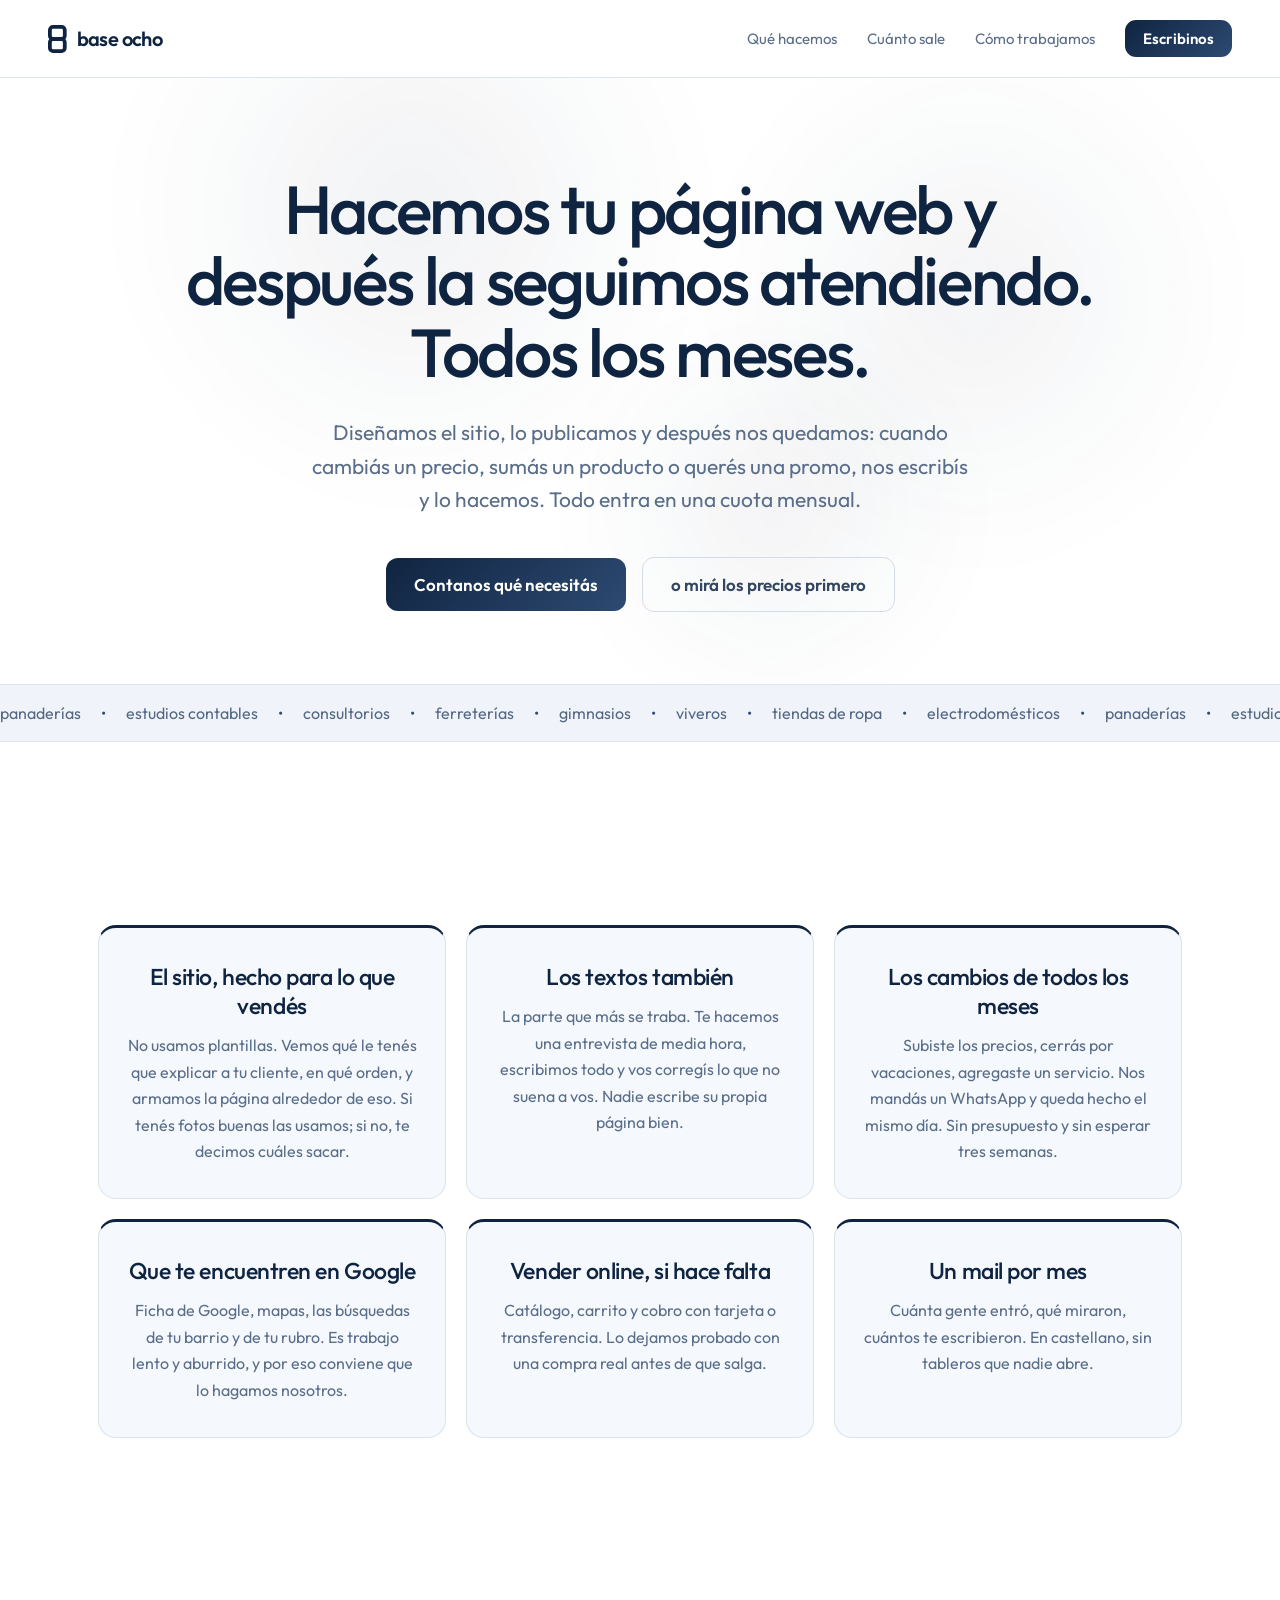
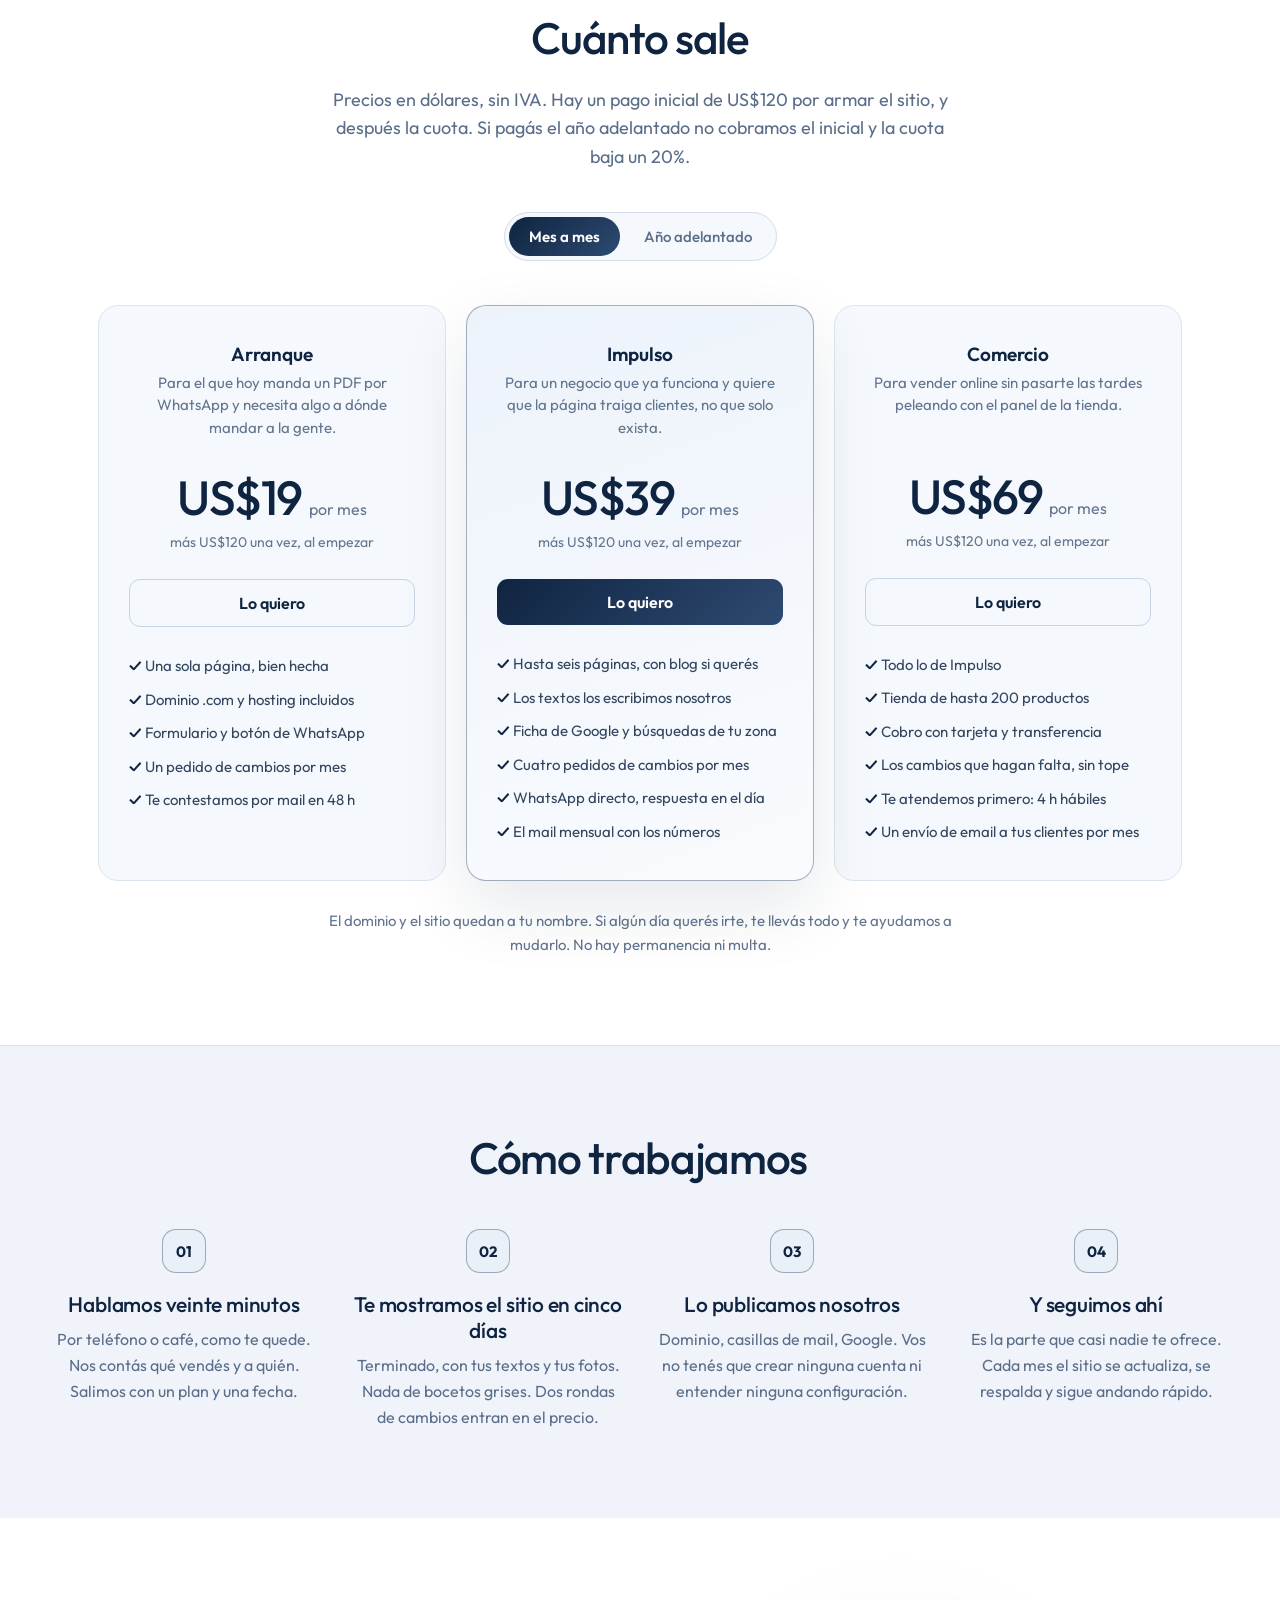
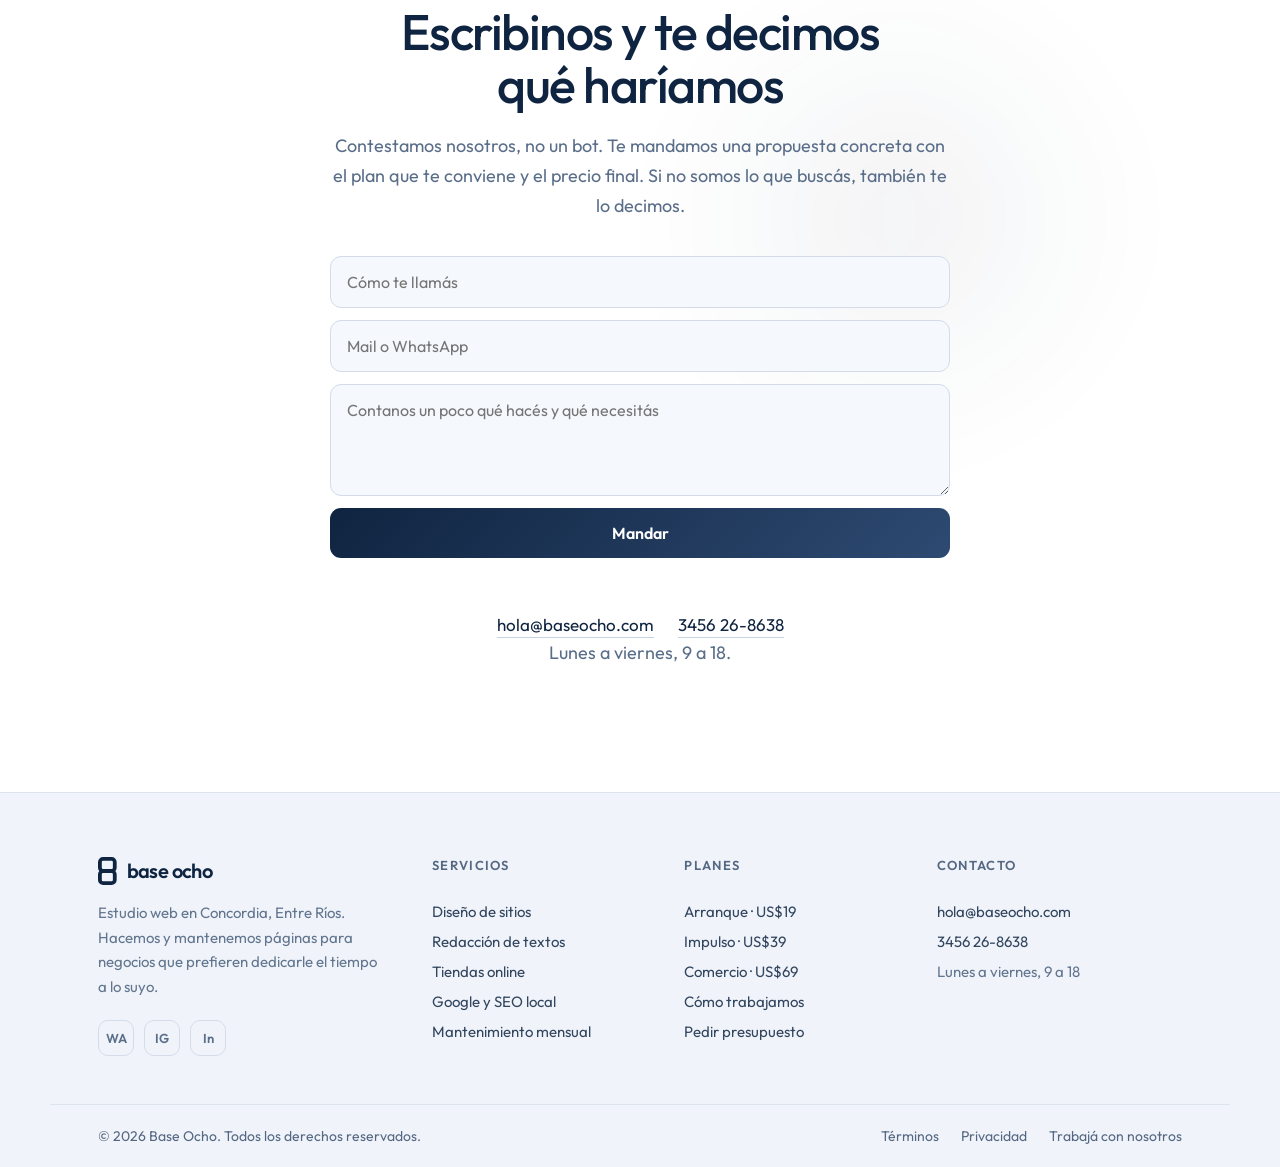
==== index.html @ d62df8c9 "mensaje describiendo los cambios" ====
<!DOCTYPE html>
<html lang="es">
<head>
<meta charset="UTF-8">
<meta name="viewport" content="width=device-width, initial-scale=1.0">
<title>Base Ocho — Sitios web para tu negocio, hechos y mantenidos</title>
<meta name="description" content="Hacemos tu página web y después la seguimos atendiendo, todos los meses. Estudio web en Concordia, Entre Ríos.">
<link rel="preconnect" href="https://fonts.googleapis.com">
<link rel="preconnect" href="https://fonts.gstatic.com" crossorigin>
<link href="https://fonts.googleapis.com/css2?family=Outfit:wght@300;400;500;600;700&display=swap" rel="stylesheet">
<link rel="stylesheet" href="styles.css?v=1">
</head>
<body>

  <header class="site-header">
    <a href="/" class="logo">
      <svg viewBox="0 0 64 96" class="logo-mark" aria-hidden="true">
        <g fill="none" stroke="currentColor" stroke-width="13">
          <rect x="6.5" y="6.5" width="51" height="41" rx="11"></rect>
          <rect x="6.5" y="48.5" width="51" height="41" rx="11"></rect>
        </g>
      </svg>
      <span>base ocho</span>
    </a>
    <nav class="main-nav">
      <a href="/#hacemos">Qué hacemos</a>
      <a href="/#planes">Cuánto sale</a>
      <a href="/#como">Cómo trabajamos</a>
      <a href="/#contacto" class="btn btn-primary btn-small">Escribinos</a>
    </nav>
    <button class="nav-toggle" id="navToggle" aria-label="Abrir menú" aria-expanded="false">
      <span></span><span></span><span></span>
    </button>
  </header>

  <section class="hero">
    <div class="blob blob-a"></div>
    <div class="blob blob-b"></div>
    <div class="blob blob-c"></div>
    <div class="hero-inner">
      <h1 data-reveal>Hacemos tu página web y después <span class="grad-text">la seguimos atendiendo</span>. Todos los meses.</h1>
      <p data-reveal class="hero-lead">Diseñamos el sitio, lo publicamos y después nos quedamos: cuando cambiás un precio, sumás un producto o querés una promo, nos escribís y lo hacemos. Todo entra en una cuota mensual.</p>
      <div data-reveal class="hero-ctas">
        <a href="#contacto" class="btn btn-primary btn-large">Contanos qué necesitás</a>
        <a href="#planes" class="btn btn-ghost btn-large">o mirá los precios primero</a>
      </div>
    </div>
  </section>

  <div class="marquee">
    <div class="marquee-track">
      <div class="marquee-group">
        <span>panaderías</span><span class="dot">•</span>
        <span>estudios contables</span><span class="dot">•</span>
        <span>consultorios</span><span class="dot">•</span>
        <span>ferreterías</span><span class="dot">•</span>
        <span>gimnasios</span><span class="dot">•</span>
        <span>viveros</span><span class="dot">•</span>
        <span>tiendas de ropa</span><span class="dot">•</span>
        <span>electrodomésticos</span><span class="dot">•</span>
      </div>
      <div class="marquee-group" aria-hidden="true">
        <span>panaderías</span><span class="dot">•</span>
        <span>estudios contables</span><span class="dot">•</span>
        <span>consultorios</span><span class="dot">•</span>
        <span>ferreterías</span><span class="dot">•</span>
        <span>gimnasios</span><span class="dot">•</span>
        <span>viveros</span><span class="dot">•</span>
        <span>tiendas de ropa</span><span class="dot">•</span>
        <span>electrodomésticos</span><span class="dot">•</span>
      </div>
    </div>
  </div>

  <section id="hacemos" class="section">
    <h2 data-reveal class="section-title">Qué hacemos</h2>
    <div class="grid grid-3">
      <div data-reveal class="card">
        <h3>El sitio, hecho para lo que vendés</h3>
        <p>No usamos plantillas. Vemos qué le tenés que explicar a tu cliente, en qué orden, y armamos la página alrededor de eso. Si tenés fotos buenas las usamos; si no, te decimos cuáles sacar.</p>
      </div>
      <div data-reveal class="card">
        <h3>Los textos también</h3>
        <p>La parte que más se traba. Te hacemos una entrevista de media hora, escribimos todo y vos corregís lo que no suena a vos. Nadie escribe su propia página bien.</p>
      </div>
      <div data-reveal class="card">
        <h3>Los cambios de todos los meses</h3>
        <p>Subiste los precios, cerrás por vacaciones, agregaste un servicio. Nos mandás un WhatsApp y queda hecho el mismo día. Sin presupuesto y sin esperar tres semanas.</p>
      </div>
      <div data-reveal class="card">
        <h3>Que te encuentren en Google</h3>
        <p>Ficha de Google, mapas, las búsquedas de tu barrio y de tu rubro. Es trabajo lento y aburrido, y por eso conviene que lo hagamos nosotros.</p>
      </div>
      <div data-reveal class="card">
        <h3>Vender online, si hace falta</h3>
        <p>Catálogo, carrito y cobro con tarjeta o transferencia. Lo dejamos probado con una compra real antes de que salga.</p>
      </div>
      <div data-reveal class="card">
        <h3>Un mail por mes</h3>
        <p>Cuánta gente entró, qué miraron, cuántos te escribieron. En castellano, sin tableros que nadie abre.</p>
      </div>
    </div>
  </section>

  <section id="planes" class="section">
    <h2 data-reveal class="section-title">Cuánto sale</h2>
    <p data-reveal class="section-lead">Precios en dólares, sin IVA. Hay un pago inicial de US$120 por armar el sitio, y después la cuota. Si pagás el año adelantado no cobramos el inicial y la cuota baja un 20%.</p>

    <div data-reveal class="billing-toggle" role="group" aria-label="Forma de pago">
      <button type="button" class="toggle-btn is-active" id="btnMensual">Mes a mes</button>
      <button type="button" class="toggle-btn" id="btnAnual">Año adelantado</button>
    </div>

    <div class="grid grid-3 pricing-grid">
      <div data-reveal class="plan-card">
        <h3>Arranque</h3>
        <p class="plan-desc">Para el que hoy manda un PDF por WhatsApp y necesita algo a dónde mandar a la gente.</p>
        <div class="plan-price"><span class="price" data-monthly="US$19" data-annual="US$15">US$19</span><span class="price-period">por mes</span></div>
        <div class="plan-note" data-monthly="más US$120 una vez, al empezar" data-annual="US$180 el año, sin pago inicial">más US$120 una vez, al empezar</div>
        <a href="#contacto" class="btn btn-outline">Lo quiero</a>
        <ul class="plan-features">
          <li>Una sola página, bien hecha</li>
          <li>Dominio .com y hosting incluidos</li>
          <li>Formulario y botón de WhatsApp</li>
          <li>Un pedido de cambios por mes</li>
          <li>Te contestamos por mail en 48 h</li>
        </ul>
      </div>

      <div data-reveal class="plan-card plan-featured">
        <h3>Impulso</h3>
        <p class="plan-desc">Para un negocio que ya funciona y quiere que la página traiga clientes, no que solo exista.</p>
        <div class="plan-price"><span class="price grad-text" data-monthly="US$39" data-annual="US$31">US$39</span><span class="price-period">por mes</span></div>
        <div class="plan-note" data-monthly="más US$120 una vez, al empezar" data-annual="US$372 el año, sin pago inicial">más US$120 una vez, al empezar</div>
        <a href="#contacto" class="btn btn-primary">Lo quiero</a>
        <ul class="plan-features">
          <li>Hasta seis páginas, con blog si querés</li>
          <li>Los textos los escribimos nosotros</li>
          <li>Ficha de Google y búsquedas de tu zona</li>
          <li>Cuatro pedidos de cambios por mes</li>
          <li>WhatsApp directo, respuesta en el día</li>
          <li>El mail mensual con los números</li>
        </ul>
      </div>

      <div data-reveal class="plan-card">
        <h3>Comercio</h3>
        <p class="plan-desc">Para vender online sin pasarte las tardes peleando con el panel de la tienda.</p>
        <div class="plan-price"><span class="price" data-monthly="US$69" data-annual="US$55">US$69</span><span class="price-period">por mes</span></div>
        <div class="plan-note" data-monthly="más US$120 una vez, al empezar" data-annual="US$660 el año, sin pago inicial">más US$120 una vez, al empezar</div>
        <a href="#contacto" class="btn btn-outline">Lo quiero</a>
        <ul class="plan-features">
          <li>Todo lo de Impulso</li>
          <li>Tienda de hasta 200 productos</li>
          <li>Cobro con tarjeta y transferencia</li>
          <li>Los cambios que hagan falta, sin tope</li>
          <li>Te atendemos primero: 4 h hábiles</li>
          <li>Un envío de email a tus clientes por mes</li>
        </ul>
      </div>
    </div>
    <p data-reveal class="plans-footnote">El dominio y el sitio quedan a tu nombre. Si algún día querés irte, te llevás todo y te ayudamos a mudarlo. No hay permanencia ni multa.</p>
  </section>

  <section id="como" class="section section-alt">
    <h2 data-reveal class="section-title">Cómo trabajamos</h2>
    <div class="grid grid-4">
      <div data-reveal class="step">
        <div class="step-num">01</div>
        <h3>Hablamos veinte minutos</h3>
        <p>Por teléfono o café, como te quede. Nos contás qué vendés y a quién. Salimos con un plan y una fecha.</p>
      </div>
      <div data-reveal class="step">
        <div class="step-num">02</div>
        <h3>Te mostramos el sitio en cinco días</h3>
        <p>Terminado, con tus textos y tus fotos. Nada de bocetos grises. Dos rondas de cambios entran en el precio.</p>
      </div>
      <div data-reveal class="step">
        <div class="step-num">03</div>
        <h3>Lo publicamos nosotros</h3>
        <p>Dominio, casillas de mail, Google. Vos no tenés que crear ninguna cuenta ni entender ninguna configuración.</p>
      </div>
      <div data-reveal class="step">
        <div class="step-num">04</div>
        <h3>Y seguimos ahí</h3>
        <p>Es la parte que casi nadie te ofrece. Cada mes el sitio se actualiza, se respalda y sigue andando rápido.</p>
      </div>
    </div>
  </section>

  <section id="contacto" class="section contact-section">
    <div class="blob blob-b contact-blob"></div>
    <div data-reveal class="contact-inner">
      <h2>Escribinos y te decimos qué haríamos</h2>
      <p>Contestamos nosotros, no un bot. Te mandamos una propuesta concreta con el plan que te conviene y el precio final. Si no somos lo que buscás, también te lo decimos.</p>
      <form class="contact-form" id="contactForm">
        <input type="text" name="nombre" placeholder="Cómo te llamás" required>
        <input type="text" name="contacto" placeholder="Mail o WhatsApp" required>
        <textarea name="mensaje" rows="4" placeholder="Contanos un poco qué hacés y qué necesitás" required></textarea>
        <button type="submit" class="btn btn-primary">Mandar</button>
      </form>
      <p class="form-status" id="formStatus" role="status" aria-live="polite"></p>
      <div class="contact-links">
        <a href="mailto:hola@baseocho.com">hola@baseocho.com</a>
        <a href="tel:+5493456268638">3456 26-8638</a>
      </div>
      <p class="contact-hours">Lunes a viernes, 9 a 18.</p>
    </div>
  </section>

  <footer class="site-footer">
    <div class="footer-grid">
      <div class="footer-brand">
        <div class="logo">
          <svg viewBox="0 0 64 96" class="logo-mark" aria-hidden="true">
            <g fill="none" stroke="currentColor" stroke-width="13">
              <rect x="6.5" y="6.5" width="51" height="41" rx="11"></rect>
              <rect x="6.5" y="48.5" width="51" height="41" rx="11"></rect>
            </g>
          </svg>
          <span>base ocho</span>
        </div>
        <p>Estudio web en Concordia, Entre Ríos. Hacemos y mantenemos páginas para negocios que prefieren dedicarle el tiempo a lo suyo.</p>
        <div class="social-links">
          <a href="/#contacto" aria-label="WhatsApp">WA</a>
          <a href="/#contacto" aria-label="Instagram">IG</a>
          <a href="/#contacto" aria-label="LinkedIn">In</a>
        </div>
      </div>
      <div class="footer-col">
        <div class="footer-heading">Servicios</div>
        <a href="/#hacemos">Diseño de sitios</a>
        <a href="/#hacemos">Redacción de textos</a>
        <a href="/#hacemos">Tiendas online</a>
        <a href="/#hacemos">Google y SEO local</a>
        <a href="/#hacemos">Mantenimiento mensual</a>
      </div>
      <div class="footer-col">
        <div class="footer-heading">Planes</div>
        <a href="/#planes">Arranque · US$19</a>
        <a href="/#planes">Impulso · US$39</a>
        <a href="/#planes">Comercio · US$69</a>
        <a href="/#como">Cómo trabajamos</a>
        <a href="/#contacto">Pedir presupuesto</a>
      </div>
      <div class="footer-col">
        <div class="footer-heading">Contacto</div>
        <a href="mailto:hola@baseocho.com">hola@baseocho.com</a>
        <a href="tel:+5493456268638">3456 26-8638</a>
        <span class="muted">Lunes a viernes, 9 a 18</span>
      </div>
    </div>
    <div class="footer-bottom">
      <span>© 2026 Base Ocho. Todos los derechos reservados.</span>
      <div class="footer-bottom-links">
        <a href="/terminos">Términos</a>
        <a href="/privacidad">Privacidad</a>
        <a href="/trabaja-con-nosotros">Trabajá con nosotros</a>
      </div>
    </div>
  </footer>

  <script src="script.js?v=1"></script>
</body>
</html>
---- styles.css ----
:root {
  --navy: #0F2440;
  --navy-2: #2E4A72;
  --accent: #2E4A72;
  --accent-2: #0F2440;
  --accent-soft: #E9F0F8;
  --accent-line: rgba(15,36,64,0.35);
  --bg: #FFFFFF;
  --bg-alt: #F0F4FA;
  --panel: #F5F8FC;
  --panel-hover: #E9F0F8;
  --border: #DCE4EE;
  --border-2: #D3DCE8;
  --border-3: #C9D4E2;
  --text-muted-1: #5A6E8A;
  --text-muted-2: #63768F;
  --text-muted-3: #33465F;
  --text-muted-4: #556883;
  --radius: 18px;
}

* { margin: 0; padding: 0; box-sizing: border-box; }

html { scroll-behavior: smooth; }

body {
  background: var(--bg);
  color: var(--navy);
  font-family: 'Outfit', Helvetica, Arial, sans-serif;
  -webkit-font-smoothing: antialiased;
  overflow-x: hidden;
}

a { color: var(--navy); }
a:hover { color: var(--navy-2); }
::selection { background: var(--navy); color: #FFFFFF; }

img, svg { display: block; max-width: 100%; }

.grad-text {
  color: var(--accent-2);
}

/* Buttons */
.btn {
  display: inline-flex;
  align-items: center;
  justify-content: center;
  text-decoration: none;
  font-family: inherit;
  font-weight: 600;
  border-radius: 11px;
  cursor: pointer;
  border: none;
  transition: transform .25s, box-shadow .25s, background .25s, border-color .25s, color .25s;
}
.btn-primary {
  background: linear-gradient(135deg, var(--navy), var(--navy-2));
  color: #FFFFFF;
}
.btn-primary:hover { transform: translateY(-2px); box-shadow: 0 14px 30px rgba(15,36,64,0.16); color: #FFFFFF; }
.btn-outline {
  border: 1px solid var(--border-3);
  color: var(--navy);
  background: transparent;
}
.btn-outline:hover { border-color: var(--navy); background: rgba(15,36,64,0.08); color: var(--navy); }
.btn-ghost {
  border: 1px solid var(--border-2);
  color: #33465F;
  background: transparent;
}
.btn-ghost:hover { border-color: var(--navy); transform: translateY(-3px); background: rgba(15,36,64,0.08); color: var(--navy); }
.btn-small { padding: 9px 18px; font-size: 15px; }
.btn-large { padding: 16px 28px; font-size: 17px; border-radius: 12px; }
.plan-card .btn { display: block; text-align: center; width: 100%; padding: 13px; font-size: 16px; margin-bottom: 28px; }

/* Header */
.site-header {
  display: flex;
  align-items: center;
  justify-content: space-between;
  gap: 24px;
  padding: 20px 48px;
  position: sticky;
  top: 0;
  background: rgba(255,255,255,0.88);
  backdrop-filter: blur(14px);
  border-bottom: 1px solid var(--border);
  z-index: 30;
}
.logo {
  display: flex;
  align-items: center;
  gap: 10px;
  text-decoration: none;
  color: var(--navy);
}
.logo-mark { height: 28px; width: auto; color: var(--navy); }
.logo span { font-size: 20px; font-weight: 600; letter-spacing: -0.03em; color: var(--navy); }

.main-nav { display: flex; align-items: center; gap: 30px; font-size: 15px; }
.main-nav a:not(.btn) { color: var(--text-muted-1); text-decoration: none; transition: color .25s; }
.main-nav a:not(.btn):hover { color: var(--navy); }

.nav-toggle {
  display: none;
  flex-direction: column;
  justify-content: center;
  gap: 5px;
  width: 34px;
  height: 34px;
  background: none;
  border: none;
  cursor: pointer;
}
.nav-toggle span { display: block; height: 2px; background: var(--navy); border-radius: 2px; }

/* Hero */
.hero { position: relative; overflow: hidden; }
.blob {
  position: absolute;
  border-radius: 50%;
  filter: blur(30px);
  pointer-events: none;
  background: radial-gradient(circle, rgba(15,36,64,0.06), transparent 68%);
}
.blob-a { top: -180px; left: 8%; width: 620px; height: 620px; animation: floatA 19s ease-in-out infinite; }
.blob-b { top: -60px; right: 2%; width: 560px; height: 560px; background: radial-gradient(circle, rgba(15,36,64,0.05), transparent 68%); animation: floatB 23s ease-in-out infinite; }
.blob-c { top: 220px; left: 44%; width: 420px; height: 420px; background: radial-gradient(circle, rgba(15,36,64,0.05), transparent 70%); animation: floatB 27s ease-in-out infinite; }
.contact-blob { top: 40px; right: 6%; width: 520px; height: 520px; background: radial-gradient(circle, rgba(15,36,64,0.05), transparent 70%); animation: floatB 21s ease-in-out infinite; }

@keyframes floatA { 0%,100% { transform: translate3d(0,0,0) scale(1); } 50% { transform: translate3d(60px,-40px,0) scale(1.12); } }
@keyframes floatB { 0%,100% { transform: translate3d(0,0,0) scale(1.05); } 50% { transform: translate3d(-70px,50px,0) scale(0.92); } }

.hero-inner {
  position: relative;
  max-width: 1180px;
  margin: 0 auto;
  padding: 96px 48px 72px;
  text-align: center;
  z-index: 1;
}
.hero-inner h1 {
  font-size: clamp(34px, 5.5vw, 68px);
  line-height: 1.05;
  letter-spacing: -0.035em;
  font-weight: 500;
  margin: 0 auto 28px;
  max-width: 920px;
  text-wrap: pretty;
}
.hero-lead {
  font-size: clamp(16px, 2vw, 21px);
  line-height: 1.6;
  color: var(--text-muted-1);
  margin: 0 auto 40px;
  max-width: 660px;
}
.hero-ctas { display: flex; gap: 16px; align-items: center; flex-wrap: wrap; justify-content: center; }

/* Marquee */
.marquee {
  border-top: 1px solid var(--border);
  border-bottom: 1px solid var(--border);
  overflow: hidden;
  padding: 18px 0;
  background: var(--bg-alt);
}
.marquee-track { display: flex; width: max-content; animation: marquee 34s linear infinite; }
.marquee-group { display: flex; gap: 12px; padding-right: 12px; font-size: 16px; color: var(--text-muted-4); white-space: nowrap; }
.marquee-group .dot { color: var(--accent); margin: 0 8px; }
@keyframes marquee { from { transform: translateX(0); } to { transform: translateX(-50%); } }

/* Sections */
.section { max-width: 1180px; margin: 0 auto; padding: 88px 48px; }
.section-alt { max-width: none; background: var(--bg-alt); border-top: 1px solid var(--border); }
.section-alt > * { max-width: 1180px; margin-left: auto; margin-right: auto; }
.section-title {
  font-size: clamp(30px, 4vw, 44px);
  line-height: 1.08;
  letter-spacing: -0.03em;
  font-weight: 500;
  margin: 0 0 48px;
  text-align: center;
}
.section-lead {
  font-size: 18px;
  color: var(--text-muted-1);
  margin: -24px auto 40px;
  max-width: 620px;
  line-height: 1.6;
  text-align: center;
}

.grid { display: grid; gap: 20px; }
.grid-3 { grid-template-columns: repeat(3, 1fr); }
.grid-4 { grid-template-columns: repeat(4, 1fr); gap: 36px; }

.card {
  background: var(--panel);
  border: 1px solid var(--border);
  border-top: 3px solid var(--navy);
  border-radius: var(--radius);
  padding: 34px 28px;
  text-align: center;
  transition: transform .3s, background .3s;
}
.card:hover { transform: translateY(-6px); background: var(--panel-hover); }
.card h3 { font-size: 23px; font-weight: 500; margin: 0 0 12px; letter-spacing: -0.02em; }
.card p { font-size: 16px; line-height: 1.65; color: var(--text-muted-1); text-wrap: pretty; }

/* Pricing */
.billing-toggle {
  display: flex;
  gap: 4px;
  border: 1px solid var(--border-2);
  background: var(--panel);
  border-radius: 999px;
  padding: 4px;
  width: fit-content;
  margin: 0 auto 44px;
}
.toggle-btn {
  font-size: 15px;
  padding: 10px 20px;
  border: none;
  border-radius: 999px;
  cursor: pointer;
  font-family: inherit;
  font-weight: 500;
  background: transparent;
  color: var(--text-muted-1);
  transition: background .25s, color .25s;
}
.toggle-btn.is-active {
  background: linear-gradient(135deg, var(--navy), var(--navy-2));
  color: #FFFFFF;
  font-weight: 600;
}

.pricing-grid { align-items: stretch; }
.plan-card {
  background: var(--panel);
  border: 1px solid var(--border);
  border-radius: 20px;
  padding: 36px 30px;
  text-align: center;
  transition: transform .3s, border-color .3s;
  display: flex;
  flex-direction: column;
}
.plan-card:hover { transform: translateY(-6px); border-color: var(--navy); }
.plan-card h3 { font-size: 19px; font-weight: 600; margin: 0 0 6px; color: var(--navy); }
.plan-desc { font-size: 15px; color: var(--text-muted-2); margin: 0 0 28px; line-height: 1.5; min-height: 66px; }
.plan-price { display: flex; align-items: baseline; gap: 7px; justify-content: center; }
.plan-price .price { font-size: 48px; font-weight: 500; letter-spacing: -0.03em; }
.price-period { font-size: 16px; color: var(--text-muted-2); }
.plan-note { font-size: 14px; color: var(--text-muted-2); margin: 6px 0 28px; }
.plan-features { list-style: none; display: grid; gap: 11px; font-size: 15px; color: var(--text-muted-3); line-height: 1.5; text-align: left; }
.plan-features li::before { content: "✓ "; color: var(--accent-2); font-weight: 700; }

.plan-featured {
  position: relative;
  background: linear-gradient(160deg, #EDF3FB, #F9FBFE);
  border: 1px solid var(--accent-line);
  box-shadow: 0 26px 70px rgba(15,36,64,0.10);
}
.plan-featured:hover { transform: translateY(-8px); }

.plans-footnote {
  font-size: 15px;
  color: var(--text-muted-2);
  margin: 28px auto 0;
  max-width: 640px;
  line-height: 1.6;
  text-align: center;
}

/* Steps */
.step-num {
  width: 44px;
  height: 44px;
  margin: 0 auto 18px;
  border-radius: 14px;
  background: var(--accent-soft);
  border: 1px solid var(--accent-line);
  color: var(--accent-2);
  font-size: 15px;
  font-weight: 700;
  display: flex;
  align-items: center;
  justify-content: center;
}
.step { text-align: center; }
.step h3 { font-size: 21px; font-weight: 500; margin: 0 0 10px; letter-spacing: -0.01em; }
.step p { font-size: 16px; line-height: 1.6; color: var(--text-muted-1); }

/* Contact */
.contact-section { position: relative; overflow: hidden; }
.contact-inner { position: relative; max-width: 620px; margin: 0 auto; text-align: center; z-index: 1; }
.contact-inner h2 {
  font-size: clamp(28px, 4.5vw, 50px);
  line-height: 1.05;
  letter-spacing: -0.03em;
  font-weight: 500;
  margin: 0 0 20px;
  text-wrap: pretty;
}
.contact-inner > p { font-size: 18px; line-height: 1.65; color: var(--text-muted-1); margin: 0 0 36px; text-wrap: pretty; }

.contact-form { display: grid; gap: 12px; text-align: left; }
.contact-form input, .contact-form textarea {
  background: var(--panel);
  border: 1px solid var(--border-2);
  border-radius: 11px;
  padding: 15px 16px;
  font-size: 16px;
  color: var(--navy);
  font-family: inherit;
  outline: none;
  transition: border-color .25s, background .25s;
}
.contact-form input:focus, .contact-form textarea:focus { border-color: var(--navy); background: var(--panel-hover); }
.contact-form textarea { resize: vertical; }
.contact-form button { padding: 15px; font-size: 16px; }

.form-status { min-height: 20px; margin-top: 12px; font-size: 15px; color: var(--navy-2); }

.contact-links { display: flex; gap: 24px; justify-content: center; flex-wrap: wrap; font-size: 17px; color: var(--text-muted-3); margin-top: 32px; }
.contact-links a { text-decoration: none; border-bottom: 1px solid var(--border-3); padding-bottom: 2px; transition: color .25s, border-color .25s; }
.contact-links a:hover { color: var(--navy); border-color: var(--navy); }
.contact-hours { color: var(--text-muted-2); font-size: 15px; margin: 14px 0 0; }

/* Simple content pages (términos, privacidad, trabajá con nosotros) */
.page-hero {
  max-width: 760px;
  margin: 0 auto;
  padding: 64px 48px 8px;
  text-align: center;
}
.page-hero h1 {
  font-size: clamp(30px, 4vw, 44px);
  line-height: 1.1;
  letter-spacing: -0.03em;
  font-weight: 500;
  margin: 0 0 12px;
}
.page-hero .page-updated { font-size: 14px; color: var(--text-muted-2); }

.legal-content {
  max-width: 760px;
  margin: 0 auto;
  padding: 40px 48px 96px;
  font-size: 16px;
  line-height: 1.7;
  color: var(--text-muted-3);
}
.legal-content h2 {
  font-size: 21px;
  font-weight: 600;
  color: var(--navy);
  letter-spacing: -0.01em;
  margin: 40px 0 12px;
}
.legal-content h2:first-child { margin-top: 0; }
.legal-content p { margin: 0 0 16px; }
.legal-content ul { margin: 0 0 16px; padding-left: 20px; }
.legal-content li { margin-bottom: 8px; }
.legal-content a { color: var(--navy); text-decoration: underline; text-decoration-color: var(--border-3); }
.legal-content a:hover { text-decoration-color: var(--navy); }

.page-cta {
  max-width: 760px;
  margin: 0 auto;
  padding: 0 48px 64px;
  text-align: center;
}

@media (max-width: 720px) {
  .page-hero, .legal-content, .page-cta { padding-left: 20px; padding-right: 20px; }
}

/* Footer */
.site-footer { border-top: 1px solid var(--border); background: var(--bg-alt); }
.footer-grid {
  max-width: 1180px;
  margin: 0 auto;
  padding: 64px 48px 0;
  display: grid;
  grid-template-columns: 1.4fr 1fr 1fr 1.2fr;
  gap: 48px;
  text-align: left;
}
.footer-brand .logo { margin-bottom: 16px; }
.footer-brand p { font-size: 15px; line-height: 1.65; color: var(--text-muted-2); margin: 0 0 20px; max-width: 280px; }
.social-links { display: flex; gap: 10px; }
.social-links a {
  width: 36px; height: 36px;
  border-radius: 10px;
  border: 1px solid var(--border-2);
  color: var(--text-muted-1);
  font-size: 13px;
  font-weight: 600;
  display: flex; align-items: center; justify-content: center;
  text-decoration: none;
  transition: border-color .25s, color .25s, transform .25s;
}
.social-links a:hover { border-color: var(--navy); color: var(--navy); transform: translateY(-2px); }

.footer-heading { font-size: 13px; letter-spacing: 0.1em; text-transform: uppercase; color: var(--text-muted-4); font-weight: 600; margin-bottom: 18px; }
.footer-col { display: flex; flex-direction: column; gap: 11px; font-size: 15px; }
.footer-col a { color: var(--text-muted-3); text-decoration: none; transition: color .25s; }
.footer-col a:hover { color: var(--navy); }
.footer-col .muted { color: var(--text-muted-2); }

.footer-bottom {
  max-width: 1180px;
  margin: 48px auto 0;
  padding: 22px 48px;
  border-top: 1px solid var(--border);
  display: flex;
  justify-content: space-between;
  align-items: center;
  gap: 20px;
  flex-wrap: wrap;
  font-size: 14px;
  color: var(--text-muted-4);
}
.footer-bottom-links { display: flex; gap: 22px; }
.footer-bottom-links a { color: var(--text-muted-4); text-decoration: none; transition: color .25s; }
.footer-bottom-links a:hover { color: var(--text-muted-3); }

/* Reveal-on-scroll */
[data-reveal] {
  opacity: 0;
  transform: translateY(22px);
  transition: opacity .7s cubic-bezier(.2,.7,.3,1), transform .7s cubic-bezier(.2,.7,.3,1);
}
[data-reveal].is-visible { opacity: 1; transform: none; }

@media (prefers-reduced-motion: reduce) {
  .blob, .marquee-track { animation: none; }
  [data-reveal] { opacity: 1; transform: none; transition: none; }
}

/* Responsive */
@media (max-width: 900px) {
  .grid-3 { grid-template-columns: 1fr 1fr; }
  .grid-4 { grid-template-columns: 1fr 1fr; }
  .footer-grid { grid-template-columns: 1fr 1fr; }
}

@media (max-width: 720px) {
  .site-header { padding: 16px 20px; }
  .main-nav { display: none; }
  .nav-toggle { display: flex; }
  .site-header.nav-open .main-nav {
    display: flex;
    position: absolute;
    top: 100%; left: 0; right: 0;
    flex-direction: column;
    align-items: flex-start;
    gap: 4px;
    background: #FFFFFF;
    border-bottom: 1px solid var(--border);
    padding: 16px 20px 20px;
  }
  .site-header.nav-open .main-nav a:not(.btn) { padding: 8px 0; width: 100%; }
  .site-header.nav-open .main-nav .btn { margin-top: 8px; }

  .hero-inner { padding: 56px 20px 48px; }
  .section { padding: 64px 20px; }
  .section-lead { margin-top: 0; }
  .grid-3, .grid-4 { grid-template-columns: 1fr; }
  .footer-grid { grid-template-columns: 1fr; padding: 48px 20px 0; }
  .footer-bottom { padding: 22px 20px; }
}
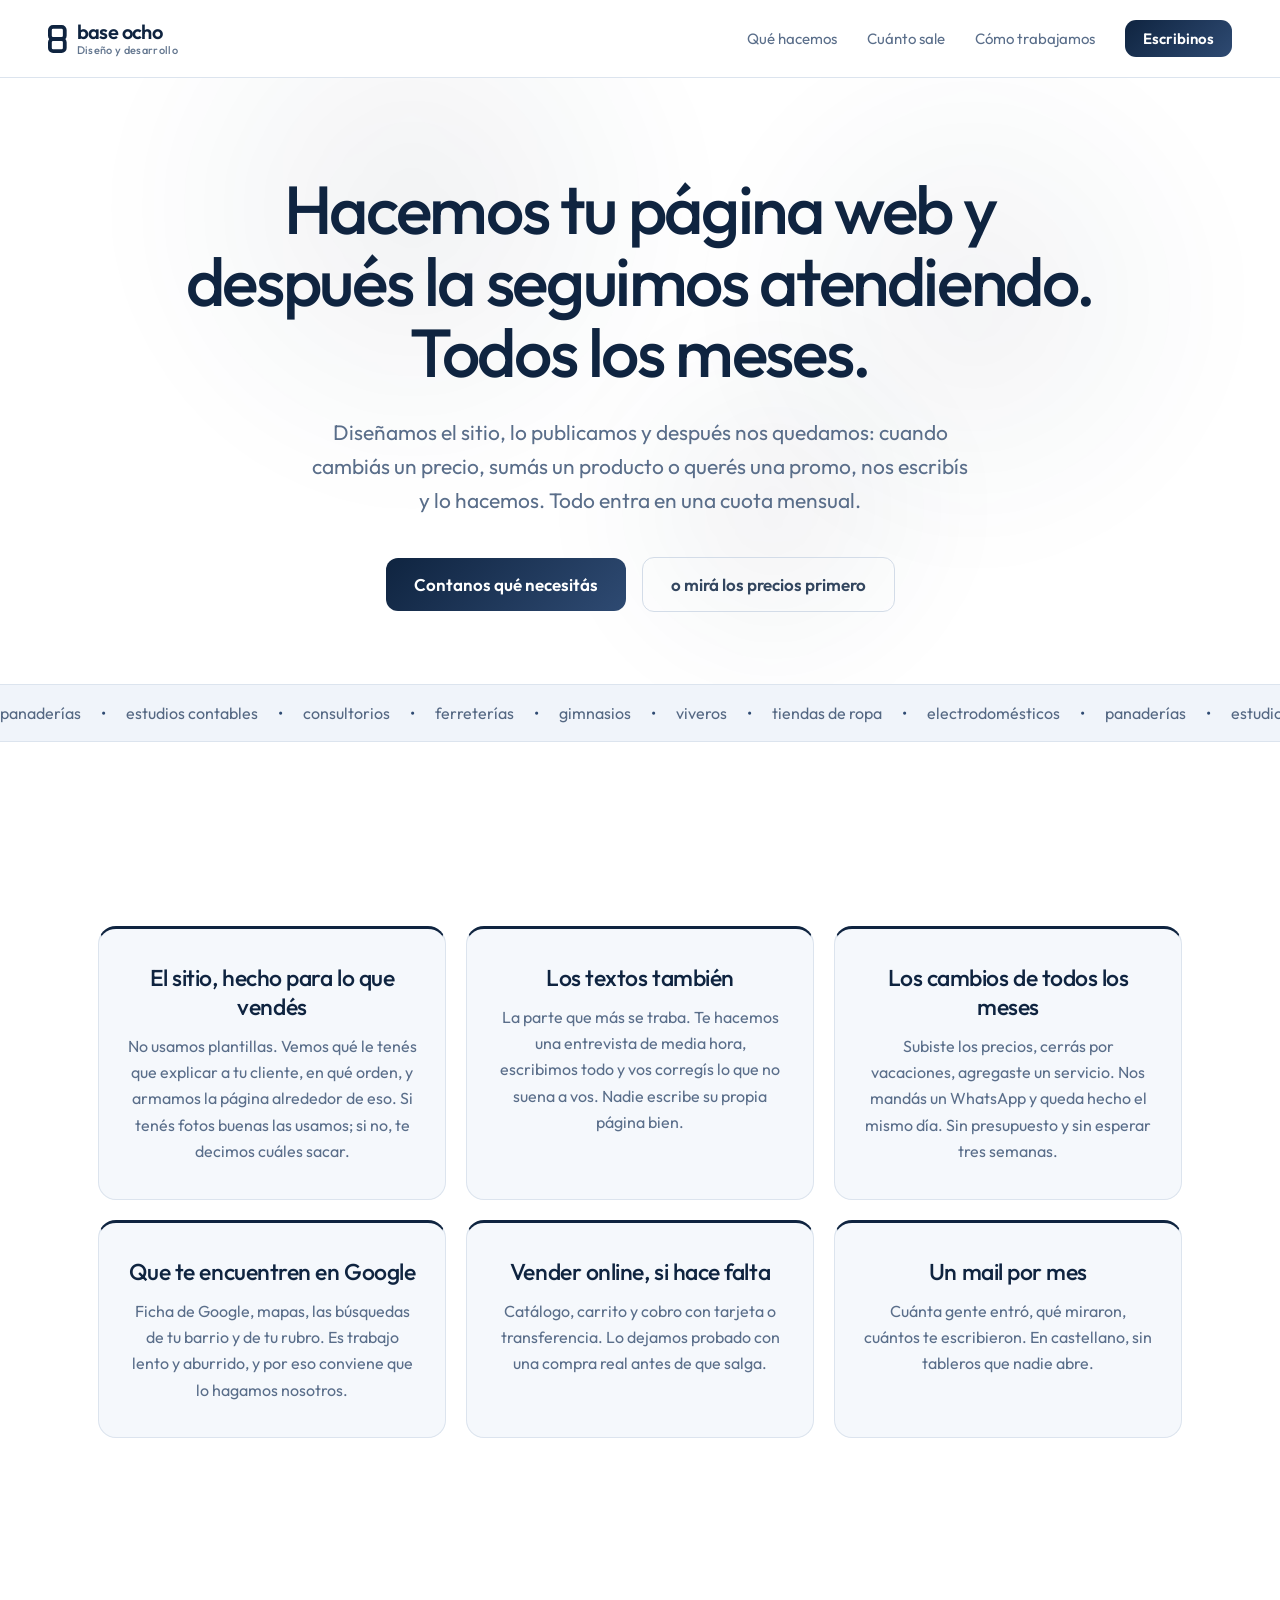
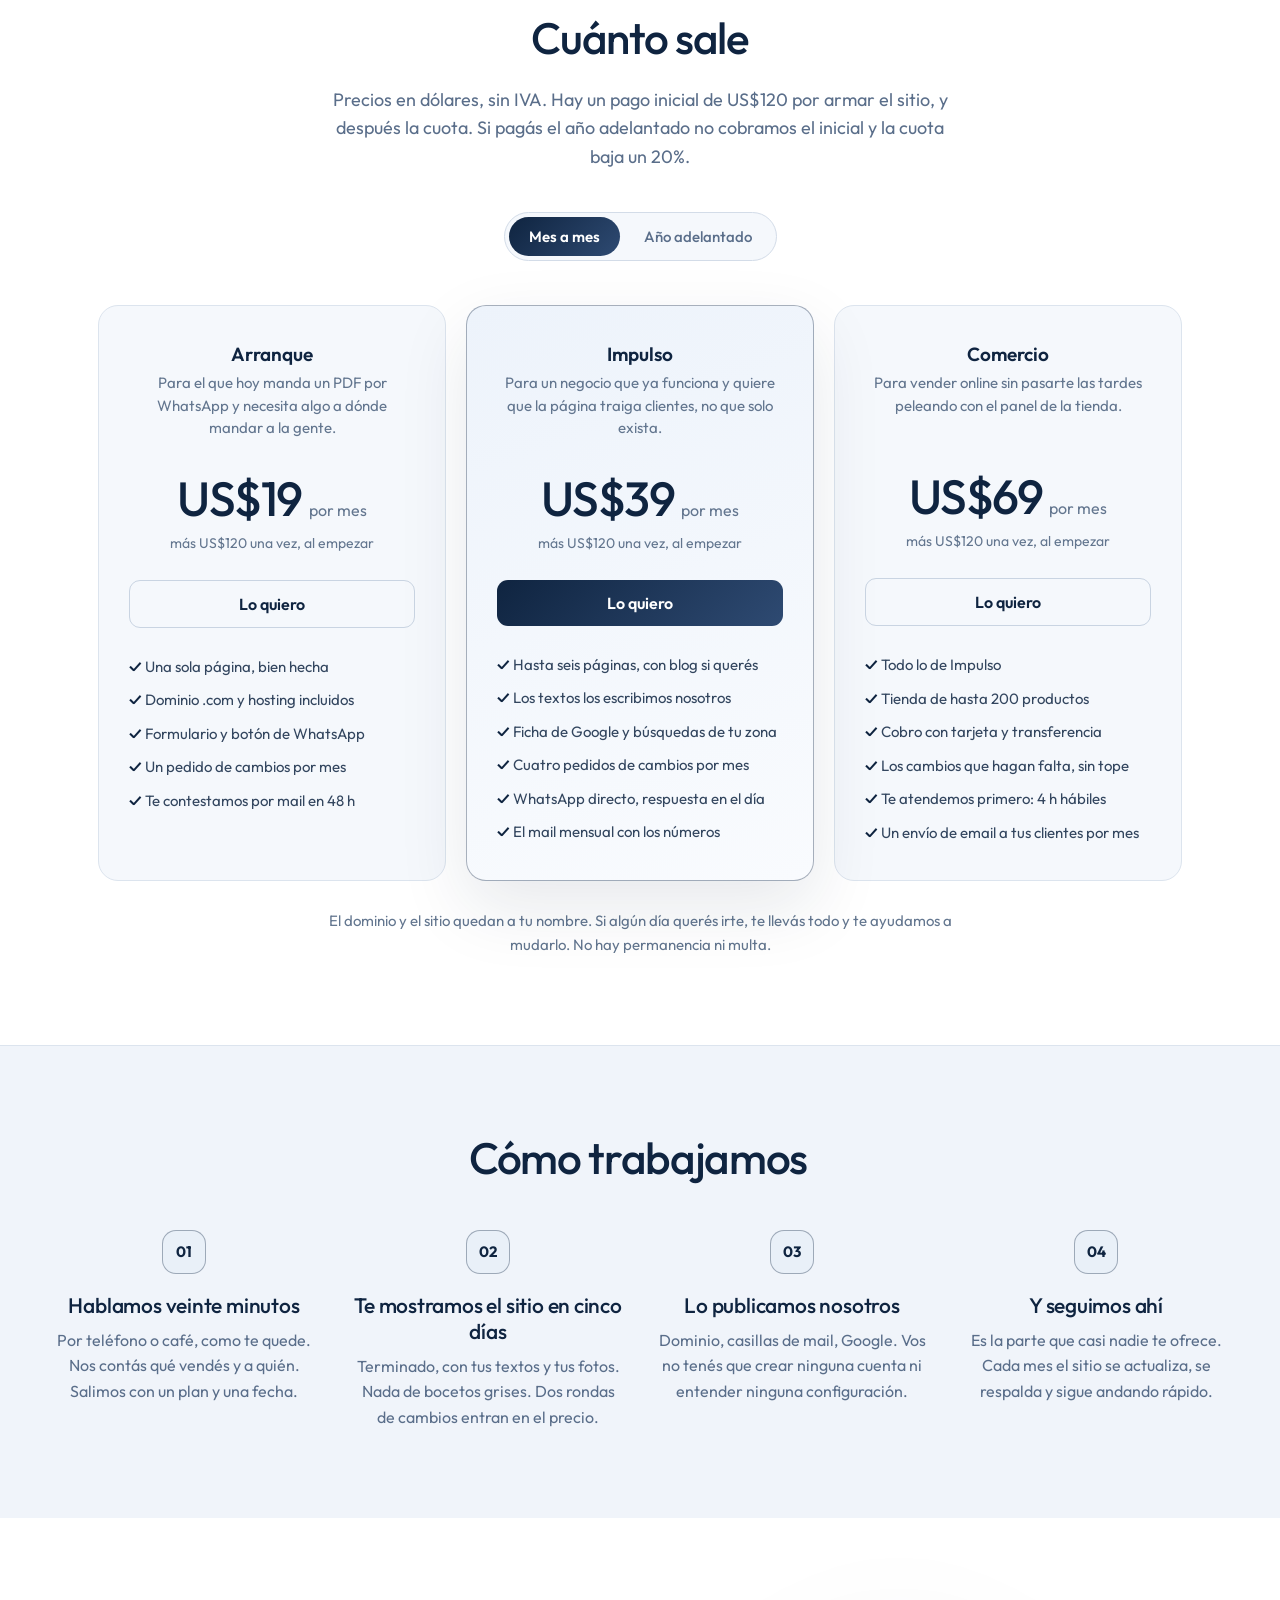
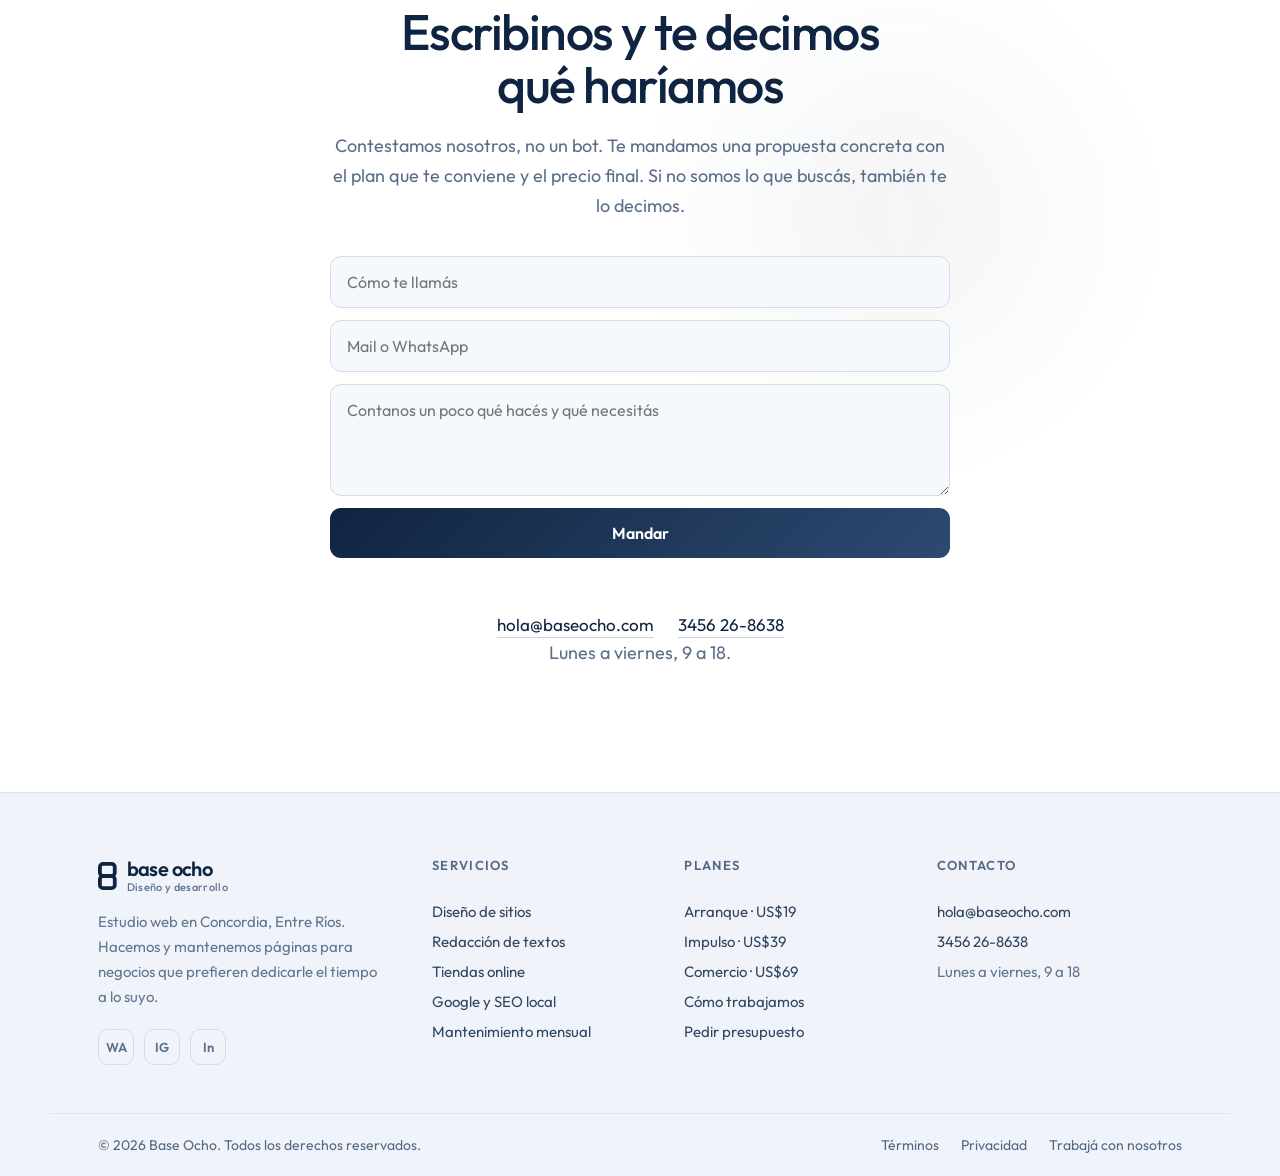
==== commit 94034c28: "Agrega tagline de diseño y desarrollo al logo" ====
--- a/index.html
+++ b/index.html
@@ -8,7 +8,7 @@
 <link rel="preconnect" href="https://fonts.googleapis.com">
 <link rel="preconnect" href="https://fonts.gstatic.com" crossorigin>
 <link href="https://fonts.googleapis.com/css2?family=Outfit:wght@300;400;500;600;700&display=swap" rel="stylesheet">
-<link rel="stylesheet" href="styles.css?v=1">
+<link rel="stylesheet" href="styles.css?v=2">
 </head>
 <body>
 
@@ -20,7 +20,7 @@
           <rect x="6.5" y="48.5" width="51" height="41" rx="11"></rect>
         </g>
       </svg>
-      <span>base ocho</span>
+      <span class="logo-text"><span class="logo-name">base ocho</span><span class="logo-tagline">Diseño y desarrollo</span></span>
     </a>
     <nav class="main-nav">
       <a href="/#hacemos">Qué hacemos</a>
@@ -218,7 +218,7 @@
               <rect x="6.5" y="48.5" width="51" height="41" rx="11"></rect>
             </g>
           </svg>
-          <span>base ocho</span>
+          <span class="logo-text"><span class="logo-name">base ocho</span><span class="logo-tagline">Diseño y desarrollo</span></span>
         </div>
         <p>Estudio web en Concordia, Entre Ríos. Hacemos y mantenemos páginas para negocios que prefieren dedicarle el tiempo a lo suyo.</p>
         <div class="social-links">
--- a/styles.css
+++ b/styles.css
@@ -96,8 +96,10 @@
   text-decoration: none;
   color: var(--navy);
 }
-.logo-mark { height: 28px; width: auto; color: var(--navy); }
-.logo span { font-size: 20px; font-weight: 600; letter-spacing: -0.03em; color: var(--navy); }
+.logo-mark { height: 28px; width: auto; color: var(--navy); flex-shrink: 0; }
+.logo-text { display: flex; flex-direction: column; line-height: 1.2; }
+.logo-name { font-size: 20px; font-weight: 600; letter-spacing: -0.03em; color: var(--navy); }
+.logo-tagline { font-size: 11px; font-weight: 500; letter-spacing: 0.03em; color: var(--text-muted-2); }
 
 .main-nav { display: flex; align-items: center; gap: 30px; font-size: 15px; }
 .main-nav a:not(.btn) { color: var(--text-muted-1); text-decoration: none; transition: color .25s; }
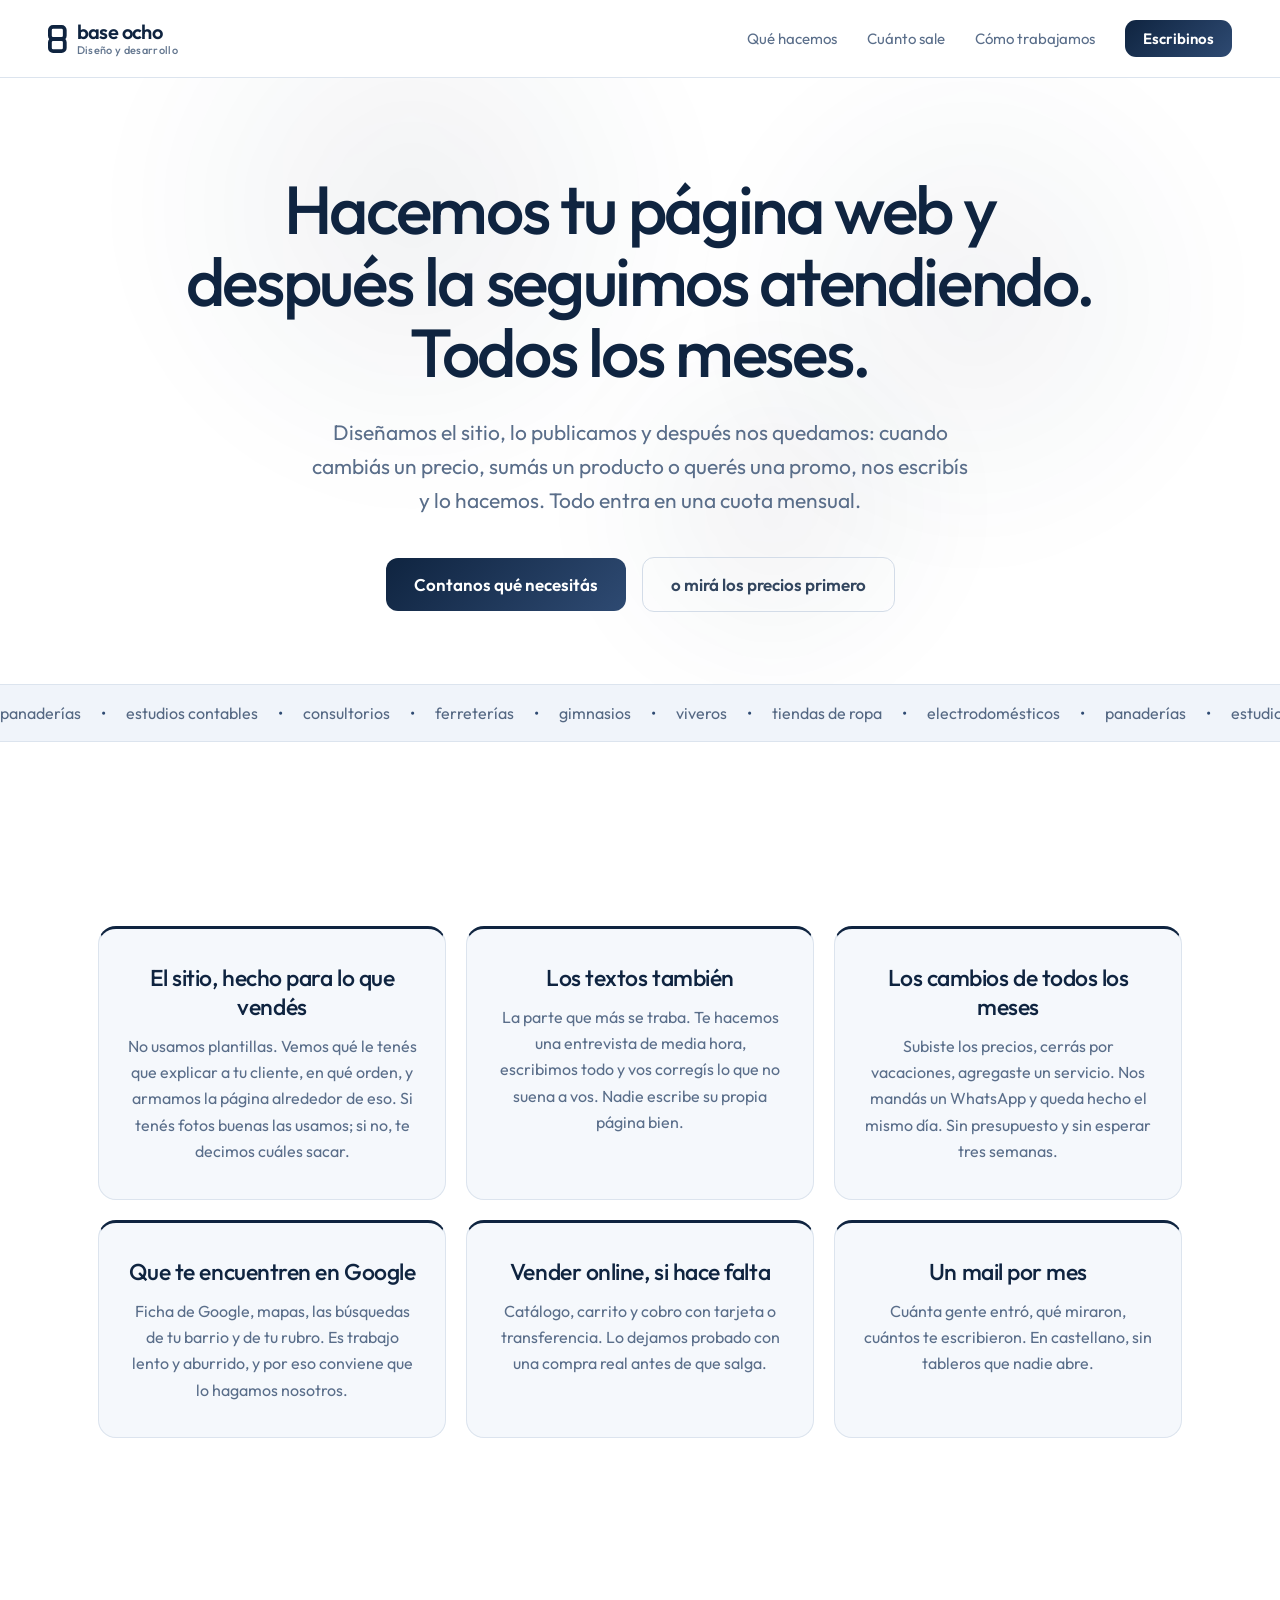
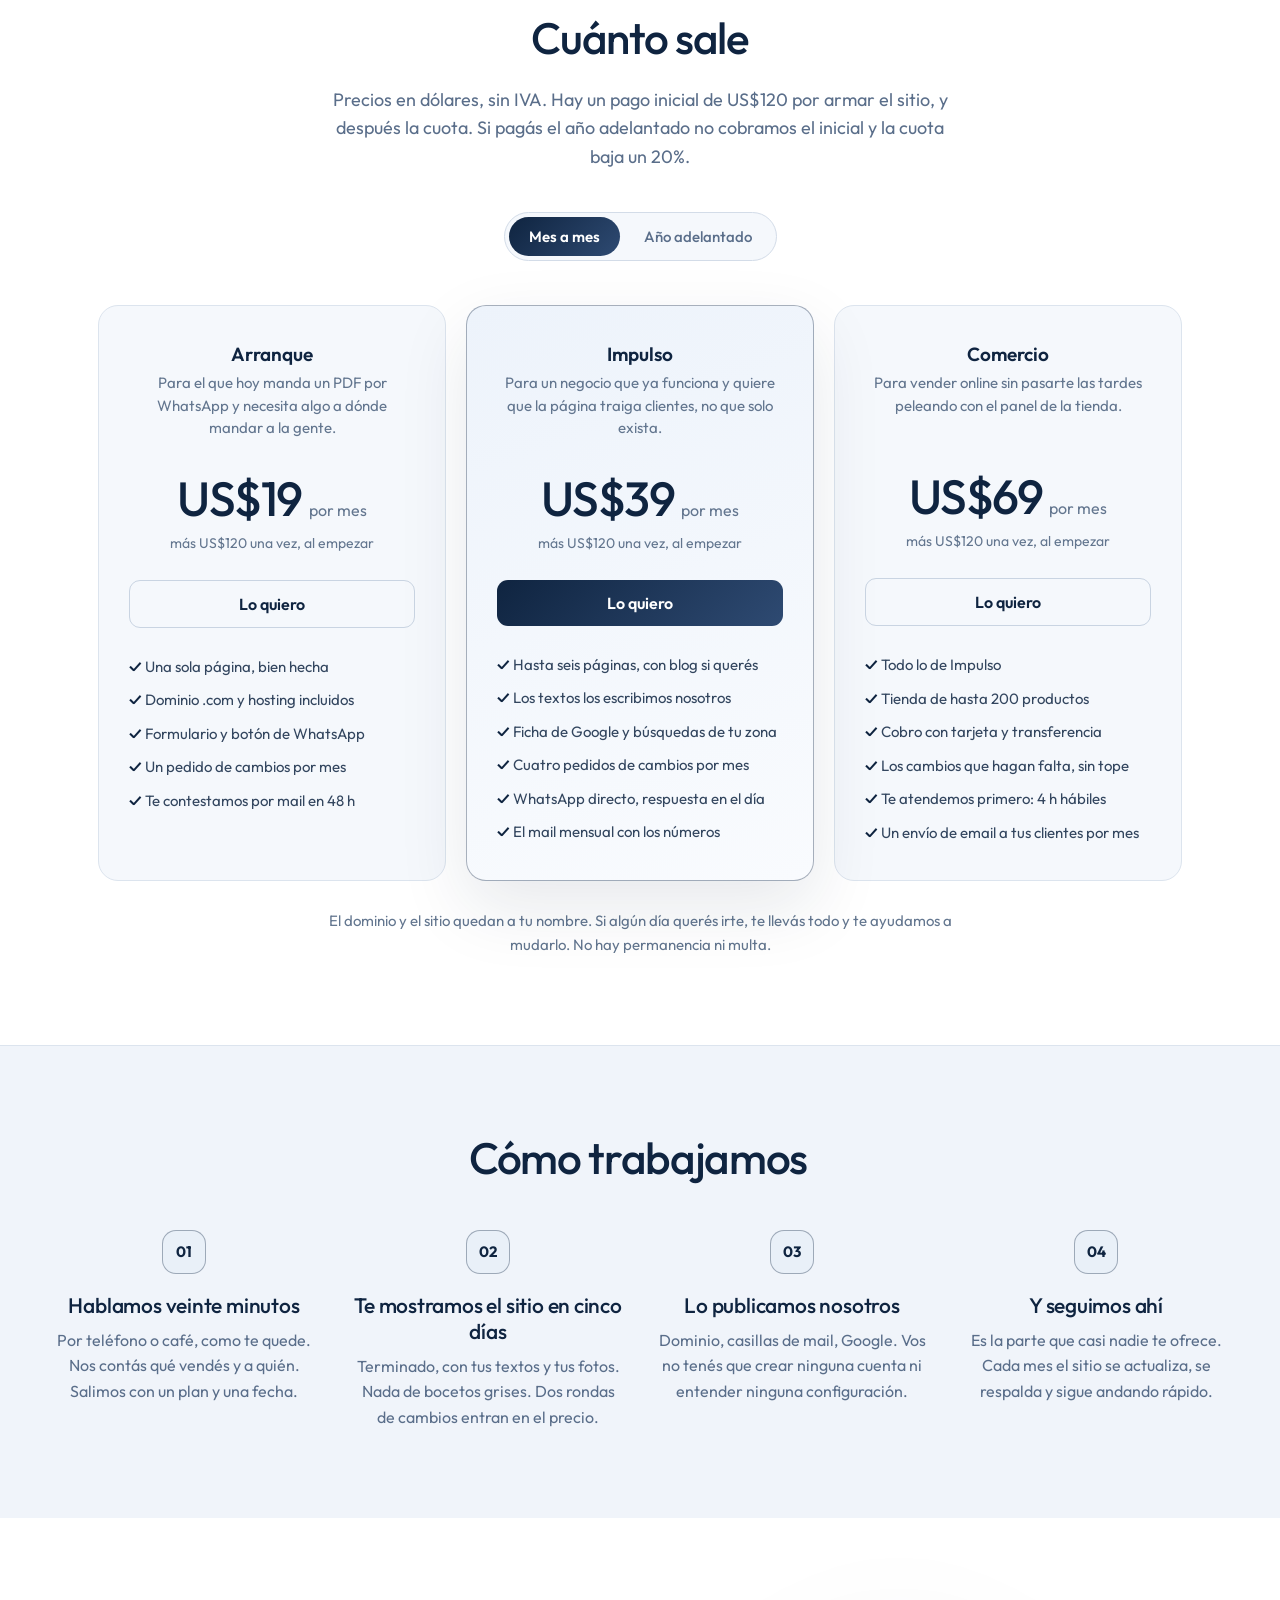
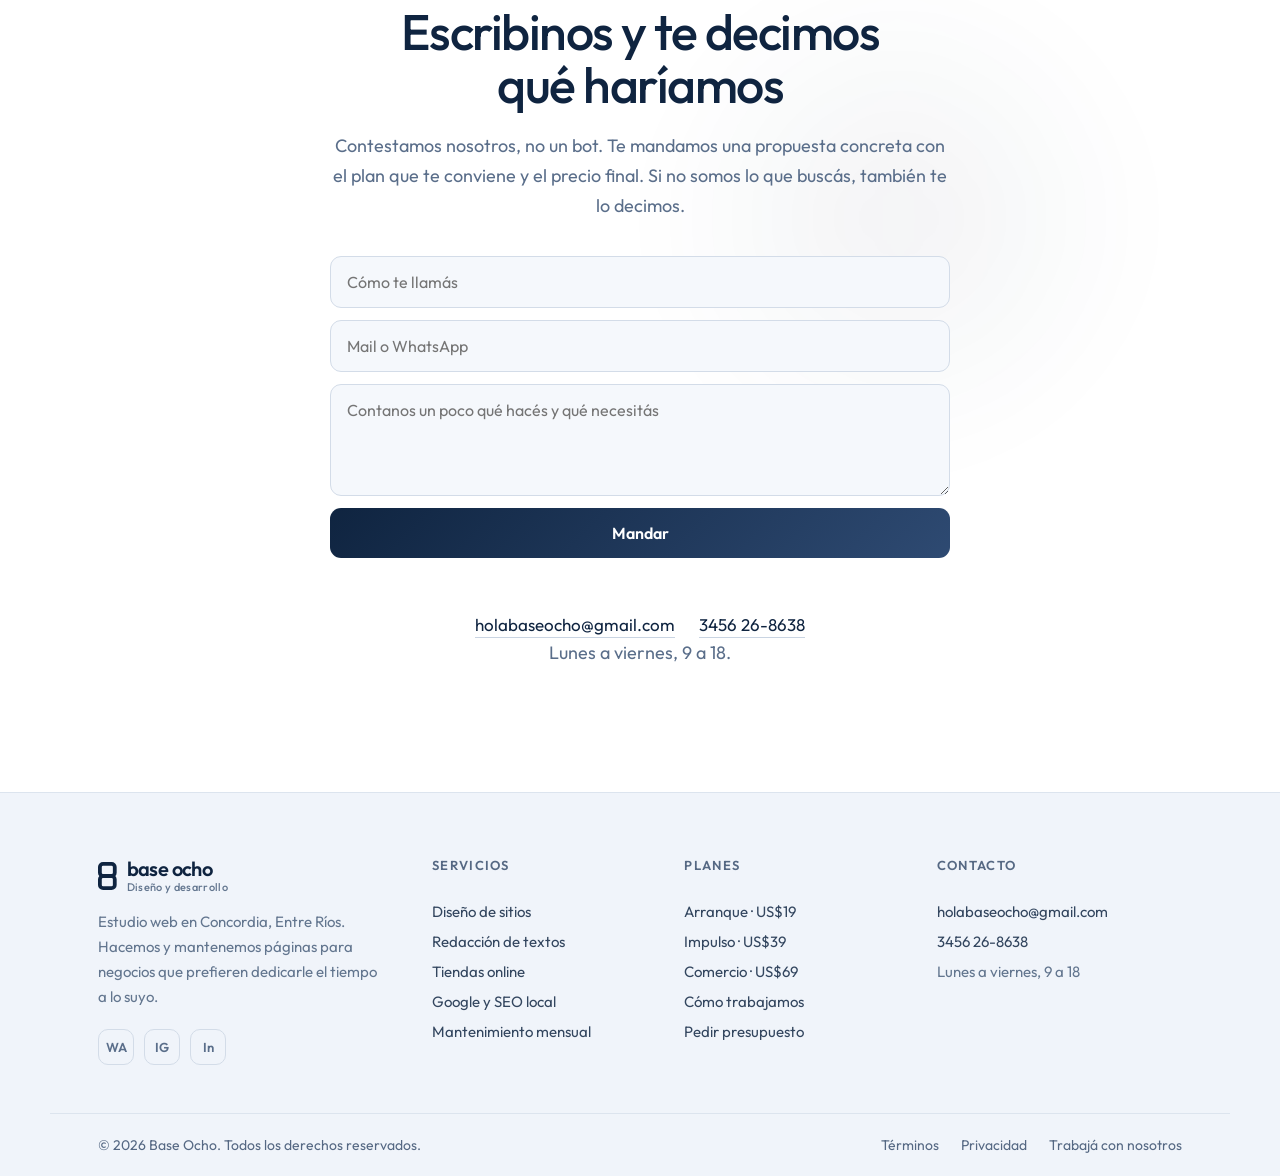
==== commit ef5addde: "cambio de gmail" ====
--- a/index.html
+++ b/index.html
@@ -201,7 +201,7 @@
       </form>
       <p class="form-status" id="formStatus" role="status" aria-live="polite"></p>
       <div class="contact-links">
-        <a href="mailto:hola@baseocho.com">hola@baseocho.com</a>
+        <a href="mailto:holabaseocho@gmail.com">holabaseocho@gmail.com</a>
         <a href="tel:+5493456268638">3456 26-8638</a>
       </div>
       <p class="contact-hours">Lunes a viernes, 9 a 18.</p>
@@ -245,7 +245,7 @@
       </div>
       <div class="footer-col">
         <div class="footer-heading">Contacto</div>
-        <a href="mailto:hola@baseocho.com">hola@baseocho.com</a>
+        <a href="mailto:holabaseocho@gmail.com">holabaseocho@gmail.com</a>
         <a href="tel:+5493456268638">3456 26-8638</a>
         <span class="muted">Lunes a viernes, 9 a 18</span>
       </div>
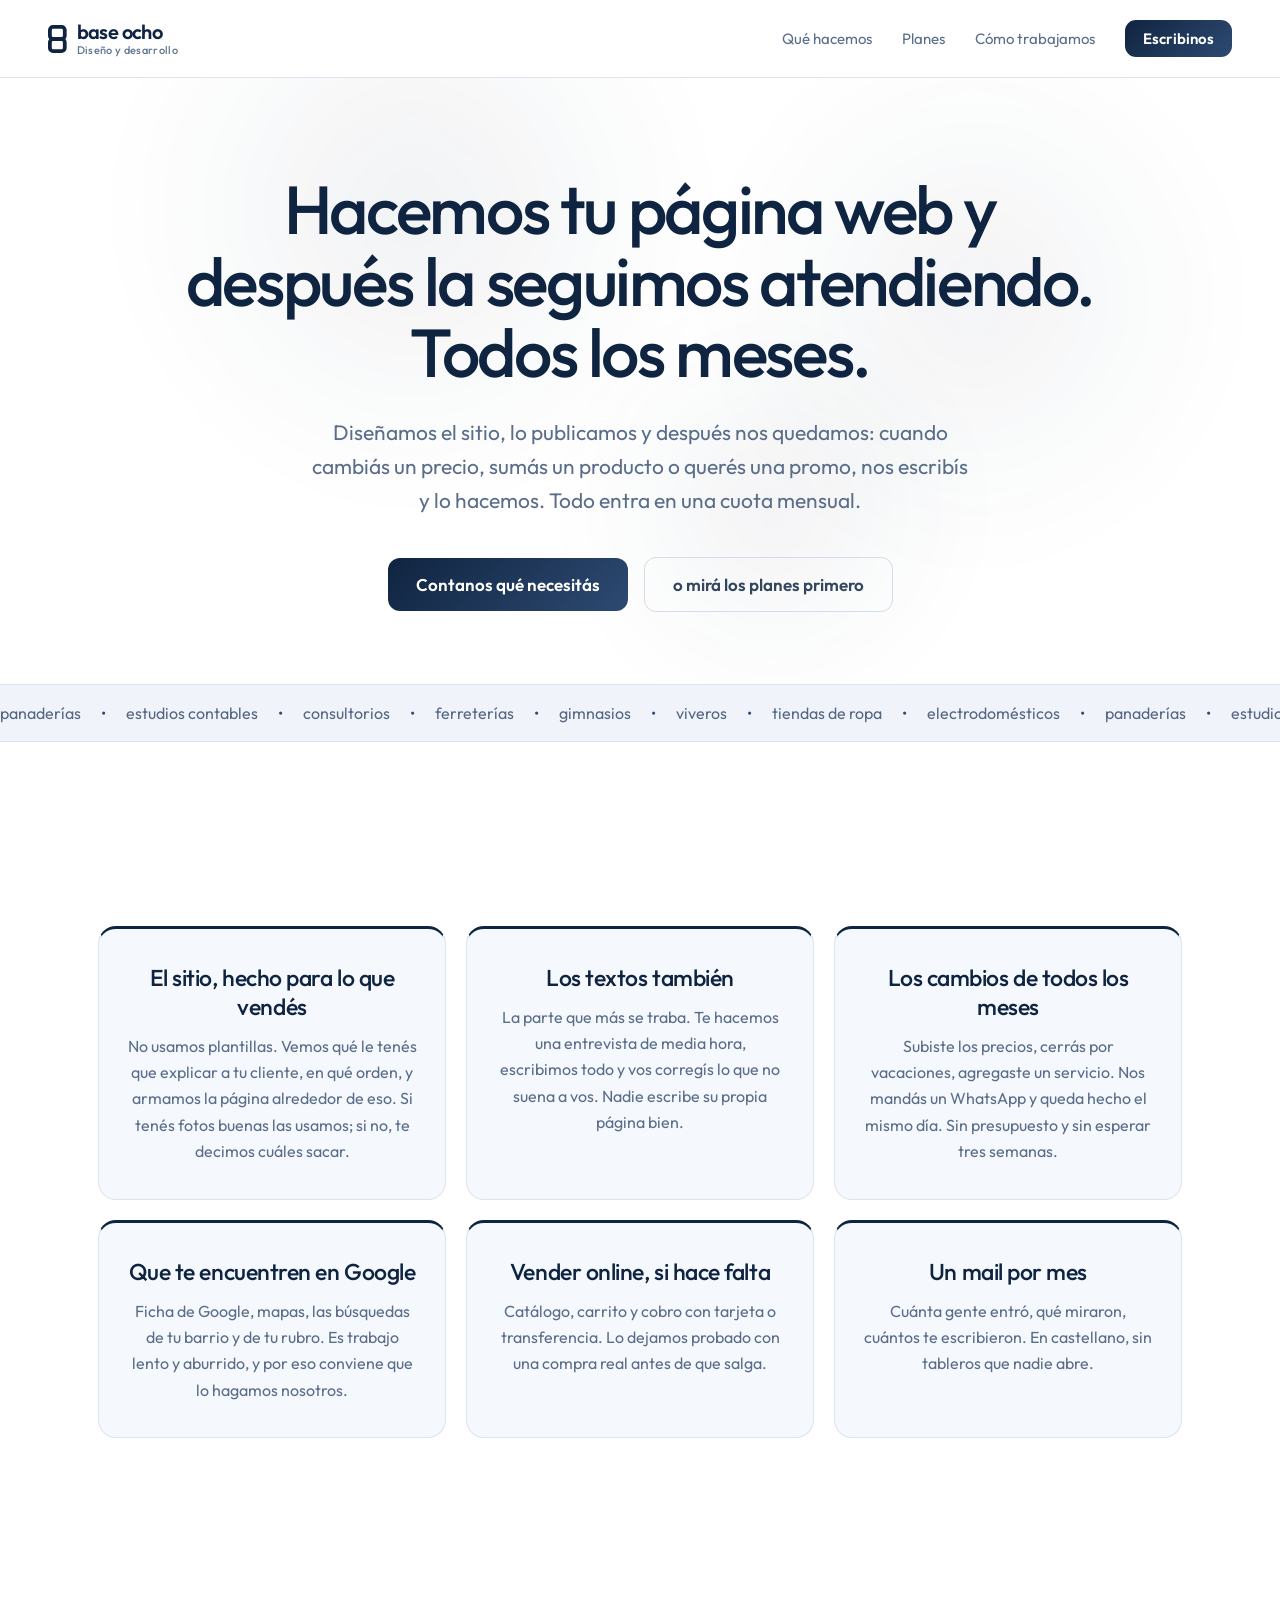
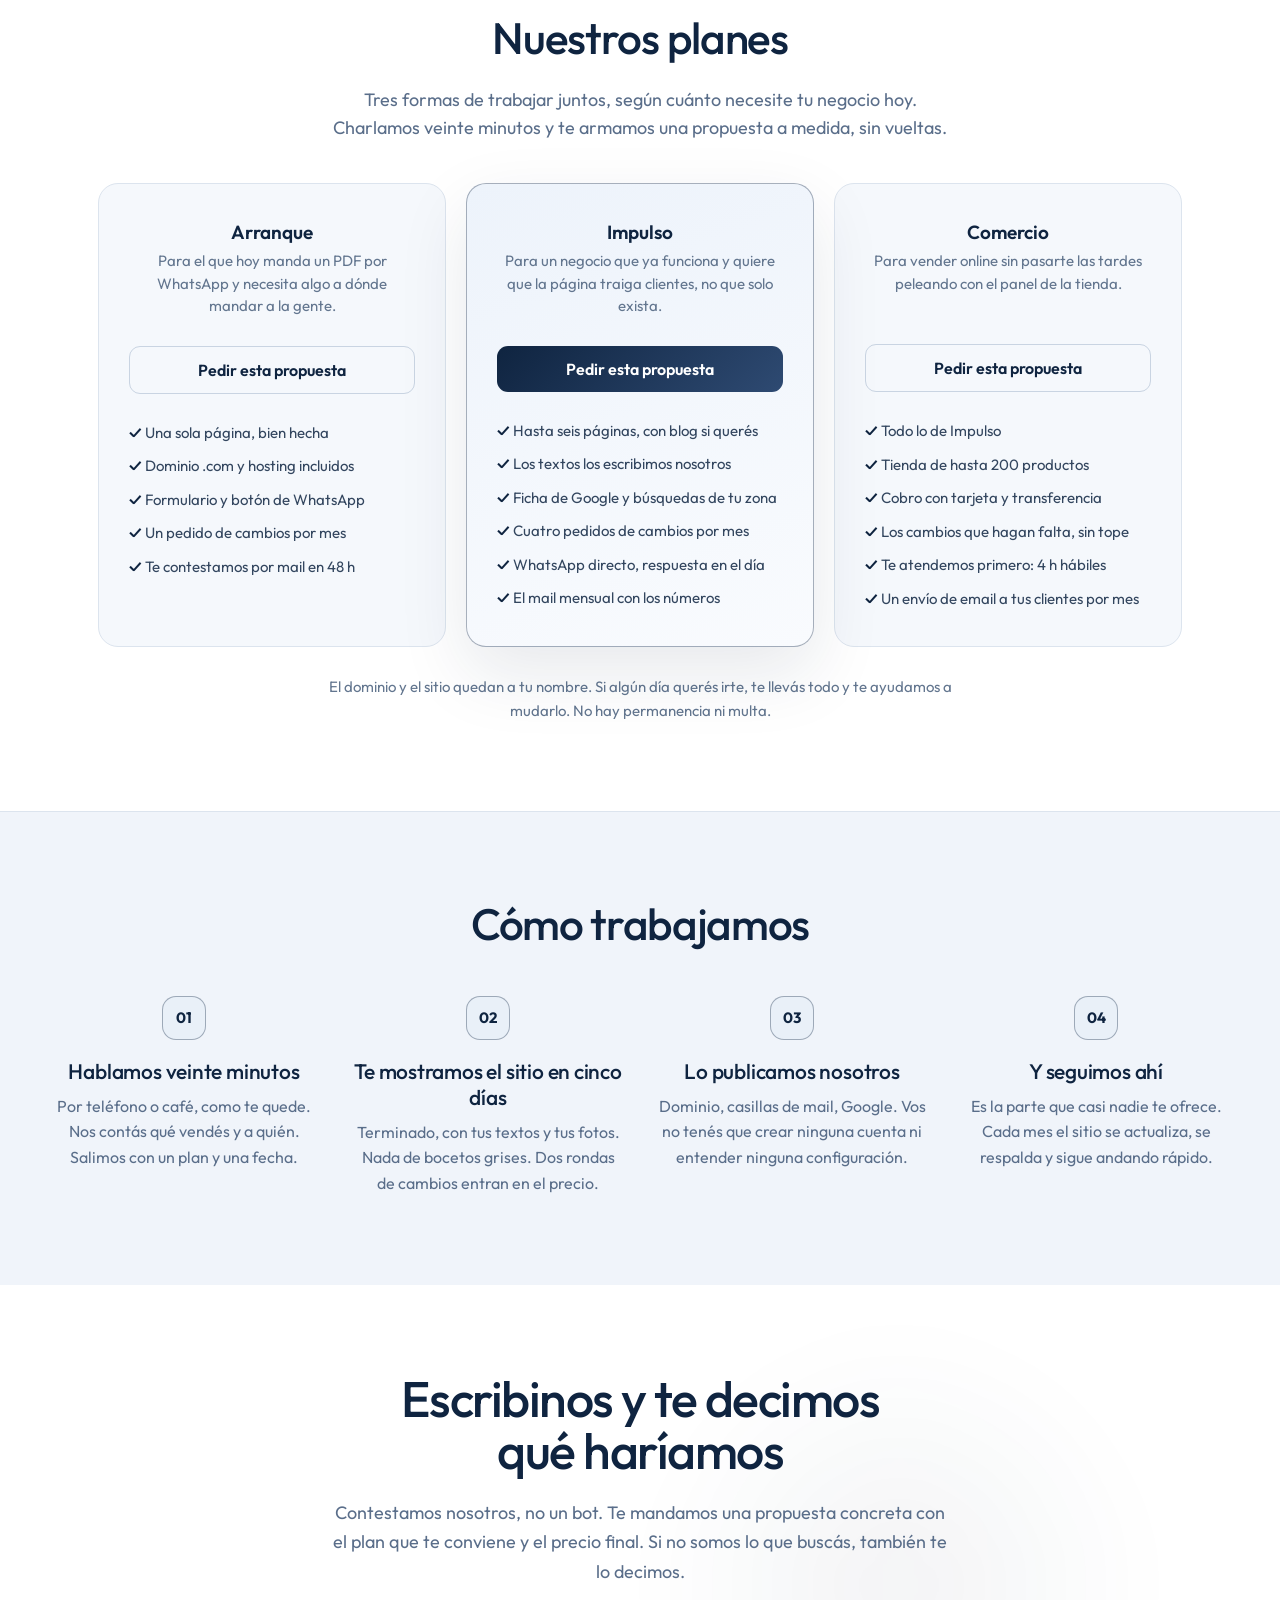
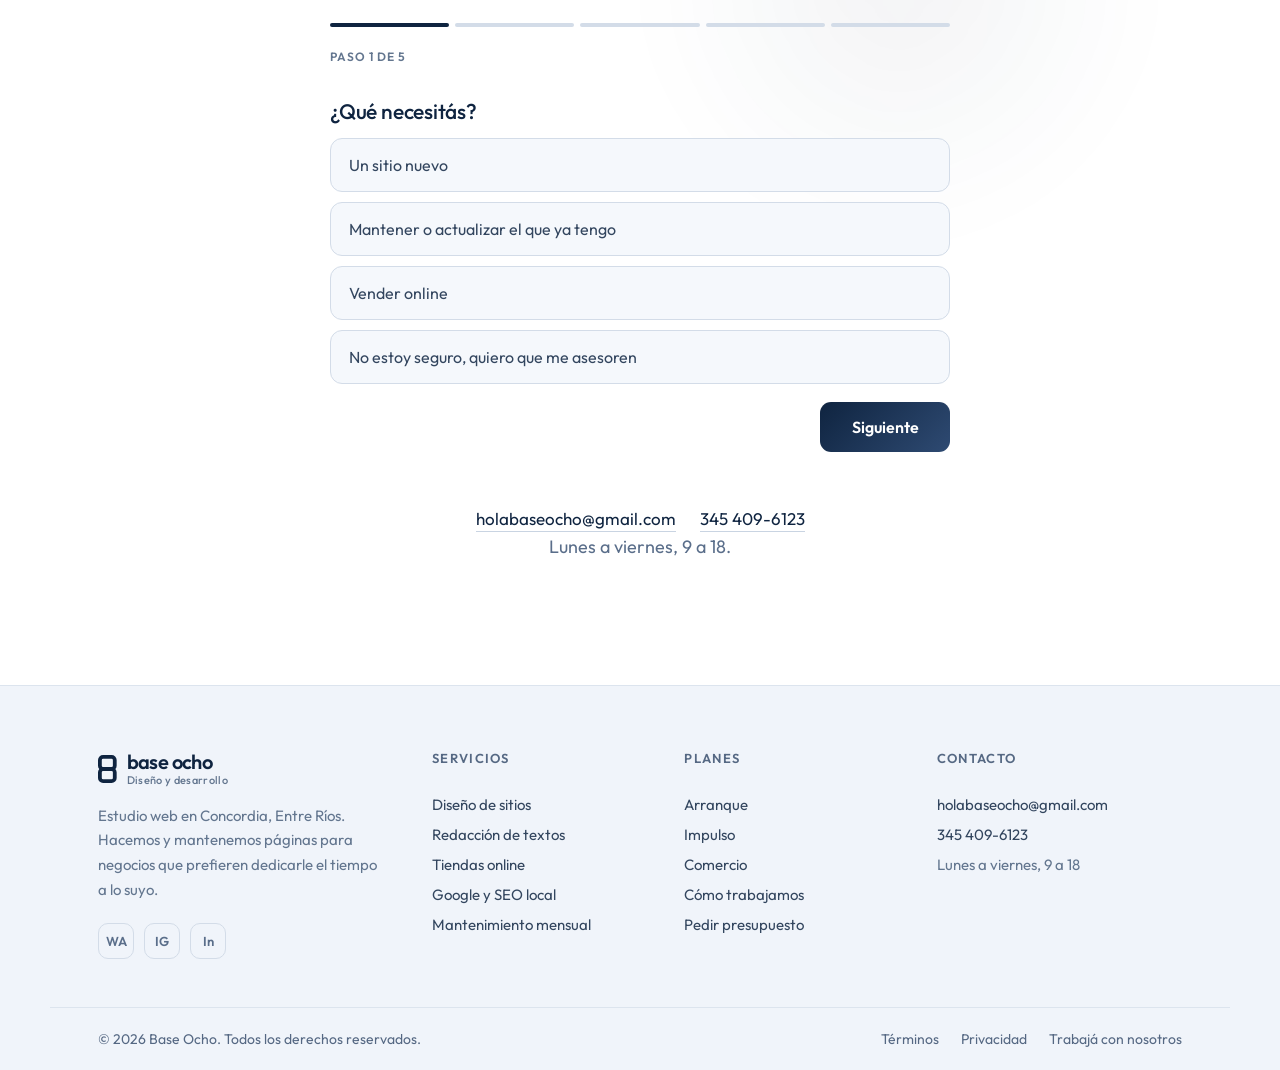
==== commit c06aed11: "Wizard de contacto, planes sin precios y ajustes varios" ====
--- a/index.html
+++ b/index.html
@@ -8,7 +8,7 @@
 <link rel="preconnect" href="https://fonts.googleapis.com">
 <link rel="preconnect" href="https://fonts.gstatic.com" crossorigin>
 <link href="https://fonts.googleapis.com/css2?family=Outfit:wght@300;400;500;600;700&display=swap" rel="stylesheet">
-<link rel="stylesheet" href="styles.css?v=2">
+<link rel="stylesheet" href="styles.css?v=8">
 </head>
 <body>
 
@@ -24,7 +24,7 @@
     </a>
     <nav class="main-nav">
       <a href="/#hacemos">Qué hacemos</a>
-      <a href="/#planes">Cuánto sale</a>
+      <a href="/#planes">Planes</a>
       <a href="/#como">Cómo trabajamos</a>
       <a href="/#contacto" class="btn btn-primary btn-small">Escribinos</a>
     </nav>
@@ -42,7 +42,7 @@
       <p data-reveal class="hero-lead">Diseñamos el sitio, lo publicamos y después nos quedamos: cuando cambiás un precio, sumás un producto o querés una promo, nos escribís y lo hacemos. Todo entra en una cuota mensual.</p>
       <div data-reveal class="hero-ctas">
         <a href="#contacto" class="btn btn-primary btn-large">Contanos qué necesitás</a>
-        <a href="#planes" class="btn btn-ghost btn-large">o mirá los precios primero</a>
+        <a href="#planes" class="btn btn-ghost btn-large">o mirá los planes primero</a>
       </div>
     </div>
   </section>
@@ -103,21 +103,14 @@
   </section>
 
   <section id="planes" class="section">
-    <h2 data-reveal class="section-title">Cuánto sale</h2>
-    <p data-reveal class="section-lead">Precios en dólares, sin IVA. Hay un pago inicial de US$120 por armar el sitio, y después la cuota. Si pagás el año adelantado no cobramos el inicial y la cuota baja un 20%.</p>
-
-    <div data-reveal class="billing-toggle" role="group" aria-label="Forma de pago">
-      <button type="button" class="toggle-btn is-active" id="btnMensual">Mes a mes</button>
-      <button type="button" class="toggle-btn" id="btnAnual">Año adelantado</button>
-    </div>
+    <h2 data-reveal class="section-title">Nuestros planes</h2>
+    <p data-reveal class="section-lead">Tres formas de trabajar juntos, según cuánto necesite tu negocio hoy. Charlamos veinte minutos y te armamos una propuesta a medida, sin vueltas.</p>
 
     <div class="grid grid-3 pricing-grid">
       <div data-reveal class="plan-card">
         <h3>Arranque</h3>
         <p class="plan-desc">Para el que hoy manda un PDF por WhatsApp y necesita algo a dónde mandar a la gente.</p>
-        <div class="plan-price"><span class="price" data-monthly="US$19" data-annual="US$15">US$19</span><span class="price-period">por mes</span></div>
-        <div class="plan-note" data-monthly="más US$120 una vez, al empezar" data-annual="US$180 el año, sin pago inicial">más US$120 una vez, al empezar</div>
-        <a href="#contacto" class="btn btn-outline">Lo quiero</a>
+        <a href="#contacto" class="btn btn-outline">Pedir esta propuesta</a>
         <ul class="plan-features">
           <li>Una sola página, bien hecha</li>
           <li>Dominio .com y hosting incluidos</li>
@@ -130,9 +123,7 @@
       <div data-reveal class="plan-card plan-featured">
         <h3>Impulso</h3>
         <p class="plan-desc">Para un negocio que ya funciona y quiere que la página traiga clientes, no que solo exista.</p>
-        <div class="plan-price"><span class="price grad-text" data-monthly="US$39" data-annual="US$31">US$39</span><span class="price-period">por mes</span></div>
-        <div class="plan-note" data-monthly="más US$120 una vez, al empezar" data-annual="US$372 el año, sin pago inicial">más US$120 una vez, al empezar</div>
-        <a href="#contacto" class="btn btn-primary">Lo quiero</a>
+        <a href="#contacto" class="btn btn-primary">Pedir esta propuesta</a>
         <ul class="plan-features">
           <li>Hasta seis páginas, con blog si querés</li>
           <li>Los textos los escribimos nosotros</li>
@@ -146,9 +137,7 @@
       <div data-reveal class="plan-card">
         <h3>Comercio</h3>
         <p class="plan-desc">Para vender online sin pasarte las tardes peleando con el panel de la tienda.</p>
-        <div class="plan-price"><span class="price" data-monthly="US$69" data-annual="US$55">US$69</span><span class="price-period">por mes</span></div>
-        <div class="plan-note" data-monthly="más US$120 una vez, al empezar" data-annual="US$660 el año, sin pago inicial">más US$120 una vez, al empezar</div>
-        <a href="#contacto" class="btn btn-outline">Lo quiero</a>
+        <a href="#contacto" class="btn btn-outline">Pedir esta propuesta</a>
         <ul class="plan-features">
           <li>Todo lo de Impulso</li>
           <li>Tienda de hasta 200 productos</li>
@@ -193,16 +182,96 @@
     <div data-reveal class="contact-inner">
       <h2>Escribinos y te decimos qué haríamos</h2>
       <p>Contestamos nosotros, no un bot. Te mandamos una propuesta concreta con el plan que te conviene y el precio final. Si no somos lo que buscás, también te lo decimos.</p>
-      <form class="contact-form" id="contactForm">
-        <input type="text" name="nombre" placeholder="Cómo te llamás" required>
-        <input type="text" name="contacto" placeholder="Mail o WhatsApp" required>
-        <textarea name="mensaje" rows="4" placeholder="Contanos un poco qué hacés y qué necesitás" required></textarea>
-        <button type="submit" class="btn btn-primary">Mandar</button>
+      <form class="contact-form wizard" id="contactForm" novalidate>
+        <input type="hidden" name="access_key" value="8f75791f-07d0-4b7a-9c3c-5be227e70bc4">
+        <input type="hidden" name="subject" value="Nuevo mensaje desde el sitio de Base Ocho">
+        <input type="checkbox" name="botcheck" tabindex="-1" autocomplete="off" aria-hidden="true" style="display:none">
+
+        <div class="wizard-progress" aria-hidden="true">
+          <span class="segment is-filled"></span>
+          <span class="segment"></span>
+          <span class="segment"></span>
+          <span class="segment"></span>
+          <span class="segment"></span>
+        </div>
+        <p class="wizard-step-count">Paso <span id="wizardStepNum">1</span> de 5</p>
+
+        <div class="wizard-step is-active" data-step="1">
+          <h3 class="wizard-question">¿Qué necesitás?</h3>
+          <div class="option-cards">
+            <label class="option-card">
+              <input type="radio" name="necesita" value="Un sitio nuevo" required>
+              <span>Un sitio nuevo</span>
+            </label>
+            <label class="option-card">
+              <input type="radio" name="necesita" value="Mantener o actualizar el que ya tengo">
+              <span>Mantener o actualizar el que ya tengo</span>
+            </label>
+            <label class="option-card">
+              <input type="radio" name="necesita" value="Vender online">
+              <span>Vender online</span>
+            </label>
+            <label class="option-card">
+              <input type="radio" name="necesita" value="No estoy seguro, quiero que me asesoren">
+              <span>No estoy seguro, quiero que me asesoren</span>
+            </label>
+          </div>
+          <div class="wizard-nav">
+            <span></span>
+            <button type="button" class="btn btn-primary wizard-next">Siguiente</button>
+          </div>
+        </div>
+
+        <div class="wizard-step" data-step="2">
+          <h3 class="wizard-question">¿Ya tenés un sitio web?</h3>
+          <div class="option-cards">
+            <label class="option-card">
+              <input type="radio" name="tiene_sitio" value="Sí" required>
+              <span>Sí</span>
+            </label>
+            <label class="option-card">
+              <input type="radio" name="tiene_sitio" value="No">
+              <span>No</span>
+            </label>
+          </div>
+          <div class="wizard-nav">
+            <button type="button" class="btn btn-ghost wizard-back">Atrás</button>
+            <button type="button" class="btn btn-primary wizard-next">Siguiente</button>
+          </div>
+        </div>
+
+        <div class="wizard-step" data-step="3">
+          <h3 class="wizard-question">¿A qué se dedica tu negocio?</h3>
+          <input type="text" name="negocio" placeholder="Ej: panadería, estudio contable, gimnasio…" required>
+          <div class="wizard-nav">
+            <button type="button" class="btn btn-ghost wizard-back">Atrás</button>
+            <button type="button" class="btn btn-primary wizard-next">Siguiente</button>
+          </div>
+        </div>
+
+        <div class="wizard-step" data-step="4">
+          <h3 class="wizard-question">Contanos algo más <span class="wizard-optional">(opcional)</span></h3>
+          <textarea name="mensaje" rows="4" placeholder="Cualquier detalle que te sirva compartir"></textarea>
+          <div class="wizard-nav">
+            <button type="button" class="btn btn-ghost wizard-back">Atrás</button>
+            <button type="button" class="btn btn-primary wizard-next">Siguiente</button>
+          </div>
+        </div>
+
+        <div class="wizard-step" data-step="5">
+          <h3 class="wizard-question">Por último, ¿cómo te contactamos?</h3>
+          <input type="text" name="nombre" placeholder="Cómo te llamás" required>
+          <input type="text" name="contacto" placeholder="Mail o WhatsApp" required>
+          <div class="wizard-nav">
+            <button type="button" class="btn btn-ghost wizard-back">Atrás</button>
+            <button type="submit" class="btn btn-primary">Mandar</button>
+          </div>
+        </div>
       </form>
       <p class="form-status" id="formStatus" role="status" aria-live="polite"></p>
       <div class="contact-links">
         <a href="mailto:holabaseocho@gmail.com">holabaseocho@gmail.com</a>
-        <a href="tel:+5493456268638">3456 26-8638</a>
+        <a href="tel:+5493454096123">345 409-6123</a>
       </div>
       <p class="contact-hours">Lunes a viernes, 9 a 18.</p>
     </div>
@@ -237,16 +306,16 @@
       </div>
       <div class="footer-col">
         <div class="footer-heading">Planes</div>
-        <a href="/#planes">Arranque · US$19</a>
-        <a href="/#planes">Impulso · US$39</a>
-        <a href="/#planes">Comercio · US$69</a>
+        <a href="/#planes">Arranque</a>
+        <a href="/#planes">Impulso</a>
+        <a href="/#planes">Comercio</a>
         <a href="/#como">Cómo trabajamos</a>
         <a href="/#contacto">Pedir presupuesto</a>
       </div>
       <div class="footer-col">
         <div class="footer-heading">Contacto</div>
         <a href="mailto:holabaseocho@gmail.com">holabaseocho@gmail.com</a>
-        <a href="tel:+5493456268638">3456 26-8638</a>
+        <a href="tel:+5493454096123">345 409-6123</a>
         <span class="muted">Lunes a viernes, 9 a 18</span>
       </div>
     </div>
@@ -260,6 +329,6 @@
     </div>
   </footer>
 
-  <script src="script.js?v=1"></script>
+  <script src="script.js?v=4"></script>
 </body>
 </html>
--- a/styles.css
+++ b/styles.css
@@ -183,7 +183,7 @@
   line-height: 1.08;
   letter-spacing: -0.03em;
   font-weight: 500;
-  margin: 0 0 48px;
+  margin: 0 auto 48px;
   text-align: center;
 }
 .section-lead {
@@ -213,34 +213,6 @@
 .card p { font-size: 16px; line-height: 1.65; color: var(--text-muted-1); text-wrap: pretty; }
 
 /* Pricing */
-.billing-toggle {
-  display: flex;
-  gap: 4px;
-  border: 1px solid var(--border-2);
-  background: var(--panel);
-  border-radius: 999px;
-  padding: 4px;
-  width: fit-content;
-  margin: 0 auto 44px;
-}
-.toggle-btn {
-  font-size: 15px;
-  padding: 10px 20px;
-  border: none;
-  border-radius: 999px;
-  cursor: pointer;
-  font-family: inherit;
-  font-weight: 500;
-  background: transparent;
-  color: var(--text-muted-1);
-  transition: background .25s, color .25s;
-}
-.toggle-btn.is-active {
-  background: linear-gradient(135deg, var(--navy), var(--navy-2));
-  color: #FFFFFF;
-  font-weight: 600;
-}
-
 .pricing-grid { align-items: stretch; }
 .plan-card {
   background: var(--panel);
@@ -255,10 +227,6 @@
 .plan-card:hover { transform: translateY(-6px); border-color: var(--navy); }
 .plan-card h3 { font-size: 19px; font-weight: 600; margin: 0 0 6px; color: var(--navy); }
 .plan-desc { font-size: 15px; color: var(--text-muted-2); margin: 0 0 28px; line-height: 1.5; min-height: 66px; }
-.plan-price { display: flex; align-items: baseline; gap: 7px; justify-content: center; }
-.plan-price .price { font-size: 48px; font-weight: 500; letter-spacing: -0.03em; }
-.price-period { font-size: 16px; color: var(--text-muted-2); }
-.plan-note { font-size: 14px; color: var(--text-muted-2); margin: 6px 0 28px; }
 .plan-features { list-style: none; display: grid; gap: 11px; font-size: 15px; color: var(--text-muted-3); line-height: 1.5; text-align: left; }
 .plan-features li::before { content: "✓ "; color: var(--accent-2); font-weight: 700; }
 
@@ -327,7 +295,54 @@
 .contact-form textarea { resize: vertical; }
 .contact-form button { padding: 15px; font-size: 16px; }
 
+/* Wizard */
+.wizard-progress { display: flex; gap: 6px; margin-bottom: 10px; }
+.wizard-progress .segment { flex: 1; height: 4px; border-radius: 999px; background: var(--border-2); transition: background .3s; }
+.wizard-progress .segment.is-filled { background: var(--navy); }
+.wizard-step-count {
+  font-size: 12px;
+  font-weight: 600;
+  color: var(--text-muted-2);
+  letter-spacing: 0.08em;
+  text-transform: uppercase;
+  margin: 0 0 22px;
+}
+
+.wizard-step { display: none; }
+.wizard-step.is-active { display: grid; gap: 14px; animation: wizard-in .35s ease; }
+@keyframes wizard-in { from { opacity: 0; transform: translateY(8px); } to { opacity: 1; transform: none; } }
+.wizard-question { font-size: 21px; font-weight: 500; color: var(--navy); margin: 0; letter-spacing: -0.01em; }
+.wizard-optional { font-size: 14px; font-weight: 400; color: var(--text-muted-2); }
+
+.option-cards { display: grid; gap: 10px; }
+.option-card { position: relative; }
+.option-card input[type="radio"] { position: absolute; inset: 0; opacity: 0; margin: 0; cursor: pointer; }
+.option-card span {
+  display: block;
+  padding: 16px 18px;
+  border: 1px solid var(--border-2);
+  border-radius: 12px;
+  background: var(--panel);
+  font-size: 16px;
+  color: var(--text-muted-3);
+  transition: border-color .2s, background .2s, color .2s;
+}
+.option-card input[type="radio"]:checked + span {
+  border-color: var(--navy);
+  background: var(--navy);
+  color: #FFFFFF;
+  font-weight: 600;
+}
+.option-card input[type="radio"]:focus-visible + span { outline: 2px solid var(--navy); outline-offset: 2px; }
+
+.wizard-nav { display: flex; justify-content: space-between; align-items: center; margin-top: 4px; }
+.wizard-nav .btn { min-width: 130px; }
+
+.wizard-step.shake { animation: wizard-shake .3s; }
+@keyframes wizard-shake { 25% { transform: translateX(-6px); } 75% { transform: translateX(6px); } }
+
 .form-status { min-height: 20px; margin-top: 12px; font-size: 15px; color: var(--navy-2); }
+.form-status.is-success { font-size: 18px; font-weight: 600; color: var(--navy); }
 
 .contact-links { display: flex; gap: 24px; justify-content: center; flex-wrap: wrap; font-size: 17px; color: var(--text-muted-3); margin-top: 32px; }
 .contact-links a { text-decoration: none; border-bottom: 1px solid var(--border-3); padding-bottom: 2px; transition: color .25s, border-color .25s; }
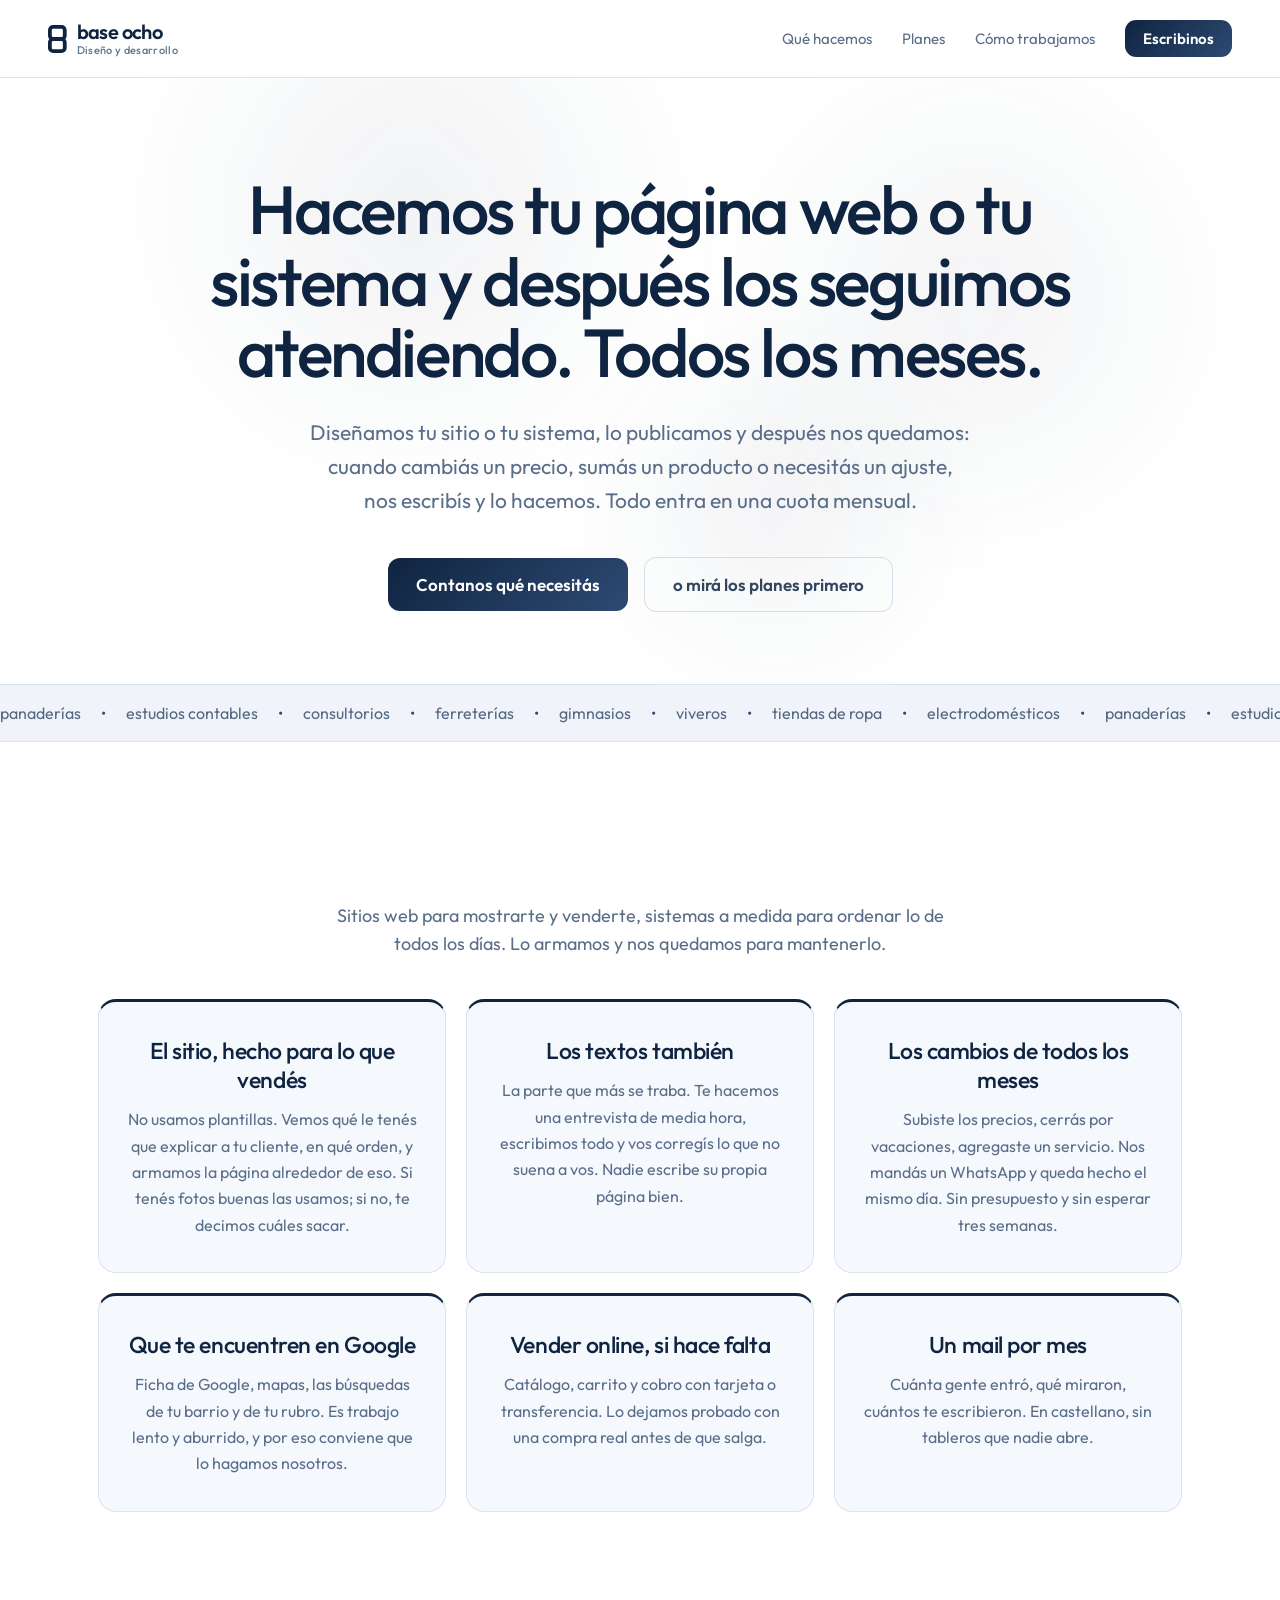
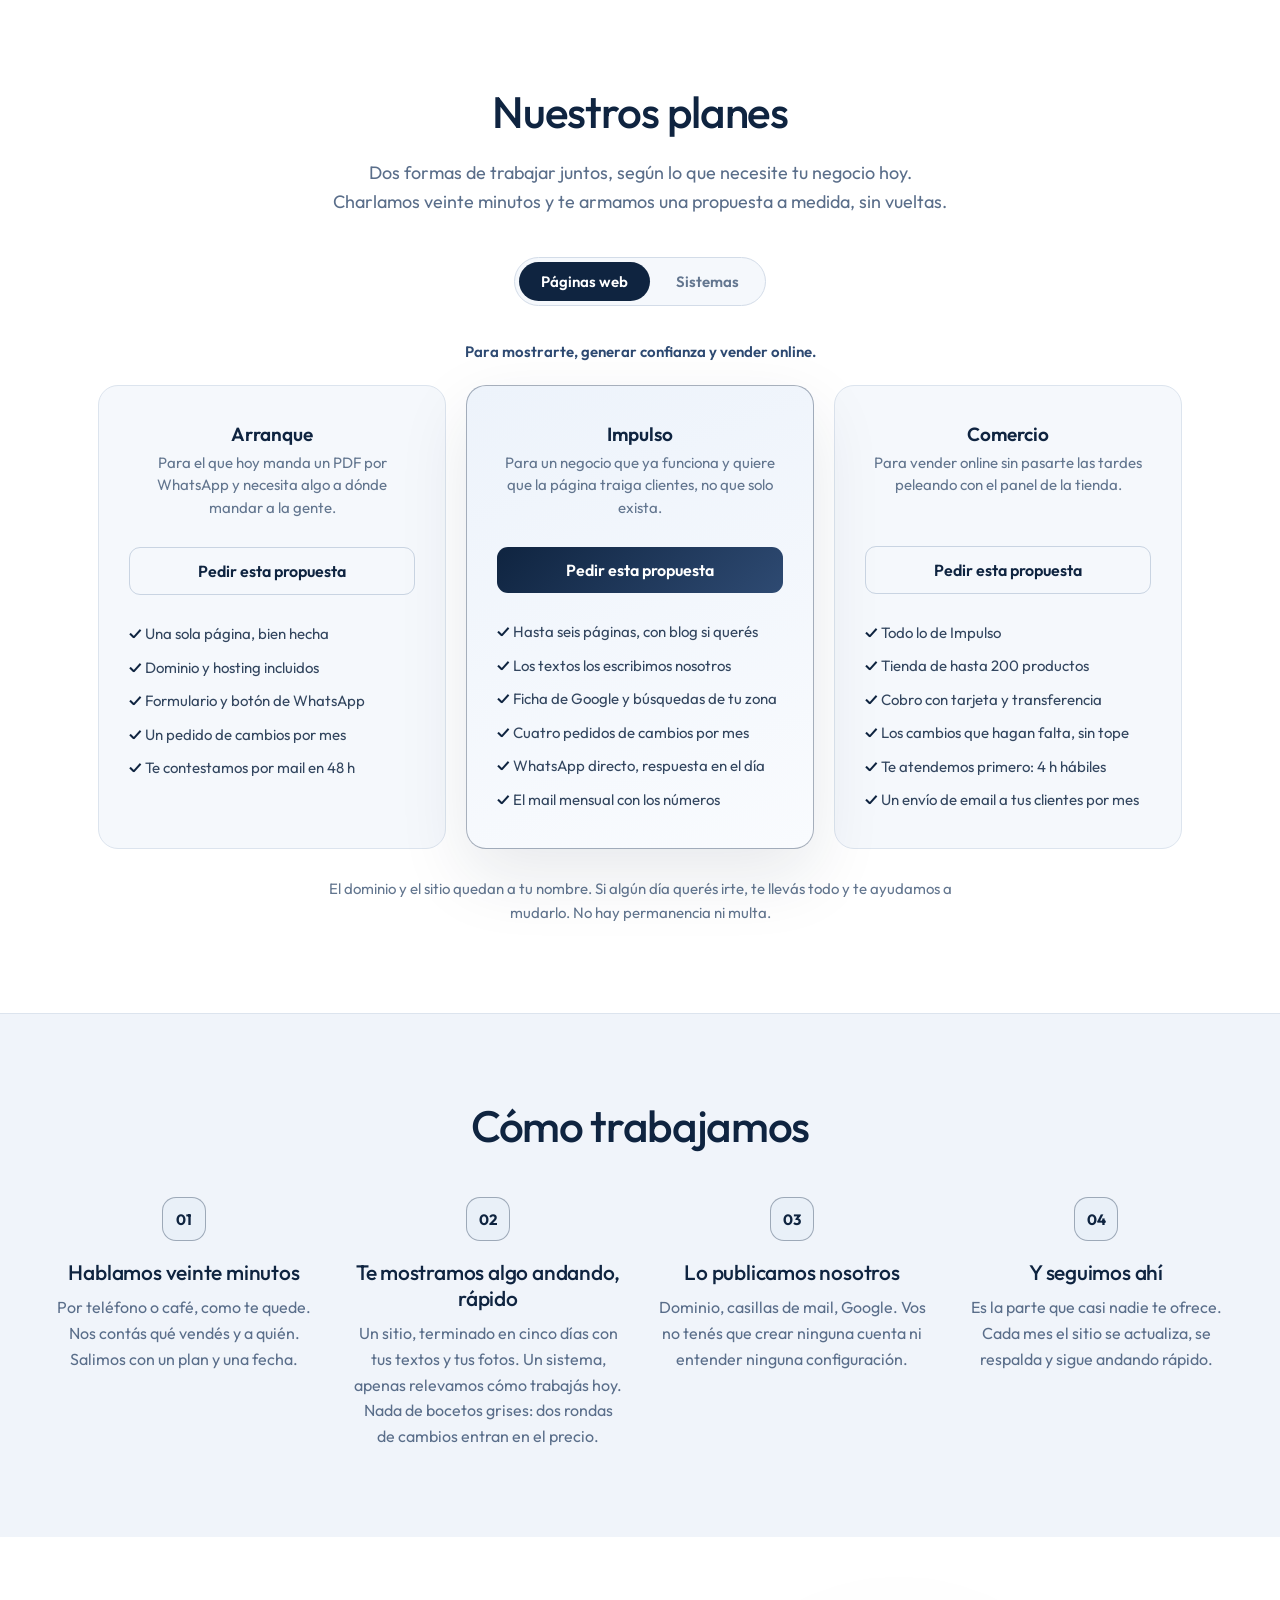
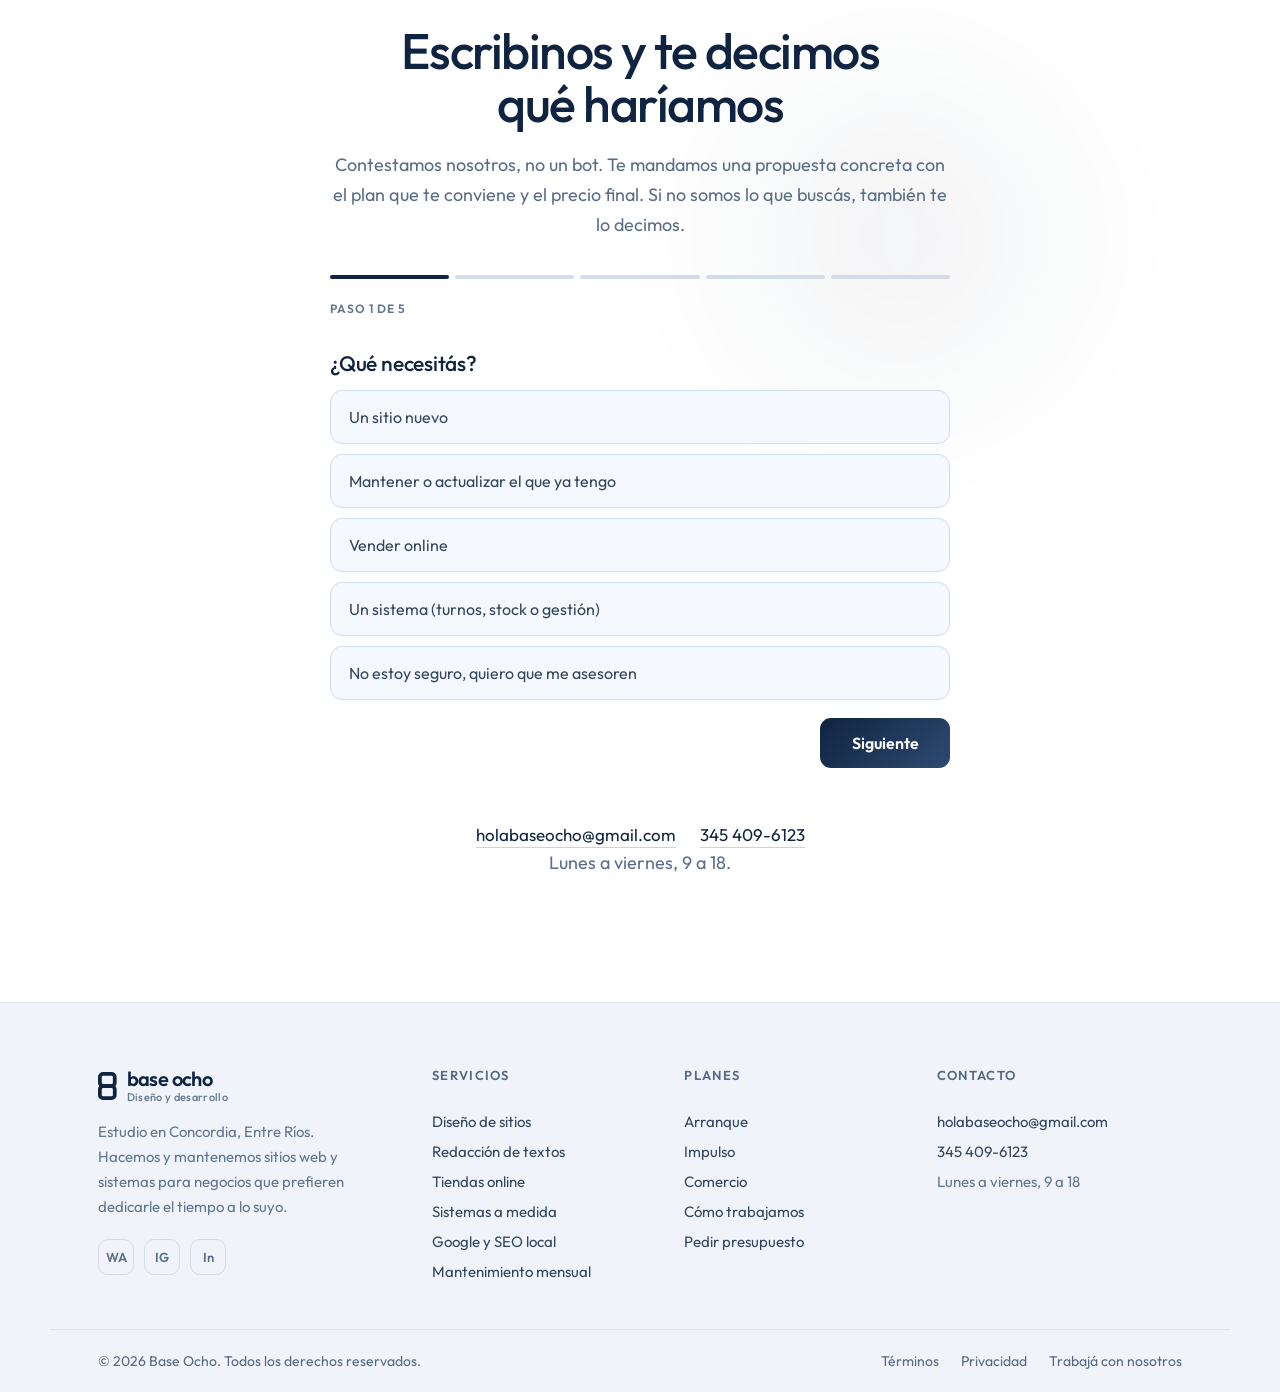
==== commit 763d0662: "Fuerza HTTPS, agrega planes de sistemas y ajustes del wizard de contacto" ====
--- a/index.html
+++ b/index.html
@@ -3,12 +3,12 @@
 <head>
 <meta charset="UTF-8">
 <meta name="viewport" content="width=device-width, initial-scale=1.0">
-<title>Base Ocho — Sitios web para tu negocio, hechos y mantenidos</title>
-<meta name="description" content="Hacemos tu página web y después la seguimos atendiendo, todos los meses. Estudio web en Concordia, Entre Ríos.">
+<title>Base Ocho — Sitios web y sistemas para tu negocio, hechos y mantenidos</title>
+<meta name="description" content="Hacemos tu página web o el sistema que tu negocio necesite, y después los seguimos atendiendo, todos los meses. Estudio en Concordia, Entre Ríos.">
 <link rel="preconnect" href="https://fonts.googleapis.com">
 <link rel="preconnect" href="https://fonts.gstatic.com" crossorigin>
 <link href="https://fonts.googleapis.com/css2?family=Outfit:wght@300;400;500;600;700&display=swap" rel="stylesheet">
-<link rel="stylesheet" href="styles.css?v=8">
+<link rel="stylesheet" href="styles.css?v=12">
 </head>
 <body>
 
@@ -38,8 +38,8 @@
     <div class="blob blob-b"></div>
     <div class="blob blob-c"></div>
     <div class="hero-inner">
-      <h1 data-reveal>Hacemos tu página web y después <span class="grad-text">la seguimos atendiendo</span>. Todos los meses.</h1>
-      <p data-reveal class="hero-lead">Diseñamos el sitio, lo publicamos y después nos quedamos: cuando cambiás un precio, sumás un producto o querés una promo, nos escribís y lo hacemos. Todo entra en una cuota mensual.</p>
+      <h1 data-reveal>Hacemos tu página web o tu sistema y después <span class="grad-text">los seguimos atendiendo</span>. Todos los meses.</h1>
+      <p data-reveal class="hero-lead">Diseñamos tu sitio o tu sistema, lo publicamos y después nos quedamos: cuando cambiás un precio, sumás un producto o necesitás un ajuste, nos escribís y lo hacemos. Todo entra en una cuota mensual.</p>
       <div data-reveal class="hero-ctas">
         <a href="#contacto" class="btn btn-primary btn-large">Contanos qué necesitás</a>
         <a href="#planes" class="btn btn-ghost btn-large">o mirá los planes primero</a>
@@ -74,6 +74,7 @@
 
   <section id="hacemos" class="section">
     <h2 data-reveal class="section-title">Qué hacemos</h2>
+    <p data-reveal class="section-lead">Sitios web para mostrarte y venderte, sistemas a medida para ordenar lo de todos los días. Lo armamos y nos quedamos para mantenerlo.</p>
     <div class="grid grid-3">
       <div data-reveal class="card">
         <h3>El sitio, hecho para lo que vendés</h3>
@@ -104,51 +105,107 @@
 
   <section id="planes" class="section">
     <h2 data-reveal class="section-title">Nuestros planes</h2>
-    <p data-reveal class="section-lead">Tres formas de trabajar juntos, según cuánto necesite tu negocio hoy. Charlamos veinte minutos y te armamos una propuesta a medida, sin vueltas.</p>
-
-    <div class="grid grid-3 pricing-grid">
-      <div data-reveal class="plan-card">
-        <h3>Arranque</h3>
-        <p class="plan-desc">Para el que hoy manda un PDF por WhatsApp y necesita algo a dónde mandar a la gente.</p>
-        <a href="#contacto" class="btn btn-outline">Pedir esta propuesta</a>
-        <ul class="plan-features">
-          <li>Una sola página, bien hecha</li>
-          <li>Dominio .com y hosting incluidos</li>
-          <li>Formulario y botón de WhatsApp</li>
-          <li>Un pedido de cambios por mes</li>
-          <li>Te contestamos por mail en 48 h</li>
-        </ul>
-      </div>
-
-      <div data-reveal class="plan-card plan-featured">
-        <h3>Impulso</h3>
-        <p class="plan-desc">Para un negocio que ya funciona y quiere que la página traiga clientes, no que solo exista.</p>
-        <a href="#contacto" class="btn btn-primary">Pedir esta propuesta</a>
-        <ul class="plan-features">
-          <li>Hasta seis páginas, con blog si querés</li>
-          <li>Los textos los escribimos nosotros</li>
-          <li>Ficha de Google y búsquedas de tu zona</li>
-          <li>Cuatro pedidos de cambios por mes</li>
-          <li>WhatsApp directo, respuesta en el día</li>
-          <li>El mail mensual con los números</li>
-        </ul>
-      </div>
-
-      <div data-reveal class="plan-card">
-        <h3>Comercio</h3>
-        <p class="plan-desc">Para vender online sin pasarte las tardes peleando con el panel de la tienda.</p>
-        <a href="#contacto" class="btn btn-outline">Pedir esta propuesta</a>
-        <ul class="plan-features">
-          <li>Todo lo de Impulso</li>
-          <li>Tienda de hasta 200 productos</li>
-          <li>Cobro con tarjeta y transferencia</li>
-          <li>Los cambios que hagan falta, sin tope</li>
-          <li>Te atendemos primero: 4 h hábiles</li>
-          <li>Un envío de email a tus clientes por mes</li>
-        </ul>
-      </div>
-    </div>
-    <p data-reveal class="plans-footnote">El dominio y el sitio quedan a tu nombre. Si algún día querés irte, te llevás todo y te ayudamos a mudarlo. No hay permanencia ni multa.</p>
+    <p data-reveal class="section-lead">Dos formas de trabajar juntos, según lo que necesite tu negocio hoy. Charlamos veinte minutos y te armamos una propuesta a medida, sin vueltas.</p>
+
+    <div data-reveal class="plan-toggle" role="group" aria-label="Tipo de proyecto">
+      <button type="button" class="plan-toggle-btn is-active" data-target="web" aria-pressed="true">Páginas web</button>
+      <button type="button" class="plan-toggle-btn" data-target="sistemas" aria-pressed="false">Sistemas</button>
+    </div>
+
+    <div class="plan-group" data-group="web">
+      <p data-reveal class="plan-group-lead">Para mostrarte, generar confianza y vender online.</p>
+      <div class="grid grid-3 pricing-grid">
+        <div data-reveal class="plan-card">
+          <h3>Arranque</h3>
+          <p class="plan-desc">Para el que hoy manda un PDF por WhatsApp y necesita algo a dónde mandar a la gente.</p>
+          <a href="#contacto" class="btn btn-outline" data-plan="Arranque">Pedir esta propuesta</a>
+          <ul class="plan-features">
+            <li>Una sola página, bien hecha</li>
+            <li>Dominio y hosting incluidos</li>
+            <li>Formulario y botón de WhatsApp</li>
+            <li>Un pedido de cambios por mes</li>
+            <li>Te contestamos por mail en 48 h</li>
+          </ul>
+        </div>
+
+        <div data-reveal class="plan-card plan-featured">
+          <h3>Impulso</h3>
+          <p class="plan-desc">Para un negocio que ya funciona y quiere que la página traiga clientes, no que solo exista.</p>
+          <a href="#contacto" class="btn btn-primary" data-plan="Impulso">Pedir esta propuesta</a>
+          <ul class="plan-features">
+            <li>Hasta seis páginas, con blog si querés</li>
+            <li>Los textos los escribimos nosotros</li>
+            <li>Ficha de Google y búsquedas de tu zona</li>
+            <li>Cuatro pedidos de cambios por mes</li>
+            <li>WhatsApp directo, respuesta en el día</li>
+            <li>El mail mensual con los números</li>
+          </ul>
+        </div>
+
+        <div data-reveal class="plan-card">
+          <h3>Comercio</h3>
+          <p class="plan-desc">Para vender online sin pasarte las tardes peleando con el panel de la tienda.</p>
+          <a href="#contacto" class="btn btn-outline" data-plan="Comercio">Pedir esta propuesta</a>
+          <ul class="plan-features">
+            <li>Todo lo de Impulso</li>
+            <li>Tienda de hasta 200 productos</li>
+            <li>Cobro con tarjeta y transferencia</li>
+            <li>Los cambios que hagan falta, sin tope</li>
+            <li>Te atendemos primero: 4 h hábiles</li>
+            <li>Un envío de email a tus clientes por mes</li>
+          </ul>
+        </div>
+      </div>
+      <p data-reveal class="plans-footnote">El dominio y el sitio quedan a tu nombre. Si algún día querés irte, te llevás todo y te ayudamos a mudarlo. No hay permanencia ni multa.</p>
+    </div>
+
+    <div class="plan-group" data-group="sistemas" hidden>
+      <p data-reveal class="plan-group-lead">Para ordenar lo de adentro: turnos, stock, pedidos y todo lo que hoy resolvés a mano.</p>
+      <div class="grid grid-3 pricing-grid">
+        <div data-reveal class="plan-card">
+          <h3>Agenda</h3>
+          <p class="plan-desc">Para el que vive a las corridas con la agenda en un cuaderno o en WhatsApp y se le pisan los turnos.</p>
+          <a href="#contacto" class="btn btn-outline" data-plan="Agenda">Pedir esta propuesta</a>
+          <ul class="plan-features">
+            <li>Calendario de turnos online, las 24 horas</li>
+            <li>Recordatorios automáticos por WhatsApp o mail</li>
+            <li>Vos manejás horarios, feriados y bloqueos</li>
+            <li>Alojamiento del sistema incluido</li>
+            <li>Un pedido de cambios por mes</li>
+            <li>Te contestamos por mail en 48 h</li>
+          </ul>
+        </div>
+
+        <div data-reveal class="plan-card plan-featured">
+          <h3>Gestión</h3>
+          <p class="plan-desc">Para el que ya tiene local o depósito y necesita saber qué tiene, qué vendió y qué falta pedir (no es tienda online: para eso está Comercio).</p>
+          <a href="#contacto" class="btn btn-primary" data-plan="Gestión">Pedir esta propuesta</a>
+          <ul class="plan-features">
+            <li>Catálogo de productos con stock en tiempo real</li>
+            <li>Alertas cuando algo se está por terminar</li>
+            <li>Reportes simples de ventas por día o por mes</li>
+            <li>Alojamiento del sistema incluido</li>
+            <li>Cuatro pedidos de cambios por mes</li>
+            <li>WhatsApp directo, respuesta en el día</li>
+          </ul>
+        </div>
+
+        <div data-reveal class="plan-card">
+          <h3>A medida</h3>
+          <p class="plan-desc">Para procesos más particulares: turnos con varios profesionales, pedidos con estados, lo que hoy resolvés cruzando planillas.</p>
+          <a href="#contacto" class="btn btn-outline" data-plan="Sistema a medida">Pedir esta propuesta</a>
+          <ul class="plan-features">
+            <li>Relevamos tu proceso real antes de tocar una línea de código</li>
+            <li>Usuarios y permisos para vos y tu equipo</li>
+            <li>Se conecta con tu web si ya tenés una</li>
+            <li>Alojamiento del sistema incluido</li>
+            <li>Los cambios que hagan falta, sin tope</li>
+            <li>Te atendemos primero: 4 h hábiles</li>
+          </ul>
+        </div>
+      </div>
+      <p data-reveal class="plans-footnote">El sistema y tu base de datos quedan a tu nombre. Si el día de mañana querés cambiar de proveedor, te ayudamos a exportar todo.</p>
+    </div>
   </section>
 
   <section id="como" class="section section-alt">
@@ -161,8 +218,8 @@
       </div>
       <div data-reveal class="step">
         <div class="step-num">02</div>
-        <h3>Te mostramos el sitio en cinco días</h3>
-        <p>Terminado, con tus textos y tus fotos. Nada de bocetos grises. Dos rondas de cambios entran en el precio.</p>
+        <h3>Te mostramos algo andando, rápido</h3>
+        <p>Un sitio, terminado en cinco días con tus textos y tus fotos. Un sistema, apenas relevamos cómo trabajás hoy. Nada de bocetos grises: dos rondas de cambios entran en el precio.</p>
       </div>
       <div data-reveal class="step">
         <div class="step-num">03</div>
@@ -186,6 +243,12 @@
         <input type="hidden" name="access_key" value="8f75791f-07d0-4b7a-9c3c-5be227e70bc4">
         <input type="hidden" name="subject" value="Nuevo mensaje desde el sitio de Base Ocho">
         <input type="checkbox" name="botcheck" tabindex="-1" autocomplete="off" aria-hidden="true" style="display:none">
+        <input type="hidden" name="plan_elegido" id="planElegido" value="">
+
+        <p class="wizard-plan-banner" id="wizardPlanBanner" hidden>
+          Pedís una propuesta para <strong id="wizardPlanName"></strong>.
+          <button type="button" id="wizardPlanReset" class="link-reset">No es este plan</button>
+        </p>
 
         <div class="wizard-progress" aria-hidden="true">
           <span class="segment is-filled"></span>
@@ -212,6 +275,10 @@
               <span>Vender online</span>
             </label>
             <label class="option-card">
+              <input type="radio" name="necesita" value="Un sistema (turnos, stock o gestión)">
+              <span>Un sistema (turnos, stock o gestión)</span>
+            </label>
+            <label class="option-card">
               <input type="radio" name="necesita" value="No estoy seguro, quiero que me asesoren">
               <span>No estoy seguro, quiero que me asesoren</span>
             </label>
@@ -223,14 +290,14 @@
         </div>
 
         <div class="wizard-step" data-step="2">
-          <h3 class="wizard-question">¿Ya tenés un sitio web?</h3>
+          <h3 class="wizard-question">¿Ya tenés algo armado (sitio o sistema)?</h3>
           <div class="option-cards">
             <label class="option-card">
-              <input type="radio" name="tiene_sitio" value="Sí" required>
+              <input type="radio" name="tiene_algo" value="Sí" required>
               <span>Sí</span>
             </label>
             <label class="option-card">
-              <input type="radio" name="tiene_sitio" value="No">
+              <input type="radio" name="tiene_algo" value="No">
               <span>No</span>
             </label>
           </div>
@@ -289,7 +356,7 @@
           </svg>
           <span class="logo-text"><span class="logo-name">base ocho</span><span class="logo-tagline">Diseño y desarrollo</span></span>
         </div>
-        <p>Estudio web en Concordia, Entre Ríos. Hacemos y mantenemos páginas para negocios que prefieren dedicarle el tiempo a lo suyo.</p>
+        <p>Estudio en Concordia, Entre Ríos. Hacemos y mantenemos sitios web y sistemas para negocios que prefieren dedicarle el tiempo a lo suyo.</p>
         <div class="social-links">
           <a href="/#contacto" aria-label="WhatsApp">WA</a>
           <a href="/#contacto" aria-label="Instagram">IG</a>
@@ -301,6 +368,7 @@
         <a href="/#hacemos">Diseño de sitios</a>
         <a href="/#hacemos">Redacción de textos</a>
         <a href="/#hacemos">Tiendas online</a>
+        <a href="/#planes">Sistemas a medida</a>
         <a href="/#hacemos">Google y SEO local</a>
         <a href="/#hacemos">Mantenimiento mensual</a>
       </div>
@@ -329,6 +397,6 @@
     </div>
   </footer>
 
-  <script src="script.js?v=4"></script>
+  <script src="script.js?v=8"></script>
 </body>
 </html>
--- a/styles.css
+++ b/styles.css
@@ -213,6 +213,39 @@
 .card p { font-size: 16px; line-height: 1.65; color: var(--text-muted-1); text-wrap: pretty; }
 
 /* Pricing */
+#planes { text-align: center; }
+.plan-toggle {
+  display: inline-flex;
+  gap: 4px;
+  margin: 0 auto 36px;
+  padding: 4px;
+  border-radius: 999px;
+  background: var(--panel);
+  border: 1px solid var(--border-2);
+}
+.plan-toggle-btn {
+  padding: 10px 22px;
+  border: none;
+  border-radius: 999px;
+  background: transparent;
+  color: var(--text-muted-2);
+  font-family: inherit;
+  font-size: 15px;
+  font-weight: 600;
+  cursor: pointer;
+  transition: background .2s, color .2s;
+}
+.plan-toggle-btn.is-active { background: var(--navy); color: #FFFFFF; }
+.plan-toggle-btn:not(.is-active):hover { background: var(--panel-hover); color: var(--navy); }
+
+.plan-group-lead {
+  font-size: 15px;
+  font-weight: 600;
+  color: var(--navy-2);
+  margin: 0 0 24px;
+  text-align: center;
+}
+
 .pricing-grid { align-items: stretch; }
 .plan-card {
   background: var(--panel);
@@ -296,6 +329,33 @@
 .contact-form button { padding: 15px; font-size: 16px; }
 
 /* Wizard */
+.wizard-plan-banner[hidden] { display: none; }
+.wizard-plan-banner {
+  display: flex;
+  flex-wrap: wrap;
+  align-items: center;
+  gap: 8px;
+  margin: 0 0 16px;
+  padding: 12px 16px;
+  border-radius: 12px;
+  background: var(--panel);
+  border: 1px solid var(--border-2);
+  font-size: 14px;
+  color: var(--text-muted-3);
+}
+.wizard-plan-banner strong { color: var(--navy); }
+.link-reset {
+  margin-left: auto;
+  padding: 0;
+  border: none;
+  background: none;
+  color: var(--text-muted-2);
+  font-size: 13px;
+  text-decoration: underline;
+  cursor: pointer;
+}
+.link-reset:hover { color: var(--navy); }
+
 .wizard-progress { display: flex; gap: 6px; margin-bottom: 10px; }
 .wizard-progress .segment { flex: 1; height: 4px; border-radius: 999px; background: var(--border-2); transition: background .3s; }
 .wizard-progress .segment.is-filled { background: var(--navy); }
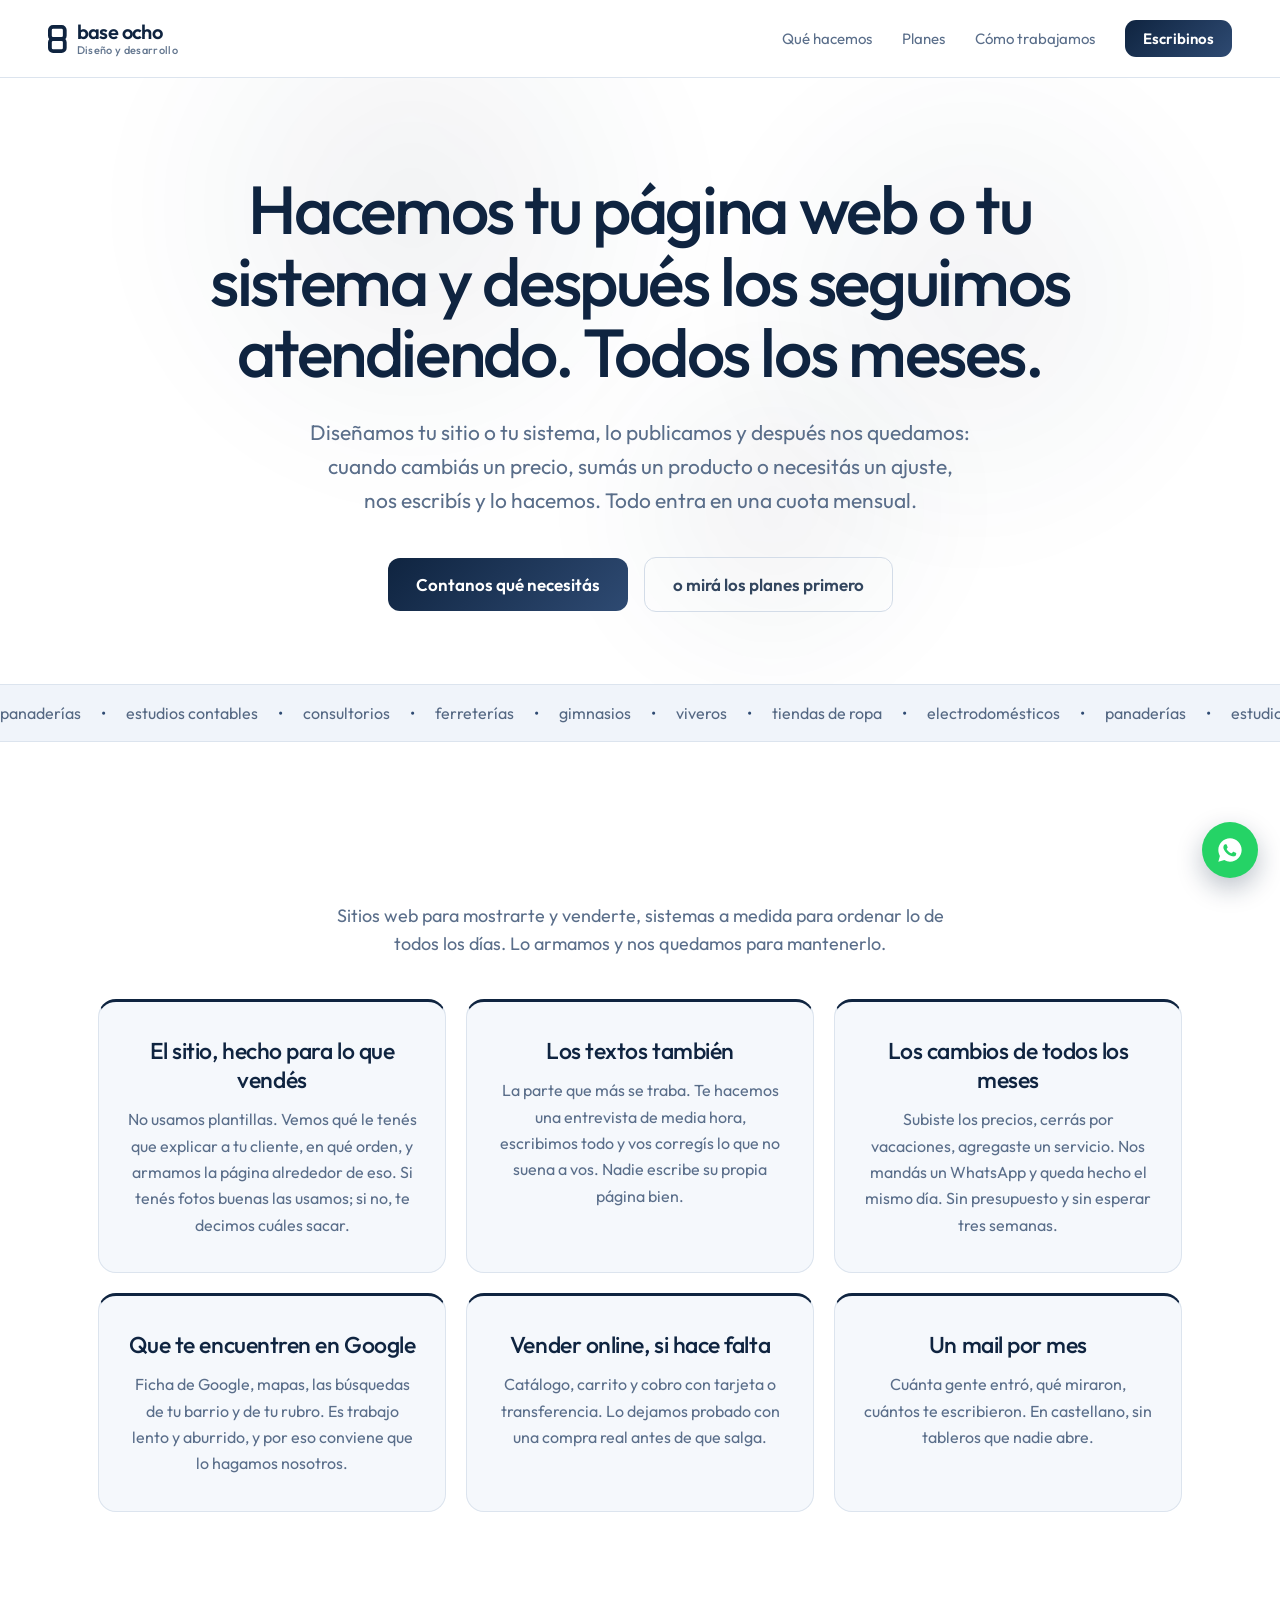
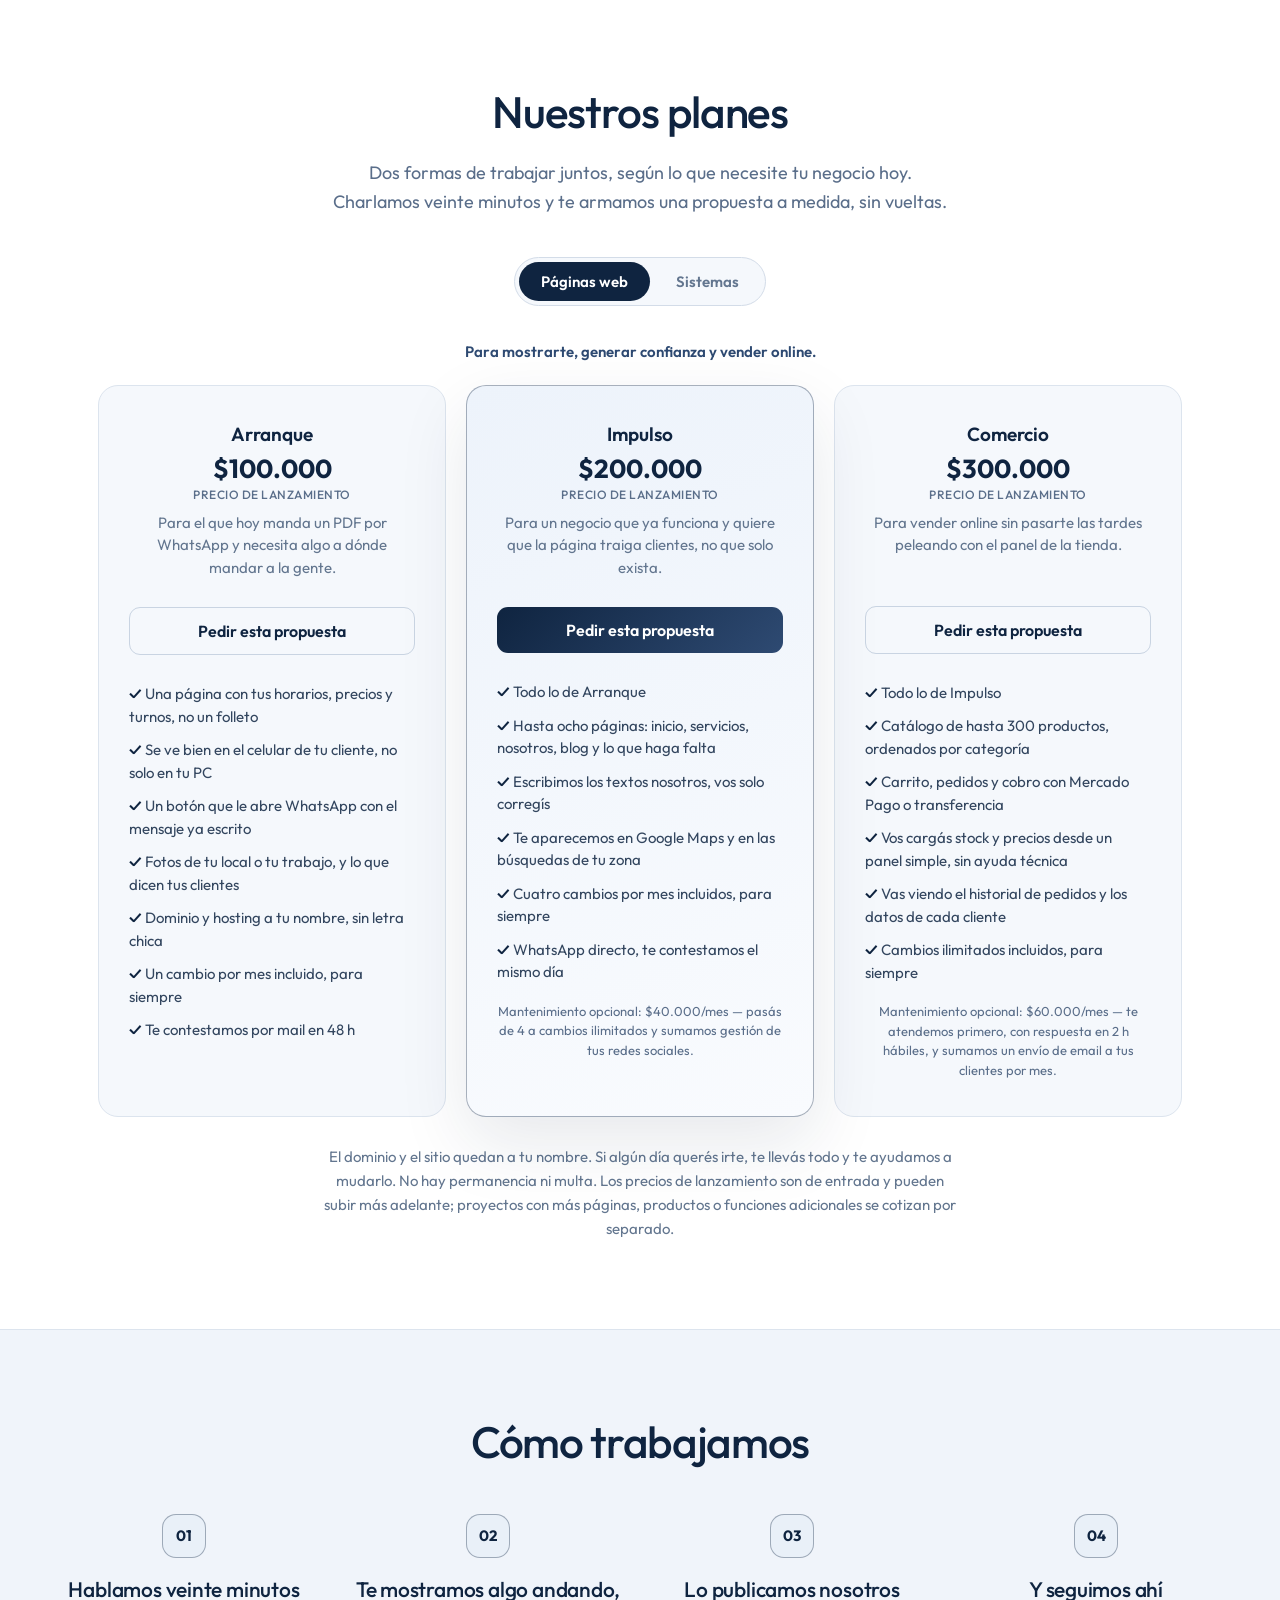
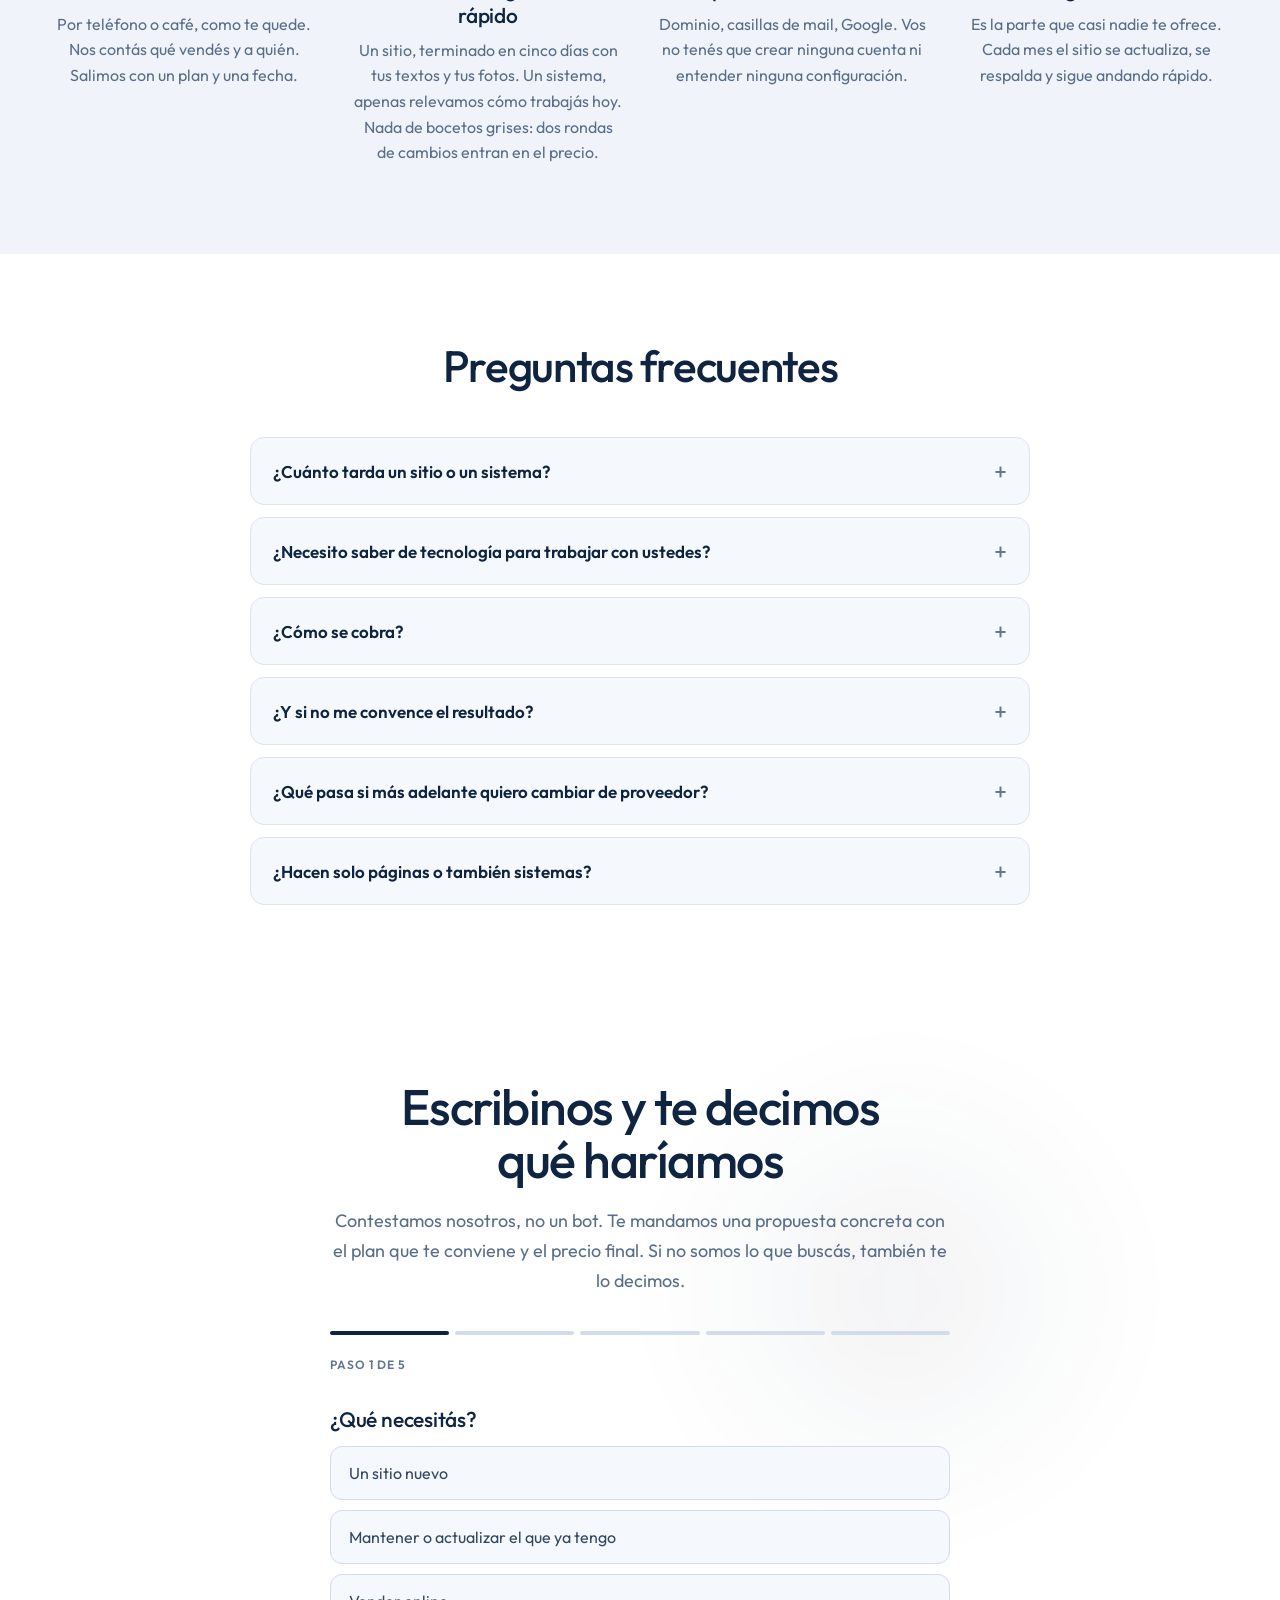
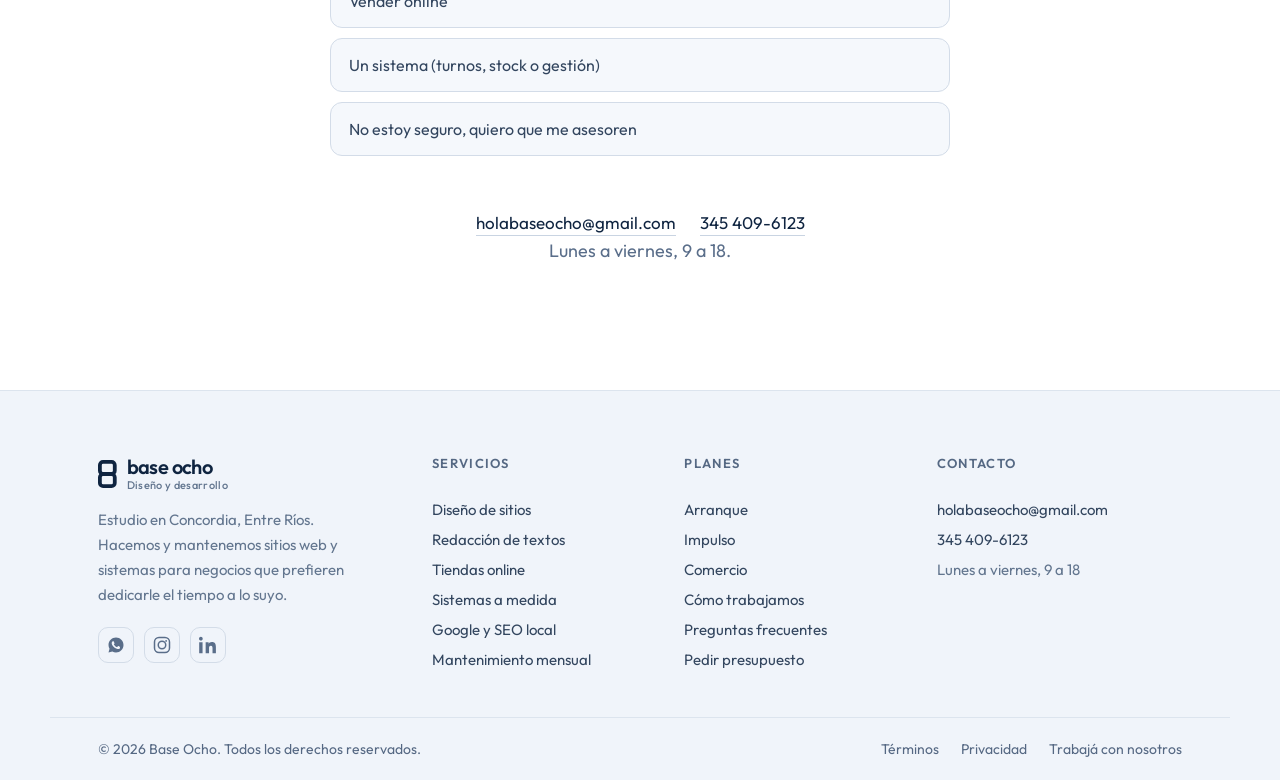
==== commit 1a937c5e: "Reorganiza CSS/JS en carpetas y agregar precios a los planes" ====
--- a/index.html
+++ b/index.html
@@ -5,10 +5,20 @@
 <meta name="viewport" content="width=device-width, initial-scale=1.0">
 <title>Base Ocho — Sitios web y sistemas para tu negocio, hechos y mantenidos</title>
 <meta name="description" content="Hacemos tu página web o el sistema que tu negocio necesite, y después los seguimos atendiendo, todos los meses. Estudio en Concordia, Entre Ríos.">
+<link rel="icon" href="/favicon.svg" type="image/svg+xml">
+<link rel="icon" href="/favicon.ico" sizes="any">
+<link rel="apple-touch-icon" href="/apple-touch-icon.png">
+<meta property="og:type" content="website">
+<meta property="og:site_name" content="Base Ocho">
+<meta property="og:title" content="Base Ocho — Sitios web y sistemas para tu negocio, hechos y mantenidos">
+<meta property="og:description" content="Hacemos tu página web o el sistema que tu negocio necesite, y después los seguimos atendiendo, todos los meses. Estudio en Concordia, Entre Ríos.">
+<meta property="og:image" content="https://baseocho.com/assets/og-image.png">
+<meta property="og:url" content="https://baseocho.com/">
+<meta name="twitter:card" content="summary_large_image">
 <link rel="preconnect" href="https://fonts.googleapis.com">
 <link rel="preconnect" href="https://fonts.gstatic.com" crossorigin>
 <link href="https://fonts.googleapis.com/css2?family=Outfit:wght@300;400;500;600;700&display=swap" rel="stylesheet">
-<link rel="stylesheet" href="styles.css?v=12">
+<link rel="stylesheet" href="css/styles.css?v=16">
 </head>
 <body>
 
@@ -117,46 +127,53 @@
       <div class="grid grid-3 pricing-grid">
         <div data-reveal class="plan-card">
           <h3>Arranque</h3>
+          <p class="plan-price">$100.000 <span>precio de lanzamiento</span></p>
           <p class="plan-desc">Para el que hoy manda un PDF por WhatsApp y necesita algo a dónde mandar a la gente.</p>
           <a href="#contacto" class="btn btn-outline" data-plan="Arranque">Pedir esta propuesta</a>
           <ul class="plan-features">
-            <li>Una sola página, bien hecha</li>
-            <li>Dominio y hosting incluidos</li>
-            <li>Formulario y botón de WhatsApp</li>
-            <li>Un pedido de cambios por mes</li>
+            <li>Una página con tus horarios, precios y turnos, no un folleto</li>
+            <li>Se ve bien en el celular de tu cliente, no solo en tu PC</li>
+            <li>Un botón que le abre WhatsApp con el mensaje ya escrito</li>
+            <li>Fotos de tu local o tu trabajo, y lo que dicen tus clientes</li>
+            <li>Dominio y hosting a tu nombre, sin letra chica</li>
+            <li>Un cambio por mes incluido, para siempre</li>
             <li>Te contestamos por mail en 48 h</li>
           </ul>
         </div>
 
         <div data-reveal class="plan-card plan-featured">
           <h3>Impulso</h3>
+          <p class="plan-price">$200.000 <span>precio de lanzamiento</span></p>
           <p class="plan-desc">Para un negocio que ya funciona y quiere que la página traiga clientes, no que solo exista.</p>
           <a href="#contacto" class="btn btn-primary" data-plan="Impulso">Pedir esta propuesta</a>
           <ul class="plan-features">
-            <li>Hasta seis páginas, con blog si querés</li>
-            <li>Los textos los escribimos nosotros</li>
-            <li>Ficha de Google y búsquedas de tu zona</li>
-            <li>Cuatro pedidos de cambios por mes</li>
-            <li>WhatsApp directo, respuesta en el día</li>
-            <li>El mail mensual con los números</li>
-          </ul>
+            <li>Todo lo de Arranque</li>
+            <li>Hasta ocho páginas: inicio, servicios, nosotros, blog y lo que haga falta</li>
+            <li>Escribimos los textos nosotros, vos solo corregís</li>
+            <li>Te aparecemos en Google Maps y en las búsquedas de tu zona</li>
+            <li>Cuatro cambios por mes incluidos, para siempre</li>
+            <li>WhatsApp directo, te contestamos el mismo día</li>
+          </ul>
+          <p class="plan-maintenance">Mantenimiento opcional: $40.000/mes — pasás de 4 a cambios ilimitados y sumamos gestión de tus redes sociales.</p>
         </div>
 
         <div data-reveal class="plan-card">
           <h3>Comercio</h3>
+          <p class="plan-price">$300.000 <span>precio de lanzamiento</span></p>
           <p class="plan-desc">Para vender online sin pasarte las tardes peleando con el panel de la tienda.</p>
           <a href="#contacto" class="btn btn-outline" data-plan="Comercio">Pedir esta propuesta</a>
           <ul class="plan-features">
             <li>Todo lo de Impulso</li>
-            <li>Tienda de hasta 200 productos</li>
-            <li>Cobro con tarjeta y transferencia</li>
-            <li>Los cambios que hagan falta, sin tope</li>
-            <li>Te atendemos primero: 4 h hábiles</li>
-            <li>Un envío de email a tus clientes por mes</li>
-          </ul>
-        </div>
-      </div>
-      <p data-reveal class="plans-footnote">El dominio y el sitio quedan a tu nombre. Si algún día querés irte, te llevás todo y te ayudamos a mudarlo. No hay permanencia ni multa.</p>
+            <li>Catálogo de hasta 300 productos, ordenados por categoría</li>
+            <li>Carrito, pedidos y cobro con Mercado Pago o transferencia</li>
+            <li>Vos cargás stock y precios desde un panel simple, sin ayuda técnica</li>
+            <li>Vas viendo el historial de pedidos y los datos de cada cliente</li>
+            <li>Cambios ilimitados incluidos, para siempre</li>
+          </ul>
+          <p class="plan-maintenance">Mantenimiento opcional: $60.000/mes — te atendemos primero, con respuesta en 2 h hábiles, y sumamos un envío de email a tus clientes por mes.</p>
+        </div>
+      </div>
+      <p data-reveal class="plans-footnote">El dominio y el sitio quedan a tu nombre. Si algún día querés irte, te llevás todo y te ayudamos a mudarlo. No hay permanencia ni multa. Los precios de lanzamiento son de entrada y pueden subir más adelante; proyectos con más páginas, productos o funciones adicionales se cotizan por separado.</p>
     </div>
 
     <div class="plan-group" data-group="sistemas" hidden>
@@ -164,6 +181,7 @@
       <div class="grid grid-3 pricing-grid">
         <div data-reveal class="plan-card">
           <h3>Agenda</h3>
+          <p class="plan-price">$130.000 <span>precio de lanzamiento</span></p>
           <p class="plan-desc">Para el que vive a las corridas con la agenda en un cuaderno o en WhatsApp y se le pisan los turnos.</p>
           <a href="#contacto" class="btn btn-outline" data-plan="Agenda">Pedir esta propuesta</a>
           <ul class="plan-features">
@@ -171,13 +189,15 @@
             <li>Recordatorios automáticos por WhatsApp o mail</li>
             <li>Vos manejás horarios, feriados y bloqueos</li>
             <li>Alojamiento del sistema incluido</li>
-            <li>Un pedido de cambios por mes</li>
+            <li>Un pedido de cambios por mes, para siempre</li>
             <li>Te contestamos por mail en 48 h</li>
           </ul>
+          <p class="plan-maintenance">Mantenimiento opcional: $35.000/mes — pasás de 1 a cambios ilimitados y sumamos soporte directo por WhatsApp.</p>
         </div>
 
         <div data-reveal class="plan-card plan-featured">
           <h3>Gestión</h3>
+          <p class="plan-price">$240.000 <span>precio de lanzamiento</span></p>
           <p class="plan-desc">Para el que ya tiene local o depósito y necesita saber qué tiene, qué vendió y qué falta pedir (no es tienda online: para eso está Comercio).</p>
           <a href="#contacto" class="btn btn-primary" data-plan="Gestión">Pedir esta propuesta</a>
           <ul class="plan-features">
@@ -185,13 +205,15 @@
             <li>Alertas cuando algo se está por terminar</li>
             <li>Reportes simples de ventas por día o por mes</li>
             <li>Alojamiento del sistema incluido</li>
-            <li>Cuatro pedidos de cambios por mes</li>
+            <li>Cuatro pedidos de cambios por mes, para siempre</li>
             <li>WhatsApp directo, respuesta en el día</li>
           </ul>
+          <p class="plan-maintenance">Mantenimiento opcional: $55.000/mes — pasás de 4 a cambios ilimitados y sumamos backups automáticos del sistema.</p>
         </div>
 
         <div data-reveal class="plan-card">
           <h3>A medida</h3>
+          <p class="plan-price">Desde $400.000 <span>precio de lanzamiento</span></p>
           <p class="plan-desc">Para procesos más particulares: turnos con varios profesionales, pedidos con estados, lo que hoy resolvés cruzando planillas.</p>
           <a href="#contacto" class="btn btn-outline" data-plan="Sistema a medida">Pedir esta propuesta</a>
           <ul class="plan-features">
@@ -202,9 +224,10 @@
             <li>Los cambios que hagan falta, sin tope</li>
             <li>Te atendemos primero: 4 h hábiles</li>
           </ul>
-        </div>
-      </div>
-      <p data-reveal class="plans-footnote">El sistema y tu base de datos quedan a tu nombre. Si el día de mañana querés cambiar de proveedor, te ayudamos a exportar todo.</p>
+          <p class="plan-maintenance">Mantenimiento opcional: desde $80.000/mes — bajamos el tiempo de respuesta a 2 h hábiles y sumamos una reunión mensual de seguimiento.</p>
+        </div>
+      </div>
+      <p data-reveal class="plans-footnote">El sistema y tu base de datos quedan a tu nombre. Si el día de mañana querés cambiar de proveedor, te ayudamos a exportar todo. Los precios de lanzamiento son de entrada y pueden subir más adelante; procesos más complejos se cotizan por separado.</p>
     </div>
   </section>
 
@@ -234,13 +257,43 @@
     </div>
   </section>
 
+  <section id="faq" class="section">
+    <h2 data-reveal class="section-title">Preguntas frecuentes</h2>
+    <div data-reveal class="faq-list">
+      <details class="faq-item">
+        <summary>¿Cuánto tarda un sitio o un sistema?</summary>
+        <p>Un sitio web, cinco días desde que tenemos tus textos y fotos. Un sistema depende de cuánto haya que relevar de tu proceso actual; te decimos el plazo concreto apenas hablamos.</p>
+      </details>
+      <details class="faq-item">
+        <summary>¿Necesito saber de tecnología para trabajar con ustedes?</summary>
+        <p>No. Nos ocupamos del dominio, el hosting y la publicación; vos no tenés que crear ninguna cuenta ni entender ninguna configuración.</p>
+      </details>
+      <details class="faq-item">
+        <summary>¿Cómo se cobra?</summary>
+        <p>Los planes se pagan por adelantado, mensual o anual según lo que prefieras. El monto y las condiciones quedan definidos en la propuesta que te mandamos antes de empezar.</p>
+      </details>
+      <details class="faq-item">
+        <summary>¿Y si no me convence el resultado?</summary>
+        <p>Dos rondas de cambios entran en el precio inicial, y después cada plan incluye pedidos de cambios mensuales. Si en algún momento no somos lo que buscás, también te lo decimos nosotros.</p>
+      </details>
+      <details class="faq-item">
+        <summary>¿Qué pasa si más adelante quiero cambiar de proveedor?</summary>
+        <p>El sitio, el sistema, el dominio y tu base de datos quedan siempre a tu nombre. Te ayudamos a migrar todo, sin permanencia mínima ni multa por cancelación.</p>
+      </details>
+      <details class="faq-item">
+        <summary>¿Hacen solo páginas o también sistemas?</summary>
+        <p>Las dos cosas. Sitios web para mostrarte y vender, y sistemas a medida (turnos, stock, gestión) para ordenar lo de todos los días. Podés ver los planes de cada uno más arriba.</p>
+      </details>
+    </div>
+  </section>
+
   <section id="contacto" class="section contact-section">
     <div class="blob blob-b contact-blob"></div>
     <div data-reveal class="contact-inner">
       <h2>Escribinos y te decimos qué haríamos</h2>
       <p>Contestamos nosotros, no un bot. Te mandamos una propuesta concreta con el plan que te conviene y el precio final. Si no somos lo que buscás, también te lo decimos.</p>
       <form class="contact-form wizard" id="contactForm" novalidate>
-        <input type="hidden" name="access_key" value="8f75791f-07d0-4b7a-9c3c-5be227e70bc4">
+        <input type="hidden" name="access_key" value="b68c5ffe-19f3-4be8-bc6c-a0a4025feb66">
         <input type="hidden" name="subject" value="Nuevo mensaje desde el sitio de Base Ocho">
         <input type="checkbox" name="botcheck" tabindex="-1" autocomplete="off" aria-hidden="true" style="display:none">
         <input type="hidden" name="plan_elegido" id="planElegido" value="">
@@ -283,10 +336,6 @@
               <span>No estoy seguro, quiero que me asesoren</span>
             </label>
           </div>
-          <div class="wizard-nav">
-            <span></span>
-            <button type="button" class="btn btn-primary wizard-next">Siguiente</button>
-          </div>
         </div>
 
         <div class="wizard-step" data-step="2">
@@ -303,7 +352,6 @@
           </div>
           <div class="wizard-nav">
             <button type="button" class="btn btn-ghost wizard-back">Atrás</button>
-            <button type="button" class="btn btn-primary wizard-next">Siguiente</button>
           </div>
         </div>
 
@@ -337,7 +385,7 @@
       </form>
       <p class="form-status" id="formStatus" role="status" aria-live="polite"></p>
       <div class="contact-links">
-        <a href="mailto:holabaseocho@gmail.com">holabaseocho@gmail.com</a>
+        <a href="mailto:holabaseocho@gmail.com?subject=Consulta%20desde%20la%20web&body=Hola%20Base%20Ocho%2C%20te%20escribo%20porque%20">holabaseocho@gmail.com</a>
         <a href="tel:+5493454096123">345 409-6123</a>
       </div>
       <p class="contact-hours">Lunes a viernes, 9 a 18.</p>
@@ -358,9 +406,9 @@
         </div>
         <p>Estudio en Concordia, Entre Ríos. Hacemos y mantenemos sitios web y sistemas para negocios que prefieren dedicarle el tiempo a lo suyo.</p>
         <div class="social-links">
-          <a href="/#contacto" aria-label="WhatsApp">WA</a>
-          <a href="/#contacto" aria-label="Instagram">IG</a>
-          <a href="/#contacto" aria-label="LinkedIn">In</a>
+          <a href="https://wa.me/5493454096123?text=Hola%20Base%20Ocho!%20Te%20escribo%20porque%20" aria-label="WhatsApp" target="_blank" rel="noopener"><svg viewBox="0 0 24 24" fill="currentColor" aria-hidden="true"><path d="M12 2C6.48 2 2 6.48 2 12c0 1.85.5 3.58 1.35 5.05L2 22l5.13-1.35A9.94 9.94 0 0 0 12 22c5.52 0 10-4.48 10-10S17.52 2 12 2zm5.2 14.2c-.22.62-1.28 1.2-1.77 1.24-.45.05-.98.24-3.3-.7-2.78-1.14-4.56-3.98-4.7-4.16-.14-.18-1.12-1.49-1.12-2.84 0-1.35.71-2.02.96-2.3.25-.27.55-.34.73-.34h.53c.17 0 .4-.03.62.48.22.51.75 1.77.82 1.9.07.13.11.28.02.46-.09.18-.14.29-.27.45-.14.16-.29.35-.41.47-.14.14-.28.29-.12.57.16.28.72 1.19 1.55 1.93 1.06.95 1.96 1.24 2.24 1.38.28.14.44.12.6-.07.16-.19.68-.79.86-1.06.18-.27.36-.22.6-.13.24.09 1.53.72 1.79.85.26.13.44.2.5.31.06.11.06.63-.16 1.25z"/></svg></a>
+          <a href="/#contacto" aria-label="Instagram"><svg viewBox="0 0 24 24" fill="none" stroke="currentColor" stroke-width="2" aria-hidden="true"><rect x="2" y="2" width="20" height="20" rx="6"/><circle cx="12" cy="12" r="5"/><circle cx="17.5" cy="6.5" r="1.2" fill="currentColor" stroke="none"/></svg></a>
+          <a href="/#contacto" aria-label="LinkedIn"><svg viewBox="0 0 24 24" fill="currentColor" aria-hidden="true"><path d="M4.98 3.5C4.98 4.88 3.87 6 2.49 6S0 4.88 0 3.5 1.11 1 2.49 1s2.49 1.12 2.49 2.5zM.24 8.25h4.5V23h-4.5V8.25zM8.5 8.25h4.31v2.01h.06c.6-1.14 2.07-2.34 4.26-2.34 4.56 0 5.4 3 5.4 6.9V23h-4.5v-6.5c0-1.55-.03-3.55-2.16-3.55-2.17 0-2.5 1.7-2.5 3.44V23h-4.5V8.25z"/></svg></a>
         </div>
       </div>
       <div class="footer-col">
@@ -378,11 +426,12 @@
         <a href="/#planes">Impulso</a>
         <a href="/#planes">Comercio</a>
         <a href="/#como">Cómo trabajamos</a>
+        <a href="/#faq">Preguntas frecuentes</a>
         <a href="/#contacto">Pedir presupuesto</a>
       </div>
       <div class="footer-col">
         <div class="footer-heading">Contacto</div>
-        <a href="mailto:holabaseocho@gmail.com">holabaseocho@gmail.com</a>
+        <a href="mailto:holabaseocho@gmail.com?subject=Consulta%20desde%20la%20web&body=Hola%20Base%20Ocho%2C%20te%20escribo%20porque%20">holabaseocho@gmail.com</a>
         <a href="tel:+5493454096123">345 409-6123</a>
         <span class="muted">Lunes a viernes, 9 a 18</span>
       </div>
@@ -397,6 +446,10 @@
     </div>
   </footer>
 
-  <script src="script.js?v=8"></script>
+  <a href="https://wa.me/5493454096123?text=Hola%20Base%20Ocho!%20Te%20escribo%20porque%20" class="whatsapp-float" target="_blank" rel="noopener" aria-label="Escribinos por WhatsApp">
+    <svg viewBox="0 0 24 24" fill="currentColor" aria-hidden="true"><path d="M12 2C6.48 2 2 6.48 2 12c0 1.85.5 3.58 1.35 5.05L2 22l5.13-1.35A9.94 9.94 0 0 0 12 22c5.52 0 10-4.48 10-10S17.52 2 12 2zm5.2 14.2c-.22.62-1.28 1.2-1.77 1.24-.45.05-.98.24-3.3-.7-2.78-1.14-4.56-3.98-4.7-4.16-.14-.18-1.12-1.49-1.12-2.84 0-1.35.71-2.02.96-2.3.25-.27.55-.34.73-.34h.53c.17 0 .4-.03.62.48.22.51.75 1.77.82 1.9.07.13.11.28.02.46-.09.18-.14.29-.27.45-.14.16-.29.35-.41.47-.14.14-.28.29-.12.57.16.28.72 1.19 1.55 1.93 1.06.95 1.96 1.24 2.24 1.38.28.14.44.12.6-.07.16-.19.68-.79.86-1.06.18-.27.36-.22.6-.13.24.09 1.53.72 1.79.85.26.13.44.2.5.31.06.11.06.63-.16 1.25z"/></svg>
+  </a>
+
+  <script src="js/script.js?v=11"></script>
 </body>
 </html>
--- a/css/styles.css
+++ b/css/styles.css
@@ -0,0 +1,617 @@
+:root {
+  --navy: #0F2440;
+  --navy-2: #2E4A72;
+  --accent: #2E4A72;
+  --accent-2: #0F2440;
+  --accent-soft: #E9F0F8;
+  --accent-line: rgba(15,36,64,0.35);
+  --bg: #FFFFFF;
+  --bg-alt: #F0F4FA;
+  --panel: #F5F8FC;
+  --panel-hover: #E9F0F8;
+  --border: #DCE4EE;
+  --border-2: #D3DCE8;
+  --border-3: #C9D4E2;
+  --text-muted-1: #5A6E8A;
+  --text-muted-2: #63768F;
+  --text-muted-3: #33465F;
+  --text-muted-4: #556883;
+  --radius: 18px;
+}
+
+* { margin: 0; padding: 0; box-sizing: border-box; }
+
+html { scroll-behavior: smooth; }
+
+body {
+  background: var(--bg);
+  color: var(--navy);
+  font-family: 'Outfit', Helvetica, Arial, sans-serif;
+  -webkit-font-smoothing: antialiased;
+  overflow-x: hidden;
+}
+
+a { color: var(--navy); }
+a:hover { color: var(--navy-2); }
+::selection { background: var(--navy); color: #FFFFFF; }
+
+img, svg { display: block; max-width: 100%; }
+
+.grad-text {
+  color: var(--accent-2);
+}
+
+/* Buttons */
+.btn {
+  display: inline-flex;
+  align-items: center;
+  justify-content: center;
+  text-decoration: none;
+  font-family: inherit;
+  font-weight: 600;
+  border-radius: 11px;
+  cursor: pointer;
+  border: none;
+  transition: transform .25s, box-shadow .25s, background .25s, border-color .25s, color .25s;
+}
+.btn-primary {
+  background: linear-gradient(135deg, var(--navy), var(--navy-2));
+  color: #FFFFFF;
+}
+.btn-primary:hover { transform: translateY(-2px); box-shadow: 0 14px 30px rgba(15,36,64,0.16); color: #FFFFFF; }
+.btn-outline {
+  border: 1px solid var(--border-3);
+  color: var(--navy);
+  background: transparent;
+}
+.btn-outline:hover { border-color: var(--navy); background: rgba(15,36,64,0.08); color: var(--navy); }
+.btn-ghost {
+  border: 1px solid var(--border-2);
+  color: #33465F;
+  background: transparent;
+}
+.btn-ghost:hover { border-color: var(--navy); transform: translateY(-3px); background: rgba(15,36,64,0.08); color: var(--navy); }
+.btn-small { padding: 9px 18px; font-size: 15px; }
+.btn-large { padding: 16px 28px; font-size: 17px; border-radius: 12px; }
+.plan-card .btn { display: block; text-align: center; width: 100%; padding: 13px; font-size: 16px; margin-bottom: 28px; }
+
+/* Header */
+.site-header {
+  display: flex;
+  align-items: center;
+  justify-content: space-between;
+  gap: 24px;
+  padding: 20px 48px;
+  position: sticky;
+  top: 0;
+  background: rgba(255,255,255,0.88);
+  backdrop-filter: blur(14px);
+  border-bottom: 1px solid var(--border);
+  z-index: 30;
+}
+.logo {
+  display: flex;
+  align-items: center;
+  gap: 10px;
+  text-decoration: none;
+  color: var(--navy);
+}
+.logo-mark { height: 28px; width: auto; color: var(--navy); flex-shrink: 0; }
+.logo-text { display: flex; flex-direction: column; line-height: 1.2; }
+.logo-name { font-size: 20px; font-weight: 600; letter-spacing: -0.03em; color: var(--navy); }
+.logo-tagline { font-size: 11px; font-weight: 500; letter-spacing: 0.03em; color: var(--text-muted-2); }
+
+.main-nav { display: flex; align-items: center; gap: 30px; font-size: 15px; }
+.main-nav a:not(.btn) { color: var(--text-muted-1); text-decoration: none; transition: color .25s; }
+.main-nav a:not(.btn):hover { color: var(--navy); }
+
+.nav-toggle {
+  display: none;
+  flex-direction: column;
+  justify-content: center;
+  gap: 5px;
+  width: 34px;
+  height: 34px;
+  background: none;
+  border: none;
+  cursor: pointer;
+}
+.nav-toggle span { display: block; height: 2px; background: var(--navy); border-radius: 2px; }
+
+/* Hero */
+.hero { position: relative; overflow: hidden; }
+.blob {
+  position: absolute;
+  border-radius: 50%;
+  filter: blur(30px);
+  pointer-events: none;
+  background: radial-gradient(circle, rgba(15,36,64,0.06), transparent 68%);
+}
+.blob-a { top: -180px; left: 8%; width: 620px; height: 620px; animation: floatA 19s ease-in-out infinite; }
+.blob-b { top: -60px; right: 2%; width: 560px; height: 560px; background: radial-gradient(circle, rgba(15,36,64,0.05), transparent 68%); animation: floatB 23s ease-in-out infinite; }
+.blob-c { top: 220px; left: 44%; width: 420px; height: 420px; background: radial-gradient(circle, rgba(15,36,64,0.05), transparent 70%); animation: floatB 27s ease-in-out infinite; }
+.contact-blob { top: 40px; right: 6%; width: 520px; height: 520px; background: radial-gradient(circle, rgba(15,36,64,0.05), transparent 70%); animation: floatB 21s ease-in-out infinite; }
+
+@keyframes floatA { 0%,100% { transform: translate3d(0,0,0) scale(1); } 50% { transform: translate3d(60px,-40px,0) scale(1.12); } }
+@keyframes floatB { 0%,100% { transform: translate3d(0,0,0) scale(1.05); } 50% { transform: translate3d(-70px,50px,0) scale(0.92); } }
+
+.hero-inner {
+  position: relative;
+  max-width: 1180px;
+  margin: 0 auto;
+  padding: 96px 48px 72px;
+  text-align: center;
+  z-index: 1;
+}
+.hero-inner h1 {
+  font-size: clamp(34px, 5.5vw, 68px);
+  line-height: 1.05;
+  letter-spacing: -0.035em;
+  font-weight: 500;
+  margin: 0 auto 28px;
+  max-width: 920px;
+  text-wrap: pretty;
+}
+.hero-lead {
+  font-size: clamp(16px, 2vw, 21px);
+  line-height: 1.6;
+  color: var(--text-muted-1);
+  margin: 0 auto 40px;
+  max-width: 660px;
+}
+.hero-ctas { display: flex; gap: 16px; align-items: center; flex-wrap: wrap; justify-content: center; }
+
+/* Marquee */
+.marquee {
+  border-top: 1px solid var(--border);
+  border-bottom: 1px solid var(--border);
+  overflow: hidden;
+  padding: 18px 0;
+  background: var(--bg-alt);
+}
+.marquee-track { display: flex; width: max-content; animation: marquee 34s linear infinite; }
+.marquee-group { display: flex; gap: 12px; padding-right: 12px; font-size: 16px; color: var(--text-muted-4); white-space: nowrap; }
+.marquee-group .dot { color: var(--accent); margin: 0 8px; }
+@keyframes marquee { from { transform: translateX(0); } to { transform: translateX(-50%); } }
+
+/* Sections */
+.section { max-width: 1180px; margin: 0 auto; padding: 88px 48px; }
+.section-alt { max-width: none; background: var(--bg-alt); border-top: 1px solid var(--border); }
+.section-alt > * { max-width: 1180px; margin-left: auto; margin-right: auto; }
+.section-title {
+  font-size: clamp(30px, 4vw, 44px);
+  line-height: 1.08;
+  letter-spacing: -0.03em;
+  font-weight: 500;
+  margin: 0 auto 48px;
+  text-align: center;
+}
+.section-lead {
+  font-size: 18px;
+  color: var(--text-muted-1);
+  margin: -24px auto 40px;
+  max-width: 620px;
+  line-height: 1.6;
+  text-align: center;
+}
+
+.grid { display: grid; gap: 20px; }
+.grid-3 { grid-template-columns: repeat(3, 1fr); }
+.grid-4 { grid-template-columns: repeat(4, 1fr); gap: 36px; }
+
+.card {
+  background: var(--panel);
+  border: 1px solid var(--border);
+  border-top: 3px solid var(--navy);
+  border-radius: var(--radius);
+  padding: 34px 28px;
+  text-align: center;
+  transition: transform .3s, background .3s;
+}
+.card:hover { transform: translateY(-6px); background: var(--panel-hover); }
+.card h3 { font-size: 23px; font-weight: 500; margin: 0 0 12px; letter-spacing: -0.02em; }
+.card p { font-size: 16px; line-height: 1.65; color: var(--text-muted-1); text-wrap: pretty; }
+
+/* Pricing */
+#planes { text-align: center; }
+.plan-toggle {
+  display: inline-flex;
+  gap: 4px;
+  margin: 0 auto 36px;
+  padding: 4px;
+  border-radius: 999px;
+  background: var(--panel);
+  border: 1px solid var(--border-2);
+}
+.plan-toggle-btn {
+  padding: 10px 22px;
+  border: none;
+  border-radius: 999px;
+  background: transparent;
+  color: var(--text-muted-2);
+  font-family: inherit;
+  font-size: 15px;
+  font-weight: 600;
+  cursor: pointer;
+  transition: background .2s, color .2s;
+}
+.plan-toggle-btn.is-active { background: var(--navy); color: #FFFFFF; }
+.plan-toggle-btn:not(.is-active):hover { background: var(--panel-hover); color: var(--navy); }
+
+.plan-group-lead {
+  font-size: 15px;
+  font-weight: 600;
+  color: var(--navy-2);
+  margin: 0 0 24px;
+  text-align: center;
+}
+
+.pricing-grid { align-items: stretch; }
+.plan-card {
+  background: var(--panel);
+  border: 1px solid var(--border);
+  border-radius: 20px;
+  padding: 36px 30px;
+  text-align: center;
+  transition: transform .3s, border-color .3s;
+  display: flex;
+  flex-direction: column;
+}
+.plan-card:hover { transform: translateY(-6px); border-color: var(--navy); }
+.plan-card h3 { font-size: 19px; font-weight: 600; margin: 0 0 6px; color: var(--navy); }
+.plan-price { font-size: 26px; font-weight: 700; color: var(--navy); margin: 0 0 10px; }
+.plan-price span { display: block; font-size: 12px; font-weight: 500; color: var(--text-muted-1); text-transform: uppercase; letter-spacing: .04em; margin-top: 2px; }
+.plan-desc { font-size: 15px; color: var(--text-muted-2); margin: 0 0 28px; line-height: 1.5; min-height: 66px; }
+.plan-features { list-style: none; display: grid; gap: 11px; font-size: 15px; color: var(--text-muted-3); line-height: 1.5; text-align: left; }
+.plan-features li::before { content: "✓ "; color: var(--accent-2); font-weight: 700; }
+.plan-maintenance { font-size: 13px; color: var(--text-muted-1); margin: 18px 0 0; line-height: 1.5; }
+
+.plan-featured {
+  position: relative;
+  background: linear-gradient(160deg, #EDF3FB, #F9FBFE);
+  border: 1px solid var(--accent-line);
+  box-shadow: 0 26px 70px rgba(15,36,64,0.10);
+}
+.plan-featured:hover { transform: translateY(-8px); }
+
+.plans-footnote {
+  font-size: 15px;
+  color: var(--text-muted-2);
+  margin: 28px auto 0;
+  max-width: 640px;
+  line-height: 1.6;
+  text-align: center;
+}
+
+/* Steps */
+.step-num {
+  width: 44px;
+  height: 44px;
+  margin: 0 auto 18px;
+  border-radius: 14px;
+  background: var(--accent-soft);
+  border: 1px solid var(--accent-line);
+  color: var(--accent-2);
+  font-size: 15px;
+  font-weight: 700;
+  display: flex;
+  align-items: center;
+  justify-content: center;
+}
+.step { text-align: center; }
+.step h3 { font-size: 21px; font-weight: 500; margin: 0 0 10px; letter-spacing: -0.01em; }
+.step p { font-size: 16px; line-height: 1.6; color: var(--text-muted-1); }
+
+/* FAQ */
+.faq-list { display: grid; gap: 12px; max-width: 780px; margin: 0 auto; }
+.faq-item {
+  background: var(--panel);
+  border: 1px solid var(--border);
+  border-radius: 14px;
+  padding: 0 22px;
+}
+.faq-item summary {
+  list-style: none;
+  cursor: pointer;
+  padding: 18px 0;
+  font-size: 17px;
+  font-weight: 600;
+  color: var(--navy);
+  display: flex;
+  align-items: center;
+  justify-content: space-between;
+  gap: 16px;
+}
+.faq-item summary::-webkit-details-marker { display: none; }
+.faq-item summary::after {
+  content: "+";
+  font-size: 24px;
+  font-weight: 400;
+  color: var(--text-muted-2);
+  transition: transform .25s;
+  flex-shrink: 0;
+}
+.faq-item[open] summary::after { transform: rotate(45deg); }
+.faq-item p { font-size: 15px; line-height: 1.6; color: var(--text-muted-1); margin: 0 0 20px; text-wrap: pretty; }
+
+/* Contact */
+.contact-section { position: relative; overflow: hidden; }
+.contact-inner { position: relative; max-width: 620px; margin: 0 auto; text-align: center; z-index: 1; }
+.contact-inner h2 {
+  font-size: clamp(28px, 4.5vw, 50px);
+  line-height: 1.05;
+  letter-spacing: -0.03em;
+  font-weight: 500;
+  margin: 0 0 20px;
+  text-wrap: pretty;
+}
+.contact-inner > p { font-size: 18px; line-height: 1.65; color: var(--text-muted-1); margin: 0 0 36px; text-wrap: pretty; }
+
+.contact-form[hidden] { display: none; }
+.contact-form { display: grid; gap: 12px; text-align: left; }
+.contact-form input, .contact-form textarea {
+  background: var(--panel);
+  border: 1px solid var(--border-2);
+  border-radius: 11px;
+  padding: 15px 16px;
+  font-size: 16px;
+  color: var(--navy);
+  font-family: inherit;
+  outline: none;
+  transition: border-color .25s, background .25s;
+}
+.contact-form input:focus, .contact-form textarea:focus { border-color: var(--navy); background: var(--panel-hover); }
+.contact-form textarea { resize: vertical; }
+.contact-form button { padding: 15px; font-size: 16px; }
+
+/* Wizard */
+.wizard-plan-banner[hidden] { display: none; }
+.wizard-plan-banner {
+  display: flex;
+  flex-wrap: wrap;
+  align-items: center;
+  gap: 8px;
+  margin: 0 0 16px;
+  padding: 12px 16px;
+  border-radius: 12px;
+  background: var(--panel);
+  border: 1px solid var(--border-2);
+  font-size: 14px;
+  color: var(--text-muted-3);
+}
+.wizard-plan-banner strong { color: var(--navy); }
+.link-reset {
+  margin-left: auto;
+  padding: 0;
+  border: none;
+  background: none;
+  color: var(--text-muted-2);
+  font-size: 13px;
+  text-decoration: underline;
+  cursor: pointer;
+}
+.link-reset:hover { color: var(--navy); }
+
+.wizard-progress { display: flex; gap: 6px; margin-bottom: 10px; }
+.wizard-progress .segment { flex: 1; height: 4px; border-radius: 999px; background: var(--border-2); transition: background .3s; }
+.wizard-progress .segment.is-filled { background: var(--navy); }
+.wizard-step-count {
+  font-size: 12px;
+  font-weight: 600;
+  color: var(--text-muted-2);
+  letter-spacing: 0.08em;
+  text-transform: uppercase;
+  margin: 0 0 22px;
+}
+
+.wizard-step { display: none; }
+.wizard-step.is-active { display: grid; gap: 14px; animation: wizard-in .35s ease; }
+@keyframes wizard-in { from { opacity: 0; transform: translateY(8px); } to { opacity: 1; transform: none; } }
+.wizard-question { font-size: 21px; font-weight: 500; color: var(--navy); margin: 0; letter-spacing: -0.01em; }
+.wizard-optional { font-size: 14px; font-weight: 400; color: var(--text-muted-2); }
+
+.option-cards { display: grid; gap: 10px; }
+.option-card { position: relative; }
+.option-card input[type="radio"] { position: absolute; inset: 0; opacity: 0; margin: 0; cursor: pointer; }
+.option-card span {
+  display: block;
+  padding: 16px 18px;
+  border: 1px solid var(--border-2);
+  border-radius: 12px;
+  background: var(--panel);
+  font-size: 16px;
+  color: var(--text-muted-3);
+  transition: border-color .2s, background .2s, color .2s;
+}
+.option-card input[type="radio"]:checked + span {
+  border-color: var(--navy);
+  background: var(--navy);
+  color: #FFFFFF;
+  font-weight: 600;
+}
+.option-card input[type="radio"]:focus-visible + span { outline: 2px solid var(--navy); outline-offset: 2px; }
+
+.wizard-nav { display: flex; justify-content: space-between; align-items: center; margin-top: 4px; }
+.wizard-nav .btn { min-width: 130px; }
+
+.wizard-step.shake { animation: wizard-shake .3s; }
+@keyframes wizard-shake { 25% { transform: translateX(-6px); } 75% { transform: translateX(6px); } }
+
+.form-status { min-height: 20px; margin-top: 12px; font-size: 15px; color: var(--navy-2); }
+.form-status.is-success { font-size: 18px; font-weight: 600; color: var(--navy); }
+
+.contact-links { display: flex; gap: 24px; justify-content: center; flex-wrap: wrap; font-size: 17px; color: var(--text-muted-3); margin-top: 32px; }
+.contact-links a { text-decoration: none; border-bottom: 1px solid var(--border-3); padding-bottom: 2px; transition: color .25s, border-color .25s; }
+.contact-links a:hover { color: var(--navy); border-color: var(--navy); }
+.contact-hours { color: var(--text-muted-2); font-size: 15px; margin: 14px 0 0; }
+
+/* Simple content pages (términos, privacidad, trabajá con nosotros) */
+.page-hero {
+  max-width: 760px;
+  margin: 0 auto;
+  padding: 64px 48px 8px;
+  text-align: center;
+}
+.page-hero h1 {
+  font-size: clamp(30px, 4vw, 44px);
+  line-height: 1.1;
+  letter-spacing: -0.03em;
+  font-weight: 500;
+  margin: 0 0 12px;
+}
+.page-hero .page-updated { font-size: 14px; color: var(--text-muted-2); }
+
+.legal-content {
+  max-width: 760px;
+  margin: 0 auto;
+  padding: 40px 48px 96px;
+  font-size: 16px;
+  line-height: 1.7;
+  color: var(--text-muted-3);
+}
+.legal-content h2 {
+  font-size: 21px;
+  font-weight: 600;
+  color: var(--navy);
+  letter-spacing: -0.01em;
+  margin: 40px 0 12px;
+}
+.legal-content h2:first-child { margin-top: 0; }
+.legal-content p { margin: 0 0 16px; }
+.legal-content ul { margin: 0 0 16px; padding-left: 20px; }
+.legal-content li { margin-bottom: 8px; }
+.legal-content a { color: var(--navy); text-decoration: underline; text-decoration-color: var(--border-3); }
+.legal-content a:hover { text-decoration-color: var(--navy); }
+
+.page-cta {
+  max-width: 760px;
+  margin: 0 auto;
+  padding: 0 48px 64px;
+  text-align: center;
+}
+
+@media (max-width: 720px) {
+  .page-hero, .legal-content, .page-cta { padding-left: 20px; padding-right: 20px; }
+}
+
+/* Footer */
+.site-footer { border-top: 1px solid var(--border); background: var(--bg-alt); }
+.footer-grid {
+  max-width: 1180px;
+  margin: 0 auto;
+  padding: 64px 48px 0;
+  display: grid;
+  grid-template-columns: 1.4fr 1fr 1fr 1.2fr;
+  gap: 48px;
+  text-align: left;
+}
+.footer-brand .logo { margin-bottom: 16px; }
+.footer-brand p { font-size: 15px; line-height: 1.65; color: var(--text-muted-2); margin: 0 0 20px; max-width: 280px; }
+.social-links { display: flex; gap: 10px; }
+.social-links a {
+  width: 36px; height: 36px;
+  border-radius: 10px;
+  border: 1px solid var(--border-2);
+  color: var(--text-muted-1);
+  font-size: 13px;
+  font-weight: 600;
+  display: flex; align-items: center; justify-content: center;
+  text-decoration: none;
+  transition: border-color .25s, color .25s, transform .25s;
+}
+.social-links a:hover { border-color: var(--navy); color: var(--navy); transform: translateY(-2px); }
+.social-links svg { width: 18px; height: 18px; }
+
+.footer-heading { font-size: 13px; letter-spacing: 0.1em; text-transform: uppercase; color: var(--text-muted-4); font-weight: 600; margin-bottom: 18px; }
+.footer-col { display: flex; flex-direction: column; gap: 11px; font-size: 15px; }
+.footer-col a { color: var(--text-muted-3); text-decoration: none; transition: color .25s; }
+.footer-col a:hover { color: var(--navy); }
+.footer-col .muted { color: var(--text-muted-2); }
+
+.footer-bottom {
+  max-width: 1180px;
+  margin: 48px auto 0;
+  padding: 22px 48px;
+  border-top: 1px solid var(--border);
+  display: flex;
+  justify-content: space-between;
+  align-items: center;
+  gap: 20px;
+  flex-wrap: wrap;
+  font-size: 14px;
+  color: var(--text-muted-4);
+}
+.footer-bottom-links { display: flex; gap: 22px; }
+.footer-bottom-links a { color: var(--text-muted-4); text-decoration: none; transition: color .25s; }
+.footer-bottom-links a:hover { color: var(--text-muted-3); }
+
+/* Reveal-on-scroll */
+[data-reveal] {
+  opacity: 0;
+  transform: translateY(22px);
+  transition: opacity .7s cubic-bezier(.2,.7,.3,1), transform .7s cubic-bezier(.2,.7,.3,1);
+}
+[data-reveal].is-visible { opacity: 1; transform: none; }
+
+@media (prefers-reduced-motion: reduce) {
+  .blob, .marquee-track { animation: none; }
+  [data-reveal] { opacity: 1; transform: none; transition: none; }
+}
+
+/* Responsive */
+@media (max-width: 900px) {
+  .grid-3 { grid-template-columns: 1fr 1fr; }
+  .grid-4 { grid-template-columns: 1fr 1fr; }
+  .footer-grid { grid-template-columns: 1fr 1fr; }
+}
+
+@media (max-width: 720px) {
+  .site-header { padding: 16px 20px; }
+  .main-nav { display: none; }
+  .nav-toggle { display: flex; }
+  .site-header.nav-open .main-nav {
+    display: flex;
+    position: absolute;
+    top: 100%; left: 0; right: 0;
+    flex-direction: column;
+    align-items: flex-start;
+    gap: 4px;
+    background: #FFFFFF;
+    border-bottom: 1px solid var(--border);
+    padding: 16px 20px 20px;
+  }
+  .site-header.nav-open .main-nav a:not(.btn) { padding: 8px 0; width: 100%; }
+  .site-header.nav-open .main-nav .btn { margin-top: 8px; }
+
+  .hero-inner { padding: 56px 20px 48px; }
+  .section { padding: 64px 20px; }
+  .section-lead { margin-top: 0; }
+  .grid-3, .grid-4 { grid-template-columns: 1fr; }
+  .footer-grid { grid-template-columns: 1fr; padding: 48px 20px 0; }
+  .footer-bottom { padding: 22px 20px; }
+}
+
+/* Floating WhatsApp button */
+.whatsapp-float {
+  position: fixed;
+  right: 22px;
+  bottom: 22px;
+  z-index: 40;
+  width: 56px;
+  height: 56px;
+  border-radius: 50%;
+  background: #25D366;
+  color: #FFFFFF;
+  display: flex;
+  align-items: center;
+  justify-content: center;
+  box-shadow: 0 10px 26px rgba(15,36,64,0.28);
+  transition: transform .25s, box-shadow .25s;
+}
+.whatsapp-float:hover { transform: translateY(-3px) scale(1.06); box-shadow: 0 14px 32px rgba(15,36,64,0.34); color: #FFFFFF; }
+.whatsapp-float svg { width: 28px; height: 28px; }
+
+@media (max-width: 640px) {
+  .whatsapp-float { right: 14px; bottom: 14px; width: 52px; height: 52px; }
+  .whatsapp-float svg { width: 26px; height: 26px; }
+}
